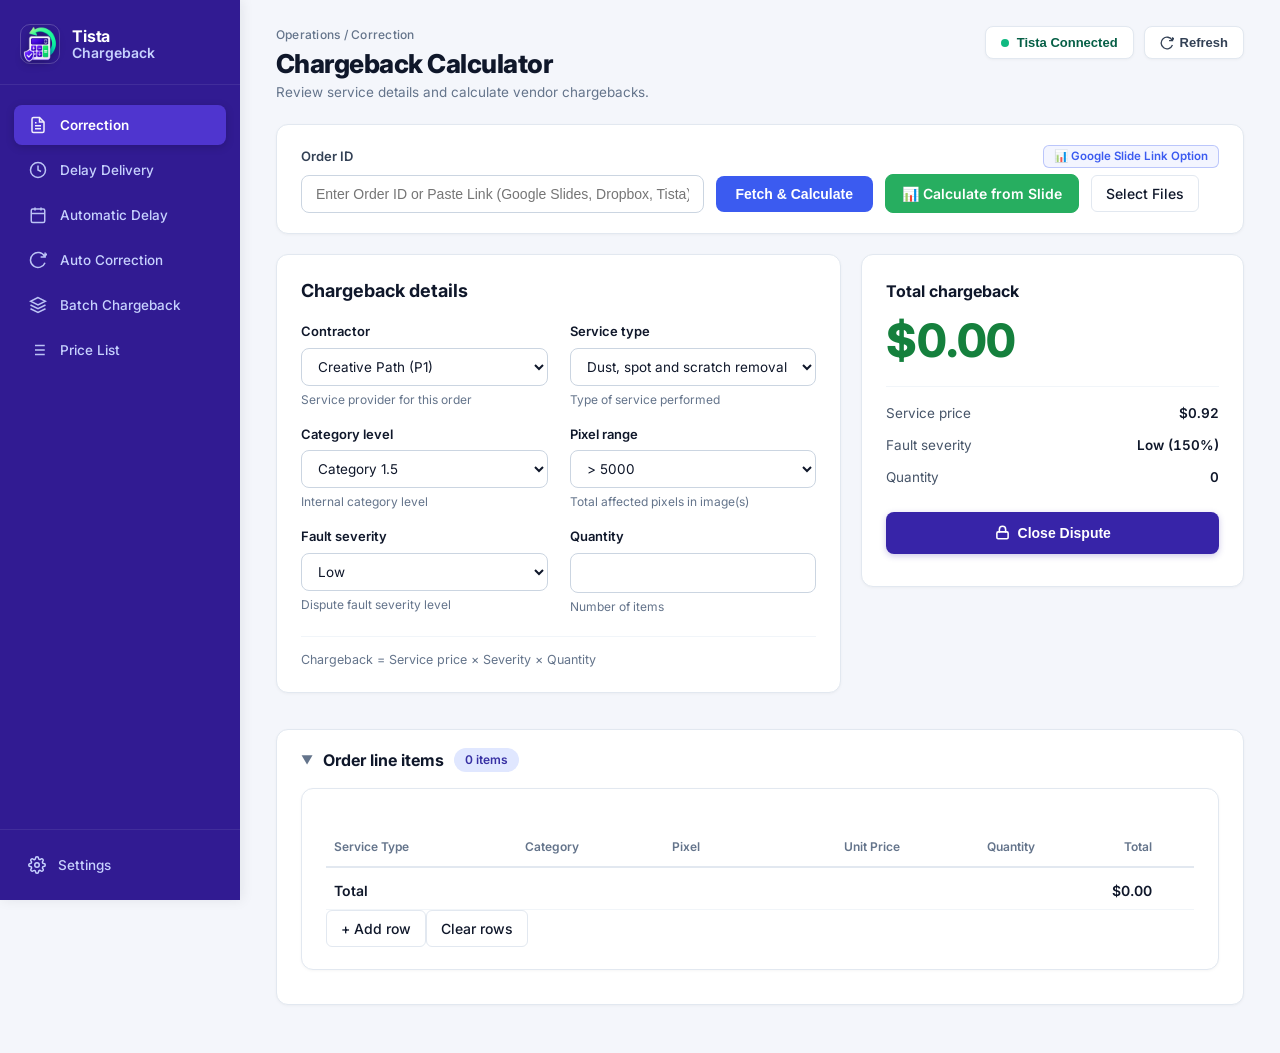
==== Chargeback Calculator.html @ 759b8785 "One-step instant slide import with Category 1 defaults, Delay auto-severity and per-service category" ====
<!doctype html><html><head><meta charset=utf8><meta name=viewport content="width=device-width,initial-scale=1,viewport-fit=cover">
<style>
:root {
  --sidebar-bg: #311b92;
  --sidebar-active: #4f35cf;
  --sidebar-hover: rgba(255, 255, 255, 0.09);
  --sidebar-text: #c7d2fe;
  --sidebar-text-active: #ffffff;
  
  --bg: #f4f6fb;
  --surface: #ffffff;
  --ink: #0f172a;
  --ink-secondary: #334155;
  --muted: #64748b;
  --line: #e2e8f0;
  --line-light: #f1f5f9;
  --soft: #f8fafc;
  
  --accent: #3b5bf0;
  --accent-ink: #ffffff;
  --accent-purple: #3724a8;
  --accent-purple-hover: #2e1a96;
  
  --amount-green: #15803d;
  --ok: #10b981;
  --ok-soft: #ecfdf5;
  --ok-border: #a7f3d0;
  --danger: #ef4444;
  --danger-soft: #fef2f2;

  --font-sans: 'Inter', system-ui, -apple-system, BlinkMacSystemFont, "Segoe UI", Roboto, sans-serif;
  --font-mono: 'JetBrains Mono', ui-monospace, SFMono-Regular, Menlo, Monaco, Consolas, monospace;
}

* { box-sizing: border-box; }
html, body { margin: 0; padding: 0; background: var(--bg); color: var(--ink); font-family: var(--font-sans); font-size: 14px; line-height: 1.5; min-height: 100vh; }

/* Main App Shell Layout */
.app-layout {
  display: flex;
  min-height: 100vh;
}

/* Left Sidebar */
.app-sidebar {
  width: 240px;
  min-width: 240px;
  background: var(--sidebar-bg);
  color: #fff;
  display: flex;
  flex-direction: column;
  justify-content: space-between;
  position: sticky;
  top: 0;
  height: 100vh;
  z-index: 100;
  box-shadow: 2px 0 12px rgba(15, 23, 42, 0.08);
}

.sidebar-brand {
  display: flex;
  align-items: center;
  gap: 12px;
  padding: 24px 20px 20px;
  border-bottom: 1px solid rgba(255, 255, 255, 0.08);
}

.sidebar-brand-icon {
  width: 40px;
  height: 40px;
  background: rgba(255, 255, 255, 0.12);
  border: 1px solid rgba(255, 255, 255, 0.2);
  border-radius: 10px;
  display: flex;
  align-items: center;
  justify-content: center;
  color: #ffffff;
}

.sidebar-brand-text {
  display: flex;
  flex-direction: column;
}

.brand-line-1 {
  font-size: 16px;
  font-weight: 700;
  letter-spacing: -0.01em;
  color: #ffffff;
  line-height: 1.15;
}

.brand-line-2 {
  font-size: 14px;
  font-weight: 600;
  color: var(--sidebar-text);
  line-height: 1.15;
}

.sidebar-nav {
  display: flex;
  flex-direction: column;
  gap: 5px;
  padding: 20px 14px;
  flex: 1;
  overflow-y: auto;
}

.sidebar-nav-item {
  display: flex;
  align-items: center;
  gap: 12px;
  padding: 11px 14px;
  background: transparent;
  border: none;
  border-radius: 8px;
  color: var(--sidebar-text);
  font-family: inherit;
  font-size: 13.5px;
  font-weight: 500;
  cursor: pointer;
  text-align: left;
  transition: all 0.15s ease;
  width: 100%;
}

.sidebar-nav-item:hover {
  background: var(--sidebar-hover);
  color: #ffffff;
}

.sidebar-nav-item[aria-selected="true"] {
  background: var(--sidebar-active);
  color: #ffffff;
  font-weight: 600;
  box-shadow: 0 2px 8px rgba(0, 0, 0, 0.18);
}

.sidebar-nav-item .nav-icon {
  display: inline-flex;
  align-items: center;
  justify-content: center;
  width: 20px;
  opacity: 0.92;
}

.sidebar-footer {
  padding: 16px 14px;
  border-top: 1px solid rgba(255, 255, 255, 0.08);
}

.sidebar-settings-btn {
  width: 100%;
  display: flex;
  align-items: center;
  gap: 12px;
  padding: 10px 14px;
  background: transparent;
  border: none;
  border-radius: 8px;
  color: var(--sidebar-text);
  font-family: inherit;
  font-size: 13.5px;
  font-weight: 500;
  cursor: pointer;
  transition: all 0.15s ease;
}

.sidebar-settings-btn:hover {
  background: var(--sidebar-hover);
  color: #ffffff;
}

/* Main Content Area */
.app-main {
  flex: 1;
  min-width: 0;
  padding: 26px 36px 48px;
  background: var(--bg);
  overflow-y: auto;
}

.main-header {
  display: flex;
  align-items: flex-start;
  justify-content: space-between;
  gap: 16px;
  margin-bottom: 22px;
  flex-wrap: wrap;
}

.breadcrumbs {
  font-size: 12px;
  color: var(--muted);
  font-weight: 500;
  margin-bottom: 4px;
  letter-spacing: 0.02em;
}

.header-title {
  font-size: 26px;
  font-weight: 800;
  color: var(--ink);
  margin: 0;
  letter-spacing: -0.02em;
  line-height: 1.2;
}

.header-sub {
  font-size: 13.5px;
  color: var(--muted);
  margin: 4px 0 0;
  line-height: 1.4;
}

.header-actions {
  display: flex;
  align-items: center;
  gap: 10px;
}

.btn-tista-status {
  display: inline-flex;
  align-items: center;
  gap: 8px;
  background: #ffffff;
  border: 1px solid var(--line);
  border-radius: 8px;
  padding: 8px 15px;
  font-size: 13px;
  font-weight: 600;
  color: #065f46;
  cursor: pointer;
  box-shadow: 0 1px 3px rgba(0,0,0,0.04);
  transition: all 0.15s ease;
}

.btn-tista-status:hover {
  border-color: #cbd5e1;
  background: #fafbfc;
}

.status-dot {
  width: 8px;
  height: 8px;
  border-radius: 50%;
  background: var(--ok);
}

.btn-refresh {
  display: inline-flex;
  align-items: center;
  gap: 6px;
  background: #ffffff;
  border: 1px solid var(--line);
  border-radius: 8px;
  padding: 8px 15px;
  font-size: 13px;
  font-weight: 600;
  color: var(--ink-secondary);
  cursor: pointer;
  box-shadow: 0 1px 3px rgba(0,0,0,0.04);
  transition: all 0.15s ease;
}

.btn-refresh:hover {
  background: #f8fafc;
  border-color: #cbd5e1;
  color: var(--ink);
}

/* Card & Layout Styles */
.card {
  background: var(--surface);
  border: 1px solid var(--line);
  border-radius: 12px;
  padding: 22px 24px;
  box-shadow: 0 1px 3px rgba(0, 0, 0, 0.04);
  margin-bottom: 16px;
  min-width: 0;
}

.top {
  display: grid;
  grid-template-columns: minmax(0, 1.7fr) minmax(0, 1.15fr);
  gap: 20px;
  align-items: start;
}

@media (max-width: 960px) {
  .top {
    grid-template-columns: 1fr;
  }
}

/* Order ID Search Bar */
.order-search-card {
  background: var(--surface);
  border: 1px solid var(--line);
  border-radius: 12px;
  padding: 20px 24px;
  margin-bottom: 20px;
  box-shadow: 0 1px 3px rgba(0, 0, 0, 0.04);
}

.field-label {
  font-size: 13px;
  font-weight: 600;
  color: var(--ink-secondary);
  display: block;
  margin-bottom: 8px;
}

.order-search-row {
  display: flex;
  align-items: center;
  gap: 12px;
  flex-wrap: wrap;
}

.input-order {
  flex: 1;
  min-width: 240px;
  padding: 10px 14px;
  border: 1px solid #cbd5e1;
  border-radius: 8px;
  font-size: 14px;
  color: var(--ink);
  background: #ffffff;
  outline: none;
  transition: border-color .15s, box-shadow .15s;
}

.input-order:focus {
  border-color: var(--accent);
  box-shadow: 0 0 0 3px rgba(59, 91, 240, 0.14);
}

.btn-primary-action {
  background: var(--accent);
  color: #ffffff;
  border: none;
  padding: 10px 20px;
  border-radius: 8px;
  font-weight: 600;
  font-size: 14px;
  cursor: pointer;
  display: inline-flex;
  align-items: center;
  gap: 7px;
  transition: background 0.15s ease;
  white-space: nowrap;
}

.btn-primary-action:hover {
  background: #2d4bd8;
}

/* 2-Column Form Fields */
.form-grid-2 {
  display: grid;
  grid-template-columns: 1fr 1fr;
  gap: 16px 22px;
}

@media (max-width: 640px) {
  .form-grid-2 {
    grid-template-columns: 1fr;
  }
}

.field-group {
  display: flex;
  flex-direction: column;
}

.field-group label {
  font-size: 13px;
  font-weight: 600;
  color: var(--ink);
  margin-bottom: 6px;
}

.field-group select, .field-group input {
  font: inherit;
  width: 100%;
  padding: 9px 12px;
  border: 1px solid #cbd5e1;
  border-radius: 8px;
  background: #ffffff;
  color: var(--ink);
  font-size: 13.5px;
  outline: none;
  transition: border-color 0.15s, box-shadow 0.15s;
}

.field-group select:focus, .field-group input:focus {
  border-color: var(--accent);
  box-shadow: 0 0 0 3px rgba(59, 91, 240, 0.12);
}

.field-helper {
  font-size: 12px;
  color: var(--muted);
  margin-top: 5px;
}

.formula-hint {
  font-size: 12.5px;
  color: var(--muted);
  margin-top: 20px;
  padding-top: 14px;
  border-top: 1px solid var(--line-light);
}

/* Total Chargeback Result Card */
.total-cb-card {
  background: var(--surface);
  border: 1px solid var(--line);
  border-radius: 12px;
  padding: 24px;
  box-shadow: 0 1px 3px rgba(0, 0, 0, 0.04);
  position: relative;
  overflow: hidden;
}

.total-cb-label {
  font-size: 16px;
  font-weight: 700;
  color: var(--ink);
  margin-bottom: 8px;
}

.total-cb-amount {
  font-size: 46px;
  font-weight: 800;
  color: var(--amount-green);
  line-height: 1.1;
  letter-spacing: -0.02em;
  margin: 12px 0 20px;
  font-variant-numeric: tabular-nums;
}

.summary-steps-box {
  display: flex;
  flex-direction: column;
  gap: 12px;
  border-top: 1px solid var(--line-light);
  padding-top: 16px;
  margin-bottom: 24px;
  font-size: 13.5px;
}

.summary-row {
  display: flex;
  justify-content: space-between;
  align-items: center;
  color: #475569;
}

.summary-row strong {
  color: var(--ink);
  font-weight: 600;
  font-variant-numeric: tabular-nums;
}

.btn-close-dispute {
  width: 100%;
  padding: 13px 18px;
  font-size: 14px;
  font-weight: 600;
  background: var(--accent-purple);
  color: #ffffff;
  border: none;
  border-radius: 8px;
  cursor: pointer;
  display: flex;
  align-items: center;
  justify-content: center;
  gap: 8px;
  box-shadow: 0 2px 6px rgba(55, 36, 168, 0.25);
  transition: background 0.15s ease;
}

.btn-close-dispute:hover {
  background: var(--accent-purple-hover);
}

/* Accordion Order Line Items */
.order-items-accordion {
  margin-top: 20px;
  background: var(--surface);
  border: 1px solid var(--line);
  border-radius: 12px;
  padding: 18px 24px;
  box-shadow: 0 1px 3px rgba(0, 0, 0, 0.04);
}

.order-items-summary {
  cursor: pointer;
  list-style: none;
  outline: none;
  display: flex;
  align-items: center;
  justify-content: space-between;
  user-select: none;
}

.order-items-summary::-webkit-details-marker {
  display: none;
}

.order-items-title-group {
  display: flex;
  align-items: center;
  gap: 10px;
}

.order-items-title-group .arrow {
  font-size: 12px;
  color: var(--muted);
  transition: transform 0.2s ease;
}

.order-items-accordion[open] .arrow {
  transform: rotate(0deg);
}

.order-items-accordion:not([open]) .arrow {
  transform: rotate(-90deg);
}

.badge-item-pill {
  background: #e0e7ff;
  color: #3730a3;
  font-size: 12px;
  font-weight: 600;
  padding: 3px 11px;
  border-radius: 12px;
}

/* Table Styles */
.tbl {
  overflow-x: auto;
}

table {
  border-collapse: collapse;
  width: 100%;
  min-width: 640px;
}

th {
  font-size: 12px;
  text-transform: capitalize;
  color: var(--muted);
  text-align: left;
  font-weight: 600;
  padding: 10px 8px;
  border-bottom: 1px solid var(--line);
}

td {
  padding: 8px 8px;
  vertical-align: middle;
  border-bottom: 1px solid var(--line-light);
}

td.n, th.n { text-align: right; }

.ro {
  background: var(--soft);
  font-family: var(--font-mono);
  padding: 7px 10px;
  border-radius: 6px;
  border: 1px solid var(--line);
  font-size: 13px;
}

td .ro { text-align: right; min-height: 34px; }

tfoot td {
  border-top: 2px solid var(--line);
  font-weight: 600;
  padding-top: 12px;
}

.btn {
  font: inherit;
  font-weight: 500;
  border: 1px solid var(--line);
  background: var(--surface);
  color: var(--ink);
  padding: 7px 14px;
  border-radius: 6px;
  cursor: pointer;
  transition: all .15s ease;
}

.btn:hover {
  background: #f8fafc;
  border-color: #cbd5e1;
}

.btn.pri {
  background: var(--accent);
  color: #ffffff;
  border-color: var(--accent);
}

.btn.pri:hover {
  background: #2d4bd8;
}

.btn.x {
  padding: 4px 8px;
  color: var(--danger);
  border-color: transparent;
  background: transparent;
  font-size: 15px;
}

.btn.x:hover {
  background: var(--danger-soft);
  border-color: var(--danger-soft);
}

.badge-reason {
  display: inline-block;
  padding: 3px 9px;
  border-radius: 6px;
  font-weight: 600;
  font-size: 11px;
  text-transform: uppercase;
  letter-spacing: 0.04em;
}

.badge-reason.Correction { background: #e0f2fe; color: #0284c7; }
.badge-reason.Delay { background: #fef3c7; color: #b45309; }
.badge-reason.Quality { background: #f3e8ff; color: #7e22ce; }

.badge-min {
  background: var(--ok-soft);
  color: var(--ok);
  font-size: 11px;
  font-weight: 600;
  padding: 2px 6px;
  border-radius: 4px;
  margin-left: 4px;
  white-space: nowrap;
}

.kpi-row {
  display: grid;
  grid-template-columns: repeat(auto-fit, minmax(190px, 1fr));
  gap: 14px;
  margin-bottom: 20px;
}

.kpi-card {
  background: var(--surface);
  border: 1px solid var(--line);
  border-radius: 10px;
  padding: 16px;
  text-align: center;
}

.kpi-val {
  font-size: 28px;
  font-weight: 800;
  color: var(--amount-green);
  line-height: 1.1;
}

.kpi-lbl {
  font-size: 11.5px;
  color: var(--muted);
  margin-top: 6px;
  text-transform: uppercase;
  letter-spacing: 0.05em;
  font-weight: 600;
}

.contractor-pill {
  display: inline-flex;
  align-items: center;
  gap: 6px;
  padding: 5px 12px;
  background: var(--soft);
  border: 1px solid var(--line);
  border-radius: 16px;
  font-size: 12px;
  font-weight: 500;
  margin: 3px 5px 3px 0;
}

.contractor-pill strong { color: var(--amount-green); }

/* Global Progress & Loaders */
#global-top-progress {
  position: fixed;
  top: 0;
  left: 0;
  right: 0;
  height: 6px;
  background: linear-gradient(90deg, var(--accent), #2ecc71, #00d2d3, var(--accent));
  background-size: 200% 100%;
  animation: moveBar 1.2s linear infinite;
  z-index: 100000;
  box-shadow: 0 1px 8px rgba(46, 204, 113, 0.45);
  display: none;
}

.btn-spinner {
  display: inline-block;
  width: 11px;
  height: 11px;
  border: 2px solid rgba(255, 255, 255, 0.4);
  border-top-color: #ffffff;
  border-radius: 50%;
  animation: spin 0.75s linear infinite;
  vertical-align: middle;
  margin-right: 4px;
}

@keyframes moveBar {
  0% { background-position: 100% 0 }
  100% { background-position: -100% 0 }
}

#global-loader-overlay {
  position: fixed;
  inset: 0;
  background: rgba(15, 23, 42, 0.7);
  backdrop-filter: blur(5px);
  -webkit-backdrop-filter: blur(5px);
  z-index: 99999;
  display: none;
  align-items: center;
  justify-content: center;
  transition: opacity .2s ease;
}

.loader-box {
  background: var(--surface);
  border: 1px solid var(--line);
  box-shadow: 0 20px 45px rgba(0, 0, 0, 0.25);
  border-radius: 14px;
  padding: 30px 40px;
  text-align: center;
  max-width: 440px;
  width: 90%;
}

.loader-spinner {
  width: 46px;
  height: 46px;
  margin: 0 auto 16px;
  border: 4px solid var(--soft);
  border-top: 4px solid var(--accent);
  border-right: 4px solid var(--accent);
  border-radius: 50%;
  animation: spin .75s linear infinite;
}

@keyframes spin { 0% { transform: rotate(0deg); } 100% { transform: rotate(360deg); } }

.loader-title {
  font-size: 17px;
  font-weight: 700;
  color: var(--ink);
  margin-bottom: 8px;
}

.loader-sub {
  font-size: 13px;
  color: var(--muted);
  line-height: 1.45;
  margin-bottom: 16px;
}

.loader-cancel-btn {
  background: var(--soft);
  border: 1px solid var(--line);
  color: var(--muted);
  padding: 6px 16px;
  border-radius: 6px;
  font-size: 12.5px;
  cursor: pointer;
}

.result-card-loader {
  position: absolute;
  inset: 0;
  background: rgba(255, 255, 255, 0.94);
  backdrop-filter: blur(3px);
  color: var(--ink);
  z-index: 25;
  display: flex;
  flex-direction: column;
  align-items: center;
  justify-content: center;
  padding: 20px;
  text-align: center;
  border-radius: inherit;
}

.result-card-spinner {
  width: 40px;
  height: 40px;
  border: 3.5px solid #e2e8f0;
  border-top-color: var(--accent);
  border-right-color: var(--accent);
  border-radius: 50%;
  animation: spin .75s linear infinite;
  margin-bottom: 12px;
}

.result-card-title {
  font-size: 15px;
  font-weight: 700;
  margin-bottom: 4px;
  color: var(--ink);
}

.result-card-sub {
  font-size: 12.5px;
  color: var(--muted);
  line-height: 1.4;
  max-width: 260px;
  margin-bottom: 14px;
}

.result-card-dismiss {
  background: #f1f5f9;
  border: 1px solid #cbd5e1;
  color: var(--muted);
  font-size: 11.5px;
  padding: 4px 14px;
  border-radius: 12px;
  cursor: pointer;
  font-weight: 600;
}

.btn-spinner {
  display: inline-block;
  width: 13px;
  height: 13px;
  border: 2px solid rgba(255, 255, 255, 0.35);
  border-top-color: #ffffff;
  border-radius: 50%;
  animation: spin .7s linear infinite;
  vertical-align: middle;
  margin-right: 6px;
}

/* Responsive adjustments */
@media (max-width: 860px) {
  .app-layout { flex-direction: column; }
  .app-sidebar { width: 100%; height: auto; position: static; }
  .sidebar-nav { flex-direction: row; overflow-x: auto; padding: 10px 14px; }
  .sidebar-footer { display: none; }
  .app-main { padding: 16px; }
}

/* Custom Date Range Picker Matching User Mockup */
.date-range-box {
  display: flex;
  align-items: center;
  gap: 10px;
  background: #ffffff;
  border: 1.5px solid #48b0a7;
  border-radius: 6px;
  padding: 8px 14px;
  font-size: 13.5px;
  font-weight: 500;
  color: #0f172a;
  cursor: pointer;
  min-width: 220px;
  user-select: none;
  box-shadow: 0 0 0 2px rgba(72, 176, 167, 0.14);
  transition: all .15s ease;
}

.date-range-box:hover {
  border-color: #38a39a;
  box-shadow: 0 0 0 3px rgba(72, 176, 167, 0.22);
}

.cal-icon-svg {
  color: #48b0a7;
  display: flex;
  align-items: center;
}

.date-range-text {
  font-family: inherit;
  font-weight: 600;
  letter-spacing: -0.01em;
}

.batch-filter-grid {
  display: grid;
  grid-template-columns: repeat(5, minmax(0, 1fr));
  gap: 12px;
  align-items: flex-end;
  margin-top: 14px;
}

@media (max-width: 1050px) {
  .batch-filter-grid {
    grid-template-columns: repeat(auto-fit, minmax(180px, 1fr));
  }
}

.batch-filter-item {
  display: flex;
  flex-direction: column;
  margin: 0;
}

.batch-filter-item label {
  display: block;
  margin-bottom: 6px;
  font-size: 12.5px;
  font-weight: 600;
  color: var(--ink-secondary);
}

.batch-filter-input,
.batch-filter-select {
  font: inherit;
  width: 100%;
  height: 40px;
  padding: 8px 12px;
  border: 1px solid #cbd5e1;
  border-radius: 8px;
  background: #ffffff;
  color: var(--ink);
  font-size: 13.5px;
  outline: none;
  box-sizing: border-box;
  transition: border-color 0.15s, box-shadow 0.15s;
}

.batch-filter-input:focus,
.batch-filter-select:focus {
  border-color: var(--accent);
  box-shadow: 0 0 0 3px rgba(59, 91, 240, 0.12);
}

.calendar-dropdown-card {
  position: absolute;
  top: calc(100% + 8px);
  left: 0;
  z-index: 1000;
  background: #ffffff;
  border-radius: 12px;
  border: 1px solid #e2e8f0;
  box-shadow: 0 12px 32px rgba(15, 23, 42, 0.14), 0 2px 6px rgba(0, 0, 0, 0.04);
  padding: 16px 18px;
  width: 320px;
  font-family: inherit;
  animation: fadeInCal .15s ease-out;
}

@keyframes fadeInCal {
  from { opacity: 0; transform: translateY(-4px); }
  to { opacity: 1; transform: translateY(0); }
}

.cal-header {
  display: flex;
  align-items: center;
  justify-content: space-between;
  margin-bottom: 14px;
}

.cal-btn-nav {
  background: #ffffff;
  border: 1px solid #e2e8f0;
  border-radius: 6px;
  width: 32px;
  height: 32px;
  display: flex;
  align-items: center;
  justify-content: center;
  cursor: pointer;
  color: #64748b;
  font-size: 14px;
  font-weight: 600;
  transition: all .15s;
}

.cal-btn-nav:hover {
  background: #f8fafc;
  border-color: #cbd5e1;
  color: #0f172a;
}

.cal-selects-row {
  display: flex;
  align-items: center;
  gap: 8px;
}

.cal-dropdown-month, .cal-dropdown-year {
  padding: 6px 12px;
  border: 1px solid #e2e8f0;
  border-radius: 6px;
  background: #ffffff;
  font-size: 13.5px;
  font-weight: 600;
  color: #0f172a;
  cursor: pointer;
  outline: none;
}

.cal-weekdays {
  display: grid;
  grid-template-columns: repeat(7, 1fr);
  text-align: center;
  font-size: 12px;
  font-weight: 600;
  color: #7b93a8;
  margin-bottom: 8px;
}

.cal-days-grid {
  display: grid;
  grid-template-columns: repeat(7, 1fr);
  row-gap: 2px;
}

.cal-day-cell {
  height: 34px;
  display: flex;
  align-items: center;
  justify-content: center;
  font-size: 13.5px;
  font-weight: 500;
  color: #334155;
  cursor: pointer;
  user-select: none;
  transition: background .1s;
  position: relative;
}

.cal-day-cell:hover:not(.in-range):not(.other-month) {
  background: #f1f5f9;
  border-radius: 6px;
}

.cal-day-cell.other-month {
  color: #cbd5e1;
  cursor: default;
}

/* In Range Continuous Teal Pill */
.cal-day-cell.in-range {
  background: #4fa89f !important;
  color: #ffffff !important;
  font-weight: 700;
  border-radius: 0;
}

.cal-day-cell.range-start {
  border-top-left-radius: 14px !important;
  border-bottom-left-radius: 14px !important;
}

.cal-day-cell.range-end {
  border-top-right-radius: 14px !important;
  border-bottom-right-radius: 14px !important;
}

.cal-day-cell.range-start.range-end {
  border-radius: 14px !important;
}

.cal-day-cell.col-start {
  border-top-left-radius: 14px !important;
  border-bottom-left-radius: 14px !important;
}

.cal-day-cell.col-end {
  border-top-right-radius: 14px !important;
  border-bottom-right-radius: 14px !important;
}

.cal-footer-actions {
  display: flex;
  gap: 6px;
  flex-wrap: wrap;
  margin-top: 14px;
  padding-top: 12px;
  border-top: 1px solid #f1f5f9;
  justify-content: space-between;
}

.cal-preset-pill {
  padding: 4px 9px;
  font-size: 11.5px;
  font-weight: 600;
  border: 1px solid #e2e8f0;
  background: #f8fafc;
  border-radius: 6px;
  cursor: pointer;
  color: #475569;
  transition: all .15s;
}

.cal-preset-pill:hover {
  background: #ffffff;
  border-color: #cbd5e1;
  color: #0f172a;
}

.cal-preset-pill.clear {
  color: var(--danger);
}

</style>
<title>Chargeback Calculator</title>
<link rel="icon" type="image/png" href="[data-uri]">
<link rel="apple-touch-icon" href="[data-uri]">
<link rel="shortcut icon" href="[data-uri]">
<meta name="claude:viewport-fit-sides" content="cover">
<link rel="stylesheet" href="https://fonts.googleapis.com/css2?family=Inter:wght@400;500;600&family=Space+Grotesk:wght@500;700&family=JetBrains+Mono:wght@400;500&display=swap">
</head><body>

<div id="global-top-progress"></div>
<div id="global-loader-overlay">
  <div class="loader-box">
    <div class="loader-spinner"></div>
    <div id="loader-title" class="loader-title">Loading...</div>
    <div id="loader-sub" class="loader-sub">Please wait while communicating with Tista...</div>
    <button type="button" class="loader-cancel-btn" onclick="hideLoading()">Dismiss</button>
  </div>
</div>

<div class="app-layout">
  <!-- Left Sidebar -->
  <aside class="app-sidebar" id="app-sidebar">
    <div class="sidebar-brand">
      <div class="sidebar-brand-icon" style="background:transparent;display:flex;align-items:center;justify-content:center;padding:0;">
        <img src="[data-uri]" alt="Tista Chargeback Logo" style="width:36px;height:36px;object-fit:contain;filter:drop-shadow(0 2px 5px rgba(0,0,0,0.3));">
      </div>
      <div class="sidebar-brand-text">
        <div class="brand-line-1">Tista</div>
        <div class="brand-line-2">Chargeback</div>
      </div>
    </div>

    <nav class="sidebar-nav" id="tabs" role="tablist">
      <button role="tab" data-tab="cor" aria-selected="true" class="sidebar-nav-item">
        <span class="nav-icon">
          <svg width="18" height="18" viewBox="0 0 24 24" fill="none" stroke="currentColor" stroke-width="2"><path d="M14 2H6a2 2 0 0 0-2 2v16a2 2 0 0 0 2 2h12a2 2 0 0 0 2-2V8z"></path><polyline points="14 2 14 8 20 8"></polyline><line x1="16" y1="13" x2="8" y2="13"></line><line x1="16" y1="17" x2="8" y2="17"></line><polyline points="10 9 9 9 8 9"></polyline></svg>
        </span>
        <span class="nav-label">Correction</span>
      </button>
      <button role="tab" data-tab="del" aria-selected="false" class="sidebar-nav-item">
        <span class="nav-icon">
          <svg width="18" height="18" viewBox="0 0 24 24" fill="none" stroke="currentColor" stroke-width="2"><circle cx="12" cy="12" r="10"></circle><polyline points="12 6 12 12 16 14"></polyline></svg>
        </span>
        <span class="nav-label">Delay Delivery</span>
      </button>
      <button role="tab" data-tab="auto" aria-selected="false" class="sidebar-nav-item">
        <span class="nav-icon">
          <svg width="18" height="18" viewBox="0 0 24 24" fill="none" stroke="currentColor" stroke-width="2"><rect x="3" y="4" width="18" height="18" rx="2" ry="2"></rect><line x1="16" y1="2" x2="16" y2="6"></line><line x1="8" y1="2" x2="8" y2="6"></line><line x1="3" y1="10" x2="21" y2="10"></line></svg>
        </span>
        <span class="nav-label">Automatic Delay</span>
      </button>
      <button role="tab" data-tab="autocor" aria-selected="false" class="sidebar-nav-item">
        <span class="nav-icon">
          <svg width="18" height="18" viewBox="0 0 24 24" fill="none" stroke="currentColor" stroke-width="2"><path d="M21.5 2v6h-6M21.34 15.57a10 10 0 1 1-.57-8.38l5.67-5.67"/></svg>
        </span>
        <span class="nav-label">Auto Correction</span>
      </button>
      <button role="tab" data-tab="batch" aria-selected="false" class="sidebar-nav-item">
        <span class="nav-icon">
          <svg width="18" height="18" viewBox="0 0 24 24" fill="none" stroke="currentColor" stroke-width="2"><polygon points="12 2 2 7 12 12 22 7 12 2"></polygon><polyline points="2 17 12 22 22 17"></polyline><polyline points="2 12 12 17 22 12"></polyline></svg>
        </span>
        <span class="nav-label">Batch Chargeback</span>
      </button>
      <button role="tab" data-tab="cfg" aria-selected="false" class="sidebar-nav-item">
        <span class="nav-icon">
          <svg width="18" height="18" viewBox="0 0 24 24" fill="none" stroke="currentColor" stroke-width="2"><line x1="8" y1="6" x2="21" y2="6"></line><line x1="8" y1="12" x2="21" y2="12"></line><line x1="8" y1="18" x2="21" y2="18"></line><line x1="3" y1="6" x2="3.01" y2="6"></line><line x1="3" y1="12" x2="3.01" y2="12"></line><line x1="3" y1="18" x2="3.01" y2="18"></line></svg>
        </span>
        <span class="nav-label">Price List</span>
      </button>
    </nav>

    <div class="sidebar-footer">
      <button type="button" class="sidebar-settings-btn" id="btn-open-settings" onclick="openSettingsModal()">
        <svg width="18" height="18" viewBox="0 0 24 24" fill="none" stroke="currentColor" stroke-width="2"><circle cx="12" cy="12" r="3"></circle><path d="M19.4 15a1.65 1.65 0 0 0 .33 1.82l.06.06a2 2 0 0 1 0 2.83 2 2 0 0 1-2.83 0l-.06-.06a1.65 1.65 0 0 0-1.82-.33 1.65 1.65 0 0 0-1 1.51V21a2 2 0 0 1-2 2 2 2 0 0 1-2-2v-.09A1.65 1.65 0 0 0 9 19.4a1.65 1.65 0 0 0-1.82.33l-.06.06a2 2 0 0 1-2.83 0 2 2 0 0 1 0-2.83l.06-.06a1.65 1.65 0 0 0 .33-1.82 1.65 1.65 0 0 0-1.51-1H3a2 2 0 0 1-2-2 2 2 0 0 1 2-2h.09A1.65 1.65 0 0 0 4.6 9a1.65 1.65 0 0 0-.33-1.82l-.06-.06a2 2 0 0 1 0-2.83 2 2 0 0 1 2.83 0l.06.06a1.65 1.65 0 0 0 1.82.33H9a1.65 1.65 0 0 0 1-1.51V3a2 2 0 0 1 2-2 2 2 0 0 1 2 2v.09a1.65 1.65 0 0 0 1 1.51 1.65 1.65 0 0 0 1.82-.33l.06-.06a2 2 0 0 1 2.83 0 2 2 0 0 1 0 2.83l-.06.06a1.65 1.65 0 0 0-.33 1.82V9a1.65 1.65 0 0 0 1.51 1H21a2 2 0 0 1 2 2 2 2 0 0 1-2 2h-.09a1.65 1.65 0 0 0-1.51 1z"></path></svg>
        <span>Settings</span>
      </button>
    </div>
  </aside>

  <!-- Main Content View -->
  <div class="app-main">
    <header class="main-header">
      <div class="header-left">
        <div class="breadcrumbs">Operations / <span id="breadcrumb-tab-name">Correction</span></div>
        <h1 class="header-title" id="header-main-title">Chargeback Calculator</h1>
        <p class="header-sub" id="header-main-sub">Review service details and calculate vendor chargebacks.</p>
      </div>
      <div class="header-actions">
        <button id="btn-tista-login" type="button" class="btn-tista-status" title="Tista Connection Status">
          <span id="tista-status-dot" class="status-dot"></span>
          <span id="tista-status-text">Tista Connected</span>
        </button>
        <button id="btn-global-refresh" type="button" class="btn-refresh" title="Reset all data and clear calculation history">
          <svg width="14" height="14" viewBox="0 0 24 24" fill="none" stroke="currentColor" stroke-width="2.2"><path d="M21.5 2v6h-6M21.34 15.57a10 10 0 1 1-.57-8.38l5.67-5.67"/></svg>
          <span>Refresh</span>
        </button>
      </div>
    </header>

    <main id="pane" class="main-pane"></main>
  </div>
</div>

<!-- Settings Modal -->
<div id="settings-modal" style="display:none;position:fixed;inset:0;background:rgba(15,23,42,0.6);backdrop-filter:blur(4px);z-index:99999;align-items:center;justify-content:center;">
  <div style="background:#ffffff;border:1px solid #e2e8f0;border-radius:14px;width:90%;max-width:480px;padding:24px;box-shadow:0 20px 40px rgba(0,0,0,0.15);color:#0f172a;font-family:system-ui,-apple-system,sans-serif;">
    <div style="display:flex;justify-content:space-between;align-items:center;margin-bottom:16px;">
      <h3 style="margin:0;font-size:18px;font-weight:700;display:flex;align-items:center;gap:8px;">⚙ Settings & Configuration</h3>
      <button type="button" onclick="$('settings-modal').style.display='none'" style="background:transparent;border:none;color:#64748b;font-size:22px;cursor:pointer;line-height:1;">&times;</button>
    </div>
    <div style="font-size:13px;color:#64748b;margin-bottom:16px;">
      Manage backend server endpoint, cookies, and account authentication status.
    </div>
    <div style="margin-bottom:16px;">
      <label style="font-size:12px;font-weight:600;color:#334155;display:block;margin-bottom:6px;">API Server Endpoint</label>
      <input id="settings-api-endpoint" type="text" style="width:100%;box-sizing:border-box;padding:8px 12px;border:1px solid #cbd5e1;border-radius:6px;font-size:13px;" value="">
      <div style="font-size:11px;color:#94a3b8;margin-top:4px;">Default: Render Cloud or Local Server (8765)</div>
    </div>
    <div style="margin-bottom:20px;padding:12px;background:#f8fafc;border:1px solid #e2e8f0;border-radius:8px;">
      <div style="font-size:12px;font-weight:600;color:#334155;margin-bottom:4px;">Tista Account Status</div>
      <div id="settings-account-status" style="font-size:13px;color:#059669;font-weight:600;">Checking...</div>
    </div>
    <div style="display:flex;justify-content:flex-end;gap:10px;">
      <button type="button" onclick="triggerTistaLogin(); $('settings-modal').style.display='none';" style="padding:9px 14px;border:1px solid #cbd5e1;background:#fff;border-radius:6px;font-size:13px;font-weight:600;cursor:pointer;">
        🔑 Switch Account
      </button>
      <button type="button" onclick="saveSettingsModal()" style="padding:9px 16px;border:none;background:#3b5bf0;color:#fff;border-radius:6px;font-size:13px;font-weight:600;cursor:pointer;">
        Save Changes
      </button>
    </div>
  </div>
</div>


<!-- Tista Individual User Login Modal -->
<div id="tista-login-modal" style="display:none;position:fixed;inset:0;background:rgba(0,0,0,0.7);backdrop-filter:blur(4px);z-index:99999;align-items:center;justify-content:center;">
  <div style="background:#161b22;border:1px solid #30363d;border-radius:12px;width:90%;max-width:420px;padding:24px;box-shadow:0 12px 36px rgba(0,0,0,0.6);color:#f0f6fc;font-family:system-ui,-apple-system,sans-serif;">
    <div style="display:flex;justify-content:space-between;align-items:center;margin-bottom:14px;">
      <h3 style="margin:0;font-size:18px;display:flex;align-items:center;gap:8px;">🔑 Tista Account Login</h3>
      <button type="button" onclick="$('tista-login-modal').style.display='none'" style="background:transparent;border:none;color:#8b949e;font-size:22px;cursor:pointer;line-height:1;">&times;</button>
    </div>
    <p style="font-size:13px;color:#8b949e;margin:0 0 16px;line-height:1.5;">Sign in with your official Tista email and password. Only registered Tista accounts can access data.</p>
    <form id="tista-login-form" onsubmit="event.preventDefault(); submitTistaModalLogin();" style="display:flex;flex-direction:column;gap:14px;">
      <div>
        <label style="font-size:12px;font-weight:600;color:#c9d1d9;display:block;margin-bottom:4px;">Tista Email</label>
        <input id="modal-tista-email" type="email" required placeholder="name@email.com" style="width:100%;box-sizing:border-box;padding:10px 12px;background:#0d1117;border:1px solid #30363d;border-radius:6px;color:#fff;font-size:14px;outline:none;">
      </div>
      <div>
        <label style="font-size:12px;font-weight:600;color:#c9d1d9;display:block;margin-bottom:4px;">Tista Password</label>
        <input id="modal-tista-password" type="password" required placeholder="••••••••" style="width:100%;box-sizing:border-box;padding:10px 12px;background:#0d1117;border:1px solid #30363d;border-radius:6px;color:#fff;font-size:14px;outline:none;">
      </div>
      <div id="modal-login-err" style="color:#f85149;font-size:12px;display:none;line-height:1.4;"></div>
      <button id="modal-btn-submit" type="submit" style="margin-top:6px;padding:12px;background:#238636;color:#fff;border:none;border-radius:6px;font-weight:600;font-size:14px;cursor:pointer;display:flex;align-items:center;justify-content:center;gap:8px;">
        Sign In &rarr;
      </button>
    </form>
  </div>
</div>

<!-- Settings Modal -->
<div id="settings-modal" style="display:none;position:fixed;inset:0;background:rgba(15,23,42,0.6);backdrop-filter:blur(4px);z-index:99999;align-items:center;justify-content:center;">
  <div style="background:#ffffff;border:1px solid #e2e8f0;border-radius:14px;width:90%;max-width:480px;padding:24px;box-shadow:0 20px 40px rgba(0,0,0,0.15);color:#0f172a;font-family:system-ui,-apple-system,sans-serif;">
    <div style="display:flex;justify-content:space-between;align-items:center;margin-bottom:16px;">
      <h3 style="margin:0;font-size:18px;font-weight:700;display:flex;align-items:center;gap:8px;">⚙ Settings & Configuration</h3>
      <button type="button" onclick="$('settings-modal').style.display='none'" style="background:transparent;border:none;color:#64748b;font-size:22px;cursor:pointer;line-height:1;">&times;</button>
    </div>
    <div style="font-size:13px;color:#64748b;margin-bottom:16px;">
      Manage backend server endpoint, cookies, and account authentication status.
    </div>
    <div style="margin-bottom:16px;">
      <label style="font-size:12px;font-weight:600;color:#334155;display:block;margin-bottom:6px;">API Server Endpoint</label>
      <input id="settings-api-endpoint" type="text" style="width:100%;box-sizing:border-box;padding:8px 12px;border:1px solid #cbd5e1;border-radius:6px;font-size:13px;" value="">
      <div style="font-size:11px;color:#94a3b8;margin-top:4px;">Default: Render Cloud or Local Server (8765)</div>
    </div>
    <div style="margin-bottom:20px;padding:12px;background:#f8fafc;border:1px solid #e2e8f0;border-radius:8px;">
      <div style="font-size:12px;font-weight:600;color:#334155;margin-bottom:4px;">Tista Account Status</div>
      <div id="settings-account-status" style="font-size:13px;color:#059669;font-weight:600;">Checking...</div>
    </div>
    <div style="display:flex;justify-content:flex-end;gap:10px;">
      <button type="button" onclick="triggerTistaLogin(); $('settings-modal').style.display='none';" style="padding:9px 14px;border:1px solid #cbd5e1;background:#fff;border-radius:6px;font-size:13px;font-weight:600;cursor:pointer;">
        🔑 Switch Account
      </button>
      <button type="button" onclick="saveSettingsModal()" style="padding:9px 16px;border:none;background:#3b5bf0;color:#fff;border-radius:6px;font-size:13px;font-weight:600;cursor:pointer;">
        Save Changes
      </button>
    </div>
  </div>
</div>

<script>
const DEFAULT_CFG = {"contractors": ["Creative Path (P1)", "Pixel Path (P2)", "Perfect Pixel (GB2)", "Path", "Grasigner Kitchen", "Khandoker Graphics", "Graphics Picture", "Vectorio", "Cutout Edge", "Edgebo", "Healing Image", "Photo Fix Zone", "ClippingPix", "Subs"], "status": ["Completed", "Under Dispute", "Completed but Charged Back", "Require Pertial Revision", "Pending", "Completed but Delayed", "Charged Back with Pertial Revision", "In Progress", "Under Review"], "severity": ["Minor", "Medium", "Major"], "prices": [["Clipping path", "Category 1", "< 1000", 0.05], ["Clipping path", "Category 1", "1001-2000", 0.07], ["Clipping path", "Category 1", "2001-3000", 0.09], ["Clipping path", "Category 1", "3001-4000", 0.11], ["Clipping path", "Category 1", "4001-5000", 0.12], ["Clipping path", "Category 1", "> 5000", 0.14], ["Clipping path", "Category 1.5", "< 1000", 0.08], ["Clipping path", "Category 1.5", "1001-2000", 0.11], ["Clipping path", "Category 1.5", "2001-3000", 0.14], ["Clipping path", "Category 1.5", "3001-4000", 0.16], ["Clipping path", "Category 1.5", "4001-5000", 0.19], ["Clipping path", "Category 1.5", "> 5000", 0.21], ["Clipping path", "Category 2", "< 1000", 0.11], ["Clipping path", "Category 2", "1001-2000", 0.15], ["Clipping path", "Category 2", "2001-3000", 0.18], ["Clipping path", "Category 2", "3001-4000", 0.22], ["Clipping path", "Category 2", "4001-5000", 0.25], ["Clipping path", "Category 2", "> 5000", 0.27], ["Clipping path", "Category 2.25", "< 1000", 0.0], ["Clipping path", "Category 2.25", "1001-2000", 0.0], ["Clipping path", "Category 2.25", "2001-3000", 0.0], ["Clipping path", "Category 2.25", "3001-4000", 0.0], ["Clipping path", "Category 2.25", "4001-5000", 0.0], ["Clipping path", "Category 2.25", "> 5000", 0.0], ["Clipping path", "Category 2.5", "< 1000", 0.12], ["Clipping path", "Category 2.5", "1001-2000", 0.17], ["Clipping path", "Category 2.5", "2001-3000", 0.2], ["Clipping path", "Category 2.5", "3001-4000", 0.23], ["Clipping path", "Category 2.5", "4001-5000", 0.27], ["Clipping path", "Category 2.5", "> 5000", 0.3], ["Clipping path", "Category 2.75", "< 1000", 0.0], ["Clipping path", "Category 2.75", "1001-2000", 0.0], ["Clipping path", "Category 2.75", "2001-3000", 0.0], ["Clipping path", "Category 2.75", "3001-4000", 0.0], ["Clipping path", "Category 2.75", "4001-5000", 0.0], ["Clipping path", "Category 2.75", "> 5000", 0.0], ["Clipping path", "Category 3", "< 1000", 0.16], ["Clipping path", "Category 3", "1001-2000", 0.22], ["Clipping path", "Category 3", "2001-3000", 0.26], ["Clipping path", "Category 3", "3001-4000", 0.3], ["Clipping path", "Category 3", "4001-5000", 0.35], ["Clipping path", "Category 3", "> 5000", 0.39], ["Clipping path", "Category 3.25", "< 1000", 0.0], ["Clipping path", "Category 3.25", "1001-2000", 0.0], ["Clipping path", "Category 3.25", "2001-3000", 0.0], ["Clipping path", "Category 3.25", "3001-4000", 0.0], ["Clipping path", "Category 3.25", "4001-5000", 0.0], ["Clipping path", "Category 3.25", "> 5000", 0.0], ["Clipping path", "Category 3.5", "< 1000", 0.31], ["Clipping path", "Category 3.5", "1001-2000", 0.37], ["Clipping path", "Category 3.5", "2001-3000", 0.43], ["Clipping path", "Category 3.5", "3001-4000", 0.5], ["Clipping path", "Category 3.5", "4001-5000", 0.58], ["Clipping path", "Category 3.5", "> 5000", 0.62], ["Clipping path", "Category 3.75", "< 1000", 0.0], ["Clipping path", "Category 3.75", "1001-2000", 0.0], ["Clipping path", "Category 3.75", "2001-3000", 0.0], ["Clipping path", "Category 3.75", "3001-4000", 0.0], ["Clipping path", "Category 3.75", "4001-5000", 0.0], ["Clipping path", "Category 3.75", "> 5000", 0.0], ["Clipping path", "Category 4", "< 1000", 0.46], ["Clipping path", "Category 4", "1001-2000", 0.52], ["Clipping path", "Category 4", "2001-3000", 0.6], ["Clipping path", "Category 4", "3001-4000", 0.7], ["Clipping path", "Category 4", "4001-5000", 0.82], ["Clipping path", "Category 4", "> 5000", 0.86], ["Clipping path", "Category 4.25", "< 1000", 0.0], ["Clipping path", "Category 4.25", "1001-2000", 0.0], ["Clipping path", "Category 4.25", "2001-3000", 0.0], ["Clipping path", "Category 4.25", "3001-4000", 0.0], ["Clipping path", "Category 4.25", "4001-5000", 0.0], ["Clipping path", "Category 4.25", "> 5000", 0.0], ["Clipping path", "Category 4.5", "< 1000", 0.91], ["Clipping path", "Category 4.5", "1001-2000", 1.18], ["Clipping path", "Category 4.5", "2001-3000", 1.53], ["Clipping path", "Category 4.5", "3001-4000", 1.85], ["Clipping path", "Category 4.5", "4001-5000", 1.95], ["Clipping path", "Category 4.5", "> 5000", 2.15], ["Clipping path", "Category 4.75", "< 1000", 0.0], ["Clipping path", "Category 4.75", "1001-2000", 0.0], ["Clipping path", "Category 4.75", "2001-3000", 0.0], ["Clipping path", "Category 4.75", "3001-4000", 0.0], ["Clipping path", "Category 4.75", "4001-5000", 0.0], ["Clipping path", "Category 4.75", "> 5000", 0.0], ["Clipping path", "Category 5", "< 1000", 1.36], ["Clipping path", "Category 5", "1001-2000", 1.84], ["Clipping path", "Category 5", "2001-3000", 2.45], ["Clipping path", "Category 5", "3001-4000", 3.0], ["Clipping path", "Category 5", "4001-5000", 3.08], ["Clipping path", "Category 5", "> 5000", 3.45], ["Clipping path", "Category 5.5", "< 1000", 2.23], ["Clipping path", "Category 5.5", "1001-2000", 2.72], ["Clipping path", "Category 5.5", "2001-3000", 3.61], ["Clipping path", "Category 5.5", "3001-4000", 4.38], ["Clipping path", "Category 5.5", "4001-5000", 4.7], ["Clipping path", "Category 5.5", "> 5000", 5.1], ["Clipping path", "Category 6", "< 1000", 3.09], ["Clipping path", "Category 6", "1001-2000", 3.6], ["Clipping path", "Category 6", "2001-3000", 4.78], ["Clipping path", "Category 6", "3001-4000", 5.77], ["Clipping path", "Category 6", "4001-5000", 6.33], ["Clipping path", "Category 6", "> 5000", 6.75], ["Multi-clipping path", "Category 1", "< 1000", 0.17], ["Multi-clipping path", "Category 1", "1001-2000", 0.23], ["Multi-clipping path", "Category 1", "2001-3000", 0.29], ["Multi-clipping path", "Category 1", "3001-4000", 0.37], ["Multi-clipping path", "Category 1", "4001-5000", 0.38], ["Multi-clipping path", "Category 1", "> 5000", 0.42], ["Multi-clipping path", "Category 2", "< 1000", 0.53], ["Multi-clipping path", "Category 2", "1001-2000", 0.56], ["Multi-clipping path", "Category 2", "2001-3000", 0.65], ["Multi-clipping path", "Category 2", "3001-4000", 0.73], ["Multi-clipping path", "Category 2", "4001-5000", 0.75], ["Multi-clipping path", "Category 2", "> 5000", 1.03], ["Multi-clipping path", "Category 2.5", "< 1000", 0.87], ["Multi-clipping path", "Category 2.5", "1001-2000", 1.29], ["Multi-clipping path", "Category 2.5", "2001-3000", 1.38], ["Multi-clipping path", "Category 2.5", "3001-4000", 1.46], ["Multi-clipping path", "Category 2.5", "4001-5000", 1.7], ["Multi-clipping path", "Category 2.5", "> 5000", 1.96], ["Multi-clipping path", "Category 3", "< 1000", 1.2], ["Multi-clipping path", "Category 3", "1001-2000", 2.03], ["Multi-clipping path", "Category 3", "2001-3000", 2.11], ["Multi-clipping path", "Category 3", "3001-4000", 2.19], ["Multi-clipping path", "Category 3", "4001-5000", 2.64], ["Multi-clipping path", "Category 3", "> 5000", 2.89], ["Multi-clipping path", "Category 3.5", "< 1000", 1.59], ["Multi-clipping path", "Category 3.5", "1001-2000", 2.22], ["Multi-clipping path", "Category 3.5", "2001-3000", 2.56], ["Multi-clipping path", "Category 3.5", "3001-4000", 3.0], ["Multi-clipping path", "Category 3.5", "4001-5000", 3.3], ["Multi-clipping path", "Category 3.5", "> 5000", 4.22], ["Multi-clipping path", "Category 4", "< 1000", 1.97], ["Multi-clipping path", "Category 4", "1001-2000", 2.42], ["Multi-clipping path", "Category 4", "2001-3000", 3.01], ["Multi-clipping path", "Category 4", "3001-4000", 3.8], ["Multi-clipping path", "Category 4", "4001-5000", 3.96], ["Multi-clipping path", "Category 4", "> 5000", 5.54], ["Image masking", "Category 1", "< 1000", 0.28], ["Image masking", "Category 1", "1001-2000", 0.37], ["Image masking", "Category 1", "2001-3000", 0.4], ["Image masking", "Category 1", "3001-4000", 0.42], ["Image masking", "Category 1", "4001-5000", 0.48], ["Image masking", "Category 1", "> 5000", 0.51], ["Image masking", "Category 2", "< 1000", 0.5], ["Image masking", "Category 2", "1001-2000", 0.55], ["Image masking", "Category 2", "2001-3000", 0.7], ["Image masking", "Category 2", "3001-4000", 0.73], ["Image masking", "Category 2", "4001-5000", 0.75], ["Image masking", "Category 2", "> 5000", 0.78], ["Image masking", "Category 2.5", "< 1000", 0.75], ["Image masking", "Category 2.5", "1001-2000", 0.77], ["Image masking", "Category 2.5", "2001-3000", 0.88], ["Image masking", "Category 2.5", "3001-4000", 0.92], ["Image masking", "Category 2.5", "4001-5000", 0.95], ["Image masking", "Category 2.5", "> 5000", 0.97], ["Image masking", "Category 3", "< 1000", 0.99], ["Image masking", "Category 3", "1001-2000", 1.0], ["Image masking", "Category 3", "2001-3000", 1.06], ["Image masking", "Category 3", "3001-4000", 1.1], ["Image masking", "Category 3", "4001-5000", 1.14], ["Image masking", "Category 3", "> 5000", 1.16], ["Image masking", "Category 3.25", "< 1000", 0.0], ["Image masking", "Category 3.25", "1001-2000", 0.0], ["Image masking", "Category 3.25", "2001-3000", 0.0], ["Image masking", "Category 3.25", "3001-4000", 0.0], ["Image masking", "Category 3.25", "4001-5000", 0.0], ["Image masking", "Category 3.25", "> 5000", 0.0], ["Image masking", "Category 3.5", "< 1000", 1.2], ["Image masking", "Category 3.5", "1001-2000", 1.44], ["Image masking", "Category 3.5", "2001-3000", 1.54], ["Image masking", "Category 3.5", "3001-4000", 1.63], ["Image masking", "Category 3.5", "4001-5000", 1.74], ["Image masking", "Category 3.5", "> 5000", 1.85], ["Image masking", "Category 3.75", "< 1000", 0.0], ["Image masking", "Category 3.75", "1001-2000", 0.0], ["Image masking", "Category 3.75", "2001-3000", 0.0], ["Image masking", "Category 3.75", "3001-4000", 0.0], ["Image masking", "Category 3.75", "4001-5000", 0.0], ["Image masking", "Category 3.75", "> 5000", 0.0], ["Image masking", "Category 4", "< 1000", 1.25], ["Image masking", "Category 4", "1001-2000", 1.71], ["Image masking", "Category 4", "2001-3000", 1.84], ["Image masking", "Category 4", "3001-4000", 1.98], ["Image masking", "Category 4", "4001-5000", 2.15], ["Image masking", "Category 4", "> 5000", 2.33], ["Image masking", "Category 4.5", "< 1000", 1.57], ["Image masking", "Category 4.5", "1001-2000", 1.99], ["Image masking", "Category 4.5", "2001-3000", 2.56], ["Image masking", "Category 4.5", "3001-4000", 2.7], ["Image masking", "Category 4.5", "4001-5000", 2.87], ["Image masking", "Category 4.5", "> 5000", 3.21], ["Image masking", "Category 5", "< 1000", 1.89], ["Image masking", "Category 5", "1001-2000", 2.26], ["Image masking", "Category 5", "2001-3000", 3.28], ["Image masking", "Category 5", "3001-4000", 3.42], ["Image masking", "Category 5", "4001-5000", 3.6], ["Image masking", "Category 5", "> 5000", 4.08], ["Drop shadow", "Category 1", "< 1000", 0.06], ["Drop shadow", "Category 1", "1001-2000", 0.06], ["Drop shadow", "Category 1", "2001-3000", 0.09], ["Drop shadow", "Category 1", "3001-4000", 0.1], ["Drop shadow", "Category 1", "4001-5000", 0.11], ["Drop shadow", "Category 1", "> 5000", 0.11], ["Existing shadow", "Category 1", "< 1000", 0.15], ["Existing shadow", "Category 1", "1001-2000", 0.16], ["Existing shadow", "Category 1", "2001-3000", 0.17], ["Existing shadow", "Category 1", "3001-4000", 0.18], ["Existing shadow", "Category 1", "4001-5000", 0.2], ["Existing shadow", "Category 1", "> 5000", 0.22], ["Natural shadow", "Category 1", "< 1000", 0.15], ["Natural shadow", "Category 1", "1001-2000", 0.18], ["Natural shadow", "Category 1", "2001-3000", 0.2], ["Natural shadow", "Category 1", "3001-4000", 0.21], ["Natural shadow", "Category 1", "4001-5000", 0.21], ["Natural shadow", "Category 1", "> 5000", 0.22], ["Natural shadow", "Category 2", "< 1000", 0.25], ["Natural shadow", "Category 2", "1001-2000", 0.28], ["Natural shadow", "Category 2", "2001-3000", 0.35], ["Natural shadow", "Category 2", "3001-4000", 0.36], ["Natural shadow", "Category 2", "4001-5000", 0.37], ["Natural shadow", "Category 2", "> 5000", 0.39], ["Natural shadow", "Category 3", "< 1000", 0.67], ["Natural shadow", "Category 3", "1001-2000", 0.73], ["Natural shadow", "Category 3", "2001-3000", 0.81], ["Natural shadow", "Category 3", "3001-4000", 0.85], ["Natural shadow", "Category 3", "4001-5000", 0.88], ["Natural shadow", "Category 3", "> 5000", 0.92], ["Floating shadow", "Category 1", "< 1000", 0.05], ["Floating shadow", "Category 1", "1001-2000", 0.05], ["Floating shadow", "Category 1", "2001-3000", 0.05], ["Floating shadow", "Category 1", "3001-4000", 0.06], ["Floating shadow", "Category 1", "4001-5000", 0.06], ["Floating shadow", "Category 1", "> 5000", 0.06], ["Reflection shadow", "Category 1", "< 1000", 0.17], ["Reflection shadow", "Category 1", "1001-2000", 0.18], ["Reflection shadow", "Category 1", "2001-3000", 0.19], ["Reflection shadow", "Category 1", "3001-4000", 0.19], ["Reflection shadow", "Category 1", "4001-5000", 0.2], ["Reflection shadow", "Category 1", "> 5000", 0.2], ["Reflection shadow", "Category 2", "< 1000", 0.33], ["Reflection shadow", "Category 2", "1001-2000", 0.37], ["Reflection shadow", "Category 2", "2001-3000", 0.38], ["Reflection shadow", "Category 2", "3001-4000", 0.38], ["Reflection shadow", "Category 2", "4001-5000", 0.47], ["Reflection shadow", "Category 2", "> 5000", 0.49], ["Reflection shadow", "Category 3", "< 1000", 0.91], ["Reflection shadow", "Category 3", "1001-2000", 1.04], ["Reflection shadow", "Category 3", "2001-3000", 1.16], ["Reflection shadow", "Category 3", "3001-4000", 1.21], ["Reflection shadow", "Category 3", "4001-5000", 1.29], ["Reflection shadow", "Category 3", "> 5000", 1.46], ["Ghost mannequin", "Category 1", "< 1000", 0.21], ["Ghost mannequin", "Category 1", "1001-2000", 0.23], ["Ghost mannequin", "Category 1", "2001-3000", 0.24], ["Ghost mannequin", "Category 1", "3001-4000", 0.26], ["Ghost mannequin", "Category 1", "4001-5000", 0.28], ["Ghost mannequin", "Category 1", "> 5000", 0.35], ["Ghost mannequin", "Category 2", "< 1000", 0.44], ["Ghost mannequin", "Category 2", "1001-2000", 0.62], ["Ghost mannequin", "Category 2", "2001-3000", 0.76], ["Ghost mannequin", "Category 2", "3001-4000", 0.86], ["Ghost mannequin", "Category 2", "4001-5000", 0.89], ["Ghost mannequin", "Category 2", "> 5000", 0.91], ["Dust, spot and scratch removal", "Category 1", "< 1000", 0.13], ["Dust, spot and scratch removal", "Category 1", "1001-2000", 0.13], ["Dust, spot and scratch removal", "Category 1", "2001-3000", 0.24], ["Dust, spot and scratch removal", "Category 1", "3001-4000", 0.26], ["Dust, spot and scratch removal", "Category 1", "4001-5000", 0.3], ["Dust, spot and scratch removal", "Category 1", "> 5000", 0.35], ["Dust, spot and scratch removal", "Category 1.5", "< 1000", 0.52], ["Dust, spot and scratch removal", "Category 1.5", "1001-2000", 0.59], ["Dust, spot and scratch removal", "Category 1.5", "2001-3000", 0.73], ["Dust, spot and scratch removal", "Category 1.5", "3001-4000", 0.8], ["Dust, spot and scratch removal", "Category 1.5", "4001-5000", 0.88], ["Dust, spot and scratch removal", "Category 1.5", "> 5000", 0.92], ["Dust, spot and scratch removal", "Category 2", "< 1000", 1.03], ["Dust, spot and scratch removal", "Category 2", "1001-2000", 1.18], ["Dust, spot and scratch removal", "Category 2", "2001-3000", 1.36], ["Dust, spot and scratch removal", "Category 2", "3001-4000", 1.5], ["Dust, spot and scratch removal", "Category 2", "4001-5000", 1.64], ["Dust, spot and scratch removal", "Category 2", "> 5000", 1.69], ["Wrinkle on clothing", "Category 1", "< 1000", 0.33], ["Wrinkle on clothing", "Category 1", "1001-2000", 0.33], ["Wrinkle on clothing", "Category 1", "2001-3000", 0.33], ["Wrinkle on clothing", "Category 1", "3001-4000", 0.33], ["Wrinkle on clothing", "Category 1", "4001-5000", 0.33], ["Wrinkle on clothing", "Category 1", "> 5000", 0.33], ["Beauty airbrushing", "Category 1", "< 1000", 0.31], ["Beauty airbrushing", "Category 1", "1001-2000", 0.31], ["Beauty airbrushing", "Category 1", "2001-3000", 0.31], ["Beauty airbrushing", "Category 1", "3001-4000", 0.31], ["Beauty airbrushing", "Category 1", "4001-5000", 0.31], ["Beauty airbrushing", "Category 1", "> 5000", 0.31], ["Beauty airbrushing", "Category 2", "< 1000", 0.31], ["Beauty airbrushing", "Category 2", "1001-2000", 0.47], ["Beauty airbrushing", "Category 2", "2001-3000", 0.67], ["Beauty airbrushing", "Category 2", "3001-4000", 0.67], ["Beauty airbrushing", "Category 2", "4001-5000", 0.75], ["Beauty airbrushing", "Category 2", "> 5000", 0.87], ["Camera reflection removal", "Category 1", "< 1000", 0.27], ["Camera reflection removal", "Category 1", "1001-2000", 0.35], ["Camera reflection removal", "Category 1", "2001-3000", 0.4], ["Camera reflection removal", "Category 1", "3001-4000", 0.44], ["Camera reflection removal", "Category 1", "4001-5000", 0.49], ["Camera reflection removal", "Category 1", "> 5000", 0.53], ["Camera reflection removal", "Category 1.5", "< 1000", 0.93], ["Camera reflection removal", "Category 1.5", "1001-2000", 1.14], ["Camera reflection removal", "Category 1.5", "2001-3000", 1.24], ["Camera reflection removal", "Category 1.5", "3001-4000", 1.43], ["Camera reflection removal", "Category 1.5", "4001-5000", 1.56], ["Camera reflection removal", "Category 1.5", "> 5000", 1.6], ["Camera reflection removal", "Category 2", "< 1000", 1.78], ["Camera reflection removal", "Category 2", "1001-2000", 2.16], ["Camera reflection removal", "Category 2", "2001-3000", 2.34], ["Camera reflection removal", "Category 2", "3001-4000", 2.73], ["Camera reflection removal", "Category 2", "4001-5000", 2.95], ["Camera reflection removal", "Category 2", "> 5000", 3.0], ["Color variants", "Category 1", "< 1000", 0.15], ["Color variants", "Category 1", "1001-2000", 0.16], ["Color variants", "Category 1", "2001-3000", 0.18], ["Color variants", "Category 1", "3001-4000", 0.23], ["Color variants", "Category 1", "4001-5000", 0.29], ["Color variants", "Category 1", "> 5000", 0.36], ["Logo", "Category 1", "< 1000", 0.6], ["Logo", "Category 1", "1001-2000", 0.61], ["Logo", "Category 1", "2001-3000", 0.61], ["Logo", "Category 1", "3001-4000", 0.61], ["Logo", "Category 1", "4001-5000", 0.61], ["Logo", "Category 1", "> 5000", 0.61], ["Logo", "Category 1.5", "< 1000", 1.02], ["Logo", "Category 1.5", "1001-2000", 1.02], ["Logo", "Category 1.5", "2001-3000", 1.02], ["Logo", "Category 1.5", "3001-4000", 1.02], ["Logo", "Category 1.5", "4001-5000", 1.02], ["Logo", "Category 1.5", "> 5000", 1.02], ["Logo", "Category 2", "< 1000", 2.19], ["Logo", "Category 2", "1001-2000", 2.2], ["Logo", "Category 2", "2001-3000", 2.2], ["Logo", "Category 2", "3001-4000", 2.2], ["Logo", "Category 2", "4001-5000", 2.2], ["Logo", "Category 2", "> 5000", 2.2], ["Logo", "Category 2.5", "< 1000", 4.17], ["Logo", "Category 2.5", "1001-2000", 4.18], ["Logo", "Category 2.5", "2001-3000", 4.18], ["Logo", "Category 2.5", "3001-4000", 4.18], ["Logo", "Category 2.5", "4001-5000", 4.18], ["Logo", "Category 2.5", "> 5000", 4.18], ["Logo", "Category 3", "< 1000", 7.94], ["Logo", "Category 3", "1001-2000", 7.95], ["Logo", "Category 3", "2001-3000", 7.95], ["Logo", "Category 3", "3001-4000", 7.95], ["Logo", "Category 3", "4001-5000", 7.95], ["Logo", "Category 3", "> 5000", 7.95], ["Artwork", "Category 1", "< 1000", 3.43], ["Artwork", "Category 1", "1001-2000", 3.44], ["Artwork", "Category 1", "2001-3000", 3.44], ["Artwork", "Category 1", "3001-4000", 3.44], ["Artwork", "Category 1", "4001-5000", 3.44], ["Artwork", "Category 1", "> 5000", 3.44], ["Artwork", "Category 2", "< 1000", 9.04], ["Artwork", "Category 2", "1001-2000", 9.05], ["Artwork", "Category 2", "2001-3000", 9.05], ["Artwork", "Category 2", "3001-4000", 9.05], ["Artwork", "Category 2", "4001-5000", 9.05], ["Artwork", "Category 2", "> 5000", 9.05], ["Artwork", "Category 3", "< 1000", 23.78], ["Artwork", "Category 3", "1001-2000", 23.79], ["Artwork", "Category 3", "2001-3000", 23.79], ["Artwork", "Category 3", "3001-4000", 23.79], ["Artwork", "Category 3", "4001-5000", 23.79], ["Artwork", "Category 3", "> 5000", 23.79], ["Line drawing", "Category 1", "< 1000", 2.1], ["Line drawing", "Category 1", "1001-2000", 2.11], ["Line drawing", "Category 1", "2001-3000", 2.11], ["Line drawing", "Category 1", "3001-4000", 2.11], ["Line drawing", "Category 1", "4001-5000", 2.11], ["Line drawing", "Category 1", "> 5000", 2.11], ["Line drawing", "Category 2", "< 1000", 7.8], ["Line drawing", "Category 2", "1001-2000", 7.81], ["Line drawing", "Category 2", "2001-3000", 7.81], ["Line drawing", "Category 2", "3001-4000", 7.81], ["Line drawing", "Category 2", "4001-5000", 7.81], ["Line drawing", "Category 2", "> 5000", 7.81], ["Illustration", "Category 1", "< 1000", 0.5], ["Illustration", "Category 1", "1001-2000", 0.51], ["Illustration", "Category 1", "2001-3000", 0.51], ["Illustration", "Category 1", "3001-4000", 0.51], ["Illustration", "Category 1", "4001-5000", 0.51], ["Illustration", "Category 1", "> 5000", 0.51], ["Illustration", "Category 2", "< 1000", 2.04], ["Illustration", "Category 2", "1001-2000", 2.05], ["Illustration", "Category 2", "2001-3000", 2.05], ["Illustration", "Category 2", "3001-4000", 2.05], ["Illustration", "Category 2", "4001-5000", 2.05], ["Illustration", "Category 2", "> 5000", 2.05], ["Illustration", "Category 3", "< 1000", 8.19], ["Illustration", "Category 3", "1001-2000", 8.2], ["Illustration", "Category 3", "2001-3000", 8.2], ["Illustration", "Category 3", "3001-4000", 8.2], ["Illustration", "Category 3", "4001-5000", 8.2], ["Illustration", "Category 3", "> 5000", 8.2], ["Additional copy", "Category 1", "< 1000", 0.02], ["Additional copy", "Category 1", "1001-2000", 0.02], ["Additional copy", "Category 1", "2001-3000", 0.02], ["Additional copy", "Category 1", "3001-4000", 0.02], ["Additional copy", "Category 1", "4001-5000", 0.02], ["Additional copy", "Category 1", "> 5000", 0.02], ["File format change", "Category 1", "< 1000", 0.0], ["File format change", "Category 1", "1001-2000", 0.0], ["File format change", "Category 1", "2001-3000", 0.0], ["File format change", "Category 1", "3001-4000", 0.0], ["File format change", "Category 1", "4001-5000", 0.0], ["File format change", "Category 1", "> 5000", 0.0], ["Straighten, crop and set margin", "Category 1", "< 1000", 0.0], ["Straighten, crop and set margin", "Category 1", "1001-2000", 0.0], ["Straighten, crop and set margin", "Category 1", "2001-3000", 0.0], ["Straighten, crop and set margin", "Category 1", "3001-4000", 0.0], ["Straighten, crop and set margin", "Category 1", "4001-5000", 0.0], ["Straighten, crop and set margin", "Category 1", "> 5000", 0.0], ["Resize", "Category 1", "< 1000", 0.0], ["Resize", "Category 1", "1001-2000", 0.0], ["Resize", "Category 1", "2001-3000", 0.0], ["Resize", "Category 1", "3001-4000", 0.0], ["Resize", "Category 1", "4001-5000", 0.0], ["Resize", "Category 1", "> 5000", 0.0], ["Renaming", "Category 1", "< 1000", 0.0], ["Renaming", "Category 1", "1001-2000", 0.0], ["Renaming", "Category 1", "2001-3000", 0.0], ["Renaming", "Category 1", "3001-4000", 0.0], ["Renaming", "Category 1", "4001-5000", 0.0], ["Renaming", "Category 1", "> 5000", 0.0], ["Symmetrical edit", "Category 1", "< 1000", 0.82], ["Symmetrical edit", "Category 1", "1001-2000", 0.89], ["Symmetrical edit", "Category 1", "2001-3000", 0.99], ["Symmetrical edit", "Category 1", "3001-4000", 1.05], ["Symmetrical edit", "Category 1", "4001-5000", 1.16], ["Symmetrical edit", "Category 1", "> 5000", 1.3], ["Background removal", "Category 1", "< 1000", 0.3], ["Background removal", "Category 1", "1001-2000", 0.3], ["Background removal", "Category 1", "2001-3000", 0.3], ["Background removal", "Category 1", "3001-4000", 0.3], ["Background removal", "Category 1", "4001-5000", 0.3], ["Background removal", "Category 1", "> 5000", 0.3]]};
const PIX = ['< 1000','1001-2000','2001-3000','3001-4000','4001-5000','> 5000'];
const FAULT_SEVERITIES = ['Not applicable', 'Low', 'Medium', 'High', 'Critical'];
const SEV = {
  'Not applicable': 1.0,
  'Low': 1.5,
  'Medium': 2.0,
  'High': 2.5,
  'Critical': 4.0,
  'Minor': 1.5,
  'Major': 2.5,
  'Multiple': 4.0
};
function canonicalSeverity(sev) {
  if (!sev) return 'Low';
  const s = String(sev).trim();
  if (FAULT_SEVERITIES.includes(s)) return s;
  const low = s.toLowerCase();
  if (low.includes('crit')) return 'Critical';
  if (low.includes('high') || low.includes('maj')) return 'High';
  if (low.includes('med')) return 'Medium';
  if (low.includes('not') || low.includes('n/a')) return 'Not applicable';
  if (low.includes('low') || low.includes('min')) return 'Low';
  return 'Low';
}
function getSeverityMultiplier(sev) {
  return SEV[canonicalSeverity(sev)] || 1.5;
}
const TIERS = [ // delay % (lower, upper] -> share of service price
  {lo:0, hi:.05, r:.2},{lo:.05,hi:.15,r:.4},{lo:.15,hi:.30,r:.6},{lo:.30,hi:.50,r:.8},{lo:.50,hi:Infinity,r:1}];

function getDelayTierShare(severity, pct) {
  // Official Google Sheet Delay Formula:
  // 0% - 5% = 20%
  // 5% - 15% = 40%
  // 15% - 30% = 60%
  // 30% - 50% = 80%
  // > 50% = 100%
  if (pct > 0) {
    const t = tierFor(pct);
    if (t) return t.r;
  }
  const s = canonicalSeverity(severity);
  if (s === 'Critical') return 1.0;
  if (s === 'High') return 0.8;
  if (s === 'Medium') return 0.6;
  if (s === 'Low') return 0.4;
  return 0.2;
}

function getDelaySeverityFromPct(pct) {
  if (pct > 0.50) return 'Critical';
  if (pct > 0.30) return 'High';
  if (pct > 0.15) return 'Medium';
  if (pct > 0.05) return 'Low';
  if (pct > 0) return 'Low';
  return 'Low';
}
const blank = n => Array.from({length:n},()=>({s:'',c:'',p:'',q:''}));
const DEF = () => ({
  tab:'cor', prices: DEFAULT_CFG.prices.map(r=>({s:r[0],c:r[1],p:r[2],v:r[3]})),
  autoId:'', auto:null,
  corAutoId:'', corAuto:null, corSelectedIds:[], corService:'', corCat:'', corSev:'Low', corPix:'> 5000', corFilterQ:'', corShowImport:false, corShowPasteNames:false, corPasteText:'',
  showCorSlide:false, showDelSlide:false, corSlideUrl:'', delSlideUrl:'',
  batch: { filters: { reason: '2', status: '1', chargeable: '1', location: '', query: '', deepScan: true }, disputes: [], filterQ: '', contractorFilter: '', reasonFilter: '', showPaste: false, showSlides: false, slideUrl: '' }, 
  cor:{contractor:'Creative Path (P1)',service:'Dust, spot and scratch removal',cat:'Category 1.5',pix:'> 5000',fault_severity:'Low',sev:'Low',qty:'',
    order:[],
    cb:[]},
  del:{contractor:'Clipping Path Zone',service:'Image masking',cat:'Category 3',pix:'> 5000',fault_severity:'Low',qty:'',dur:'00:00:00',sec:0,
    order:[],
    cb:[]},
  cfgFilter:{q:'',s:''}
});
let S = DEF();
try{
  const raw = localStorage.getItem('chargeback-calc-v1');
  if(raw){
    const o = JSON.parse(raw);
    if(o && Array.isArray(o.prices) && o.prices.length > 0){
      S.prices = o.prices;
    }
  }
}catch(e){}
function save(){
  try{
    localStorage.setItem('chargeback-calc-v1', JSON.stringify({ prices: S.prices }));
  }catch(e){}
}

function getApiBase(){
  const custom = localStorage.getItem('tista_api_base');
  if (custom && custom.trim().startsWith('http')) return custom.trim().replace(/\/+$/, '');
  if (window.location.protocol.startsWith('http')) {
    const h = window.location.hostname;
    if (h.endsWith('.onrender.com')) {
      return window.location.origin;
    }
    if (h === 'localhost' || h === '127.0.0.1') {
      return window.location.port ? window.location.origin : 'http://127.0.0.1:8765';
    }
    // Remote web hosts: GitHub Pages (*.github.io), Vercel (*.vercel.app), Cloudflare (*.pages.dev), Netlify, etc.
    return 'https://tista-chargeback-calc-1.onrender.com';
  }
  return 'http://127.0.0.1:8765';
}
const API_BASE = getApiBase();

// ---------- helpers ----------
const esc = s => String(s??'').replace(/[&<>"]/g,c=>({'&':'&amp;','<':'&lt;','>':'&gt;','"':'&quot;'}[c]));
const $ = id => document.getElementById(id);
function showCardLoading(tabKey, title, sub){
  const k = tabKey || S.tab || 'cor';
  const loaderEl = $(k + '-card-loader');
  const titleEl = $(k + '-card-loader-title');
  const subEl = $(k + '-card-loader-sub');
  const bar = $('global-top-progress');
  if(bar) bar.style.display = 'block';
  if(titleEl && title) titleEl.textContent = title;
  if(subEl && sub) subEl.textContent = sub;
  if(loaderEl) loaderEl.style.display = 'flex';
}
function hideCardLoading(tabKey){
  const keys = tabKey ? [tabKey] : ['cor', 'del', 'aucor'];
  keys.forEach(k => {
    const loaderEl = $(k + '-card-loader');
    if(loaderEl) loaderEl.style.display = 'none';
  });
  const bar = $('global-top-progress');
  if(bar) bar.style.display = 'none';
}
function showLoading(title, subtitle, forceGlobal=false){
  const bar = $('global-top-progress');
  if(bar) bar.style.display = 'block';
  const currentTab = S.tab;
  if(!forceGlobal && (currentTab === 'cor' || currentTab === 'del' || currentTab === 'autocor')){
    showCardLoading(currentTab, title, subtitle);
    return;
  }
  if(forceGlobal){
    const el = $('global-loader-overlay');
    if($('loader-title')) $('loader-title').textContent = title || 'Loading...';
    if($('loader-sub')) $('loader-sub').textContent = subtitle || 'Please wait while communicating with Tista...';
    if(el) { el.style.display = 'flex'; el.style.opacity = '1'; }
  }
}
function showTopProgress(){
  const bar = $('global-top-progress');
  if(bar) bar.style.display = 'block';
}
function hideTopProgress(){
  const bar = $('global-top-progress');
  if(bar) bar.style.display = 'none';
}
function hideLoading(){
  hideCardLoading();
  const el = $('global-loader-overlay');
  const bar = $('global-top-progress');
  if(el) el.style.display = 'none';
  if(bar) bar.style.display = 'none';
}
const money = v => '$'+(Number.isFinite(v)?v:0).toLocaleString('en-US',{minimumFractionDigits:2,maximumFractionDigits:2});
const num = v => { const n=parseFloat(v); return Number.isFinite(n)?n:0; };
const services = () => [...new Set(S.prices.map(r=>r.s))];
const catsOf = s => [...new Set(S.prices.filter(r=>r.s===s).map(r=>r.c))];
function normalizeServiceName(s, raw) {
  const rawStr = String(raw || '').trim();
  const target = rawStr || String(s || '').trim();
  if (!target) return '';

  // Filter out non-service strings: Bengali text, emojis, long sentences, note keywords
  if (/[\u0980-\u09FF\uD800-\uDFFF\u2600-\u27BF]/.test(target)) return '';
  if (target.length > 45) return '';
  const low = target.toLowerCase();
  if (/approval|completed file|on hold|instruction|production note|category-এর|কাজ|করতে হবে|পাঠাতে হবে/.test(low)) return '';

  if (low.includes('multi-clipping') || low.includes('multiclipping') || low.includes('multi clipping') || low === 'multi-clipping path') {
    return 'Multi-clipping path';
  }
  const exact = S.prices.find(r => r.s.toLowerCase() === low);
  if (exact) return exact.s;
  if (low.includes('wrinkle')) return 'Wrinkle on clothing';
  if (low.includes('dust') || low.includes('scratch')) return 'Dust, spot and scratch removal';
  if (low.includes('clip') || low.includes('path')) return 'Clipping path';
  if (low.includes('mask')) return 'Image masking';
  if (low.includes('drop shadow')) return 'Drop shadow';
  if (low.includes('natural shadow')) return 'Natural shadow';
  if (low.includes('reflection shadow')) return 'Reflection shadow';
  if (low.includes('existing shadow')) return 'Existing shadow';
  if (low.includes('floating shadow')) return 'Floating shadow';
  if (low.includes('ghost') || low.includes('mannequin')) return 'Ghost mannequin';
  if (low.includes('beauty') || low.includes('airbrush')) return 'Beauty airbrushing';
  if (low.includes('camera reflection')) return 'Camera reflection removal';
  if (low.includes('color variant')) return 'Color variants';
  if (low.includes('logo')) return 'Logo';
  if (low.includes('artwork')) return 'Artwork';
  if (low.includes('line drawing')) return 'Line drawing';
  if (low.includes('illustration')) return 'Illustration';
  if (low.includes('background removal')) return 'Background removal';
  if (low.includes('symmetrical')) return 'Symmetrical edit';
  return '';
}

function normalizeCategoryName(c, comp) {
  let str = String(c || '').trim();
  if (!str && comp) str = String(comp).trim();
  if (!str) return 'Category 1';
  if (str.startsWith('Category ')) return str;
  const m = str.match(/(\d+(?:\.\d+)?)/);
  if (m) return 'Category ' + m[1];
  return str;
}

function getStem(str) {
  if (!str) return '';
  const s = String(str).split(/[/\\]/).pop().trim();
  return s.replace(/\.[^/.]+$/, '').trim().toLowerCase();
}

// Excel: VLOOKUP(Service&Category&Pixel, Config!D:H, 5, 0). Not found -> "" (treated as 0)
function price(s,c,p){
  const normS = normalizeServiceName(s);
  const normC = normalizeCategoryName(c);
  const normP = p || '> 5000';
  const r = S.prices.find(r => r.s === normS && r.c === normC && r.p === normP);
  return r ? num(r.v) : null;
}
const opts = (list,sel,blank) => (blank!==undefined?`<option value="">${blank}</option>`:'')+list.map(x=>`<option${x===sel?' selected':''}>${esc(x)}</option>`).join('');
const contractors = () => DEFAULT_CFG.contractors;

function parseDur(t){ // [h]:mm:ss -> days
  t=String(t).trim(); if(!t) return 0;
  if(t.includes(':')){ const [h,m,s]=t.split(':').map(x=>parseFloat(x)||0); return (h*3600+m*60+(s||0))/86400; }
  return num(t)/24; // plain number = hours
}
function tierFor(d){ if(!(d>0)) return null; return TIERS.find(t=>d>t.lo&&d<=t.hi)||null; }

// ---------- shared pane builders ----------
function formRow(label,control,hint){ return `<div class="f"><label>${label}</label>${control}${hint?`<div class="hint">${hint}</div>`:''}</div>`; }
function selectors(k){
  const d=S[k]; const cats=catsOf(d.service);
  return formRow('Contractor Name',`<select data-k="${k}" data-f="contractor">${opts(contractors(),d.contractor)}</select>`,'Select the contractor')+
   formRow('Service Type',`<select data-k="${k}" data-f="service" data-rerender="1">${opts(services(),d.service)}</select>`,'Select the service')+
   formRow('Category Level',`<select data-k="${k}" data-f="cat">${opts(cats,d.cat)}</select>`,'Select the category level')+
   formRow('Pixel Range',`<select data-k="${k}" data-f="pix">${opts(PIX,d.pix)}</select>`,'Select the pixel range');
}
function lineTable(k,which,title,withQty,idPrefix){
  const rows=S[k][which];
  const head = withQty
    ? '<th>Service Type</th><th>Category</th><th>Pixel</th><th class="n">Unit Price</th><th class="n">Quantity</th><th class="n">Total</th><th></th>'
    : '<th>Service Type</th><th>Category</th><th>Pixel</th><th class="n">Chargeback Amount</th><th></th>';
  const body=rows.map((r,i)=>`<tr data-k="${k}" data-w="${which}" data-i="${i}">
    <td><select data-rf="s" data-rerender="1">${opts(services(),r.s,'—')}</select></td>
    <td><select data-rf="c">${opts(catsOf(r.s),r.c,'—')}</select></td>
    <td><select data-rf="p">${opts(PIX,r.p,'—')}</select></td>
    <td><div class="ro" id="${idPrefix}u${i}"></div></td>
    ${withQty?`<td><input type="number" min="0" step="any" data-rf="q" value="${esc(r.q)}"></td><td><div class="ro" id="${idPrefix}t${i}"></div></td>`:''}
    <td><button class="btn x" data-del="1" title="Remove row" aria-label="Remove row">✕</button></td></tr>`).join('');
  return `<div class="card"><h2>${title}</h2><div class="tbl"><table><thead><tr>${head}</tr></thead><tbody>${body}</tbody>
    <tfoot><tr><td colspan="3">Total</td>${withQty?`<td></td><td class="n" id="${idPrefix}qsum"></td><td class="n" id="${idPrefix}sum"></td>`:`<td class="n" id="${idPrefix}sum"></td>`}<td></td></tr></tfoot></table></div>
    <div class="tools"><button class="btn" data-add="${k}:${which}">+ Add row</button><button class="btn" data-clear="${k}:${which}">Clear rows</button></div></div>`;
}

// ---------- calculators ----------
function paneCor(){
  const d=S.cor; const cats=catsOf(d.service);
  const itemCount = d.order.filter(r=>r.s).length;
  return `
  <!-- Order Search Card -->
  <div class="order-search-card">
    <div style="display:flex;justify-content:space-between;align-items:center;margin-bottom:6px">
      <div style="display:inline-flex;align-items:center;gap:8px">
        <label class="field-label" style="margin:0">Order ID</label>
        ${S.corAutoId ? `
          <a href="https://tista.app/orders?location=all&dateRange=any&query=${encodeURIComponent(S.corAutoId.replace(/\D/g, ''))}" target="_blank" rel="noopener noreferrer" title="Open #${esc(S.corAutoId)} on Tista" style="display:inline-flex;align-items:center;gap:3px;padding:2px 7px;border-radius:4px;background:rgba(59,91,240,0.1);color:var(--primary);text-decoration:none;font-size:11px;font-family:var(--font-sans);font-weight:600;border:1px solid rgba(59,91,240,0.25);cursor:pointer">
            🔗 Open in Tista
          </a>
        ` : ''}
      </div>
      <button class="btn btn-sm" id="cor-toggle-slide" style="padding:2px 10px;font-size:11.5px;font-weight:600;color:var(--accent);border-color:rgba(59,91,240,0.3);background:rgba(59,91,240,0.06);border-radius:6px;cursor:pointer">
        ${S.showCorSlide ? '▲ Hide Slide Link' : '📊 Google Slide Link Option'}
      </button>
    </div>
    <div class="order-search-row">
      <input id="cor-quick-id" class="input-order" placeholder="Enter Order ID or Paste Link (Google Slides, Dropbox, Tista)..." value="${esc(S.corAutoId||'')}">
      <button class="btn-primary-action" id="cor-quick-fetch" title="Fetch live order from Tista">
        Fetch & Calculate
      </button>
      <button class="btn" id="cor-quick-slide" style="background:#27ae60;border-color:#27ae60;color:#fff;font-weight:600;padding:8px 16px;border-radius:8px" title="Find this ID in Google Slides & calculate chargeback">
        📊 Calculate from Slide
      </button>
      <button class="btn" id="cor-quick-files" title="Open file-by-file selection in Auto Correction tab">Select Files</button>
      <span id="cor-quick-status" class="sub" style="font-weight:500;margin-left:8px"></span>
    </div>

    <!-- Google Slide Link Option Drawer -->
    <div id="cor-slide-drawer" style="margin-top:14px;padding-top:12px;border-top:1px solid var(--line);${S.showCorSlide ? '' : 'display:none'}">
      <label class="field-label" style="font-size:12px;margin-bottom:5px">Google Slide Presentation Link:</label>
      <div style="display:flex;gap:8px;align-items:center;flex-wrap:wrap">
        <input id="cor-slide-url" placeholder="Paste Google Slides URL: https://docs.google.com/presentation/d/.../edit" value="${esc(S.corSlideUrl || S.batch?.slideUrl || '')}" style="flex:1;min-width:280px;padding:8px 12px;border-radius:8px;border:1px solid var(--line);font-size:13px;background:var(--bg)">
        <button class="btn" id="cor-slide-calc-btn" style="background:#27ae60;border-color:#27ae60;color:#fff;font-weight:600;padding:8px 16px;border-radius:8px;white-space:nowrap">
          🔍 Find ID & Calculate
        </button>
      </div>
      <div style="font-size:11.5px;color:var(--muted);margin-top:5px">
        Provide the presentation link and Order ID. The system will search all slides for this ID, extract its service, contractor, severity, files, and calculate this single order's chargeback.
      </div>
    </div>
  </div>

  <!-- 2-Column Details & Total Chargeback Section -->
  <div class="top">
    <!-- Left Card: Chargeback details -->
    <div class="card">
      <h2 style="font-size:18px;font-weight:700;margin:0 0 18px;color:var(--ink)">Chargeback details</h2>
      <div class="form-grid-2">
        <div class="field-group">
          <label>Contractor</label>
          <select data-k="cor" data-f="contractor">${opts(contractors(),d.contractor)}</select>
          <div class="field-helper">Service provider for this order</div>
        </div>
        <div class="field-group">
          <label>Service type</label>
          <select data-k="cor" data-f="service" data-rerender="1">${opts(services(),d.service)}</select>
          <div class="field-helper">Type of service performed</div>
        </div>
        <div class="field-group">
          <label>Category level</label>
          <select data-k="cor" data-f="cat">${opts(cats,d.cat)}</select>
          <div class="field-helper">Internal category level</div>
        </div>
        <div class="field-group">
          <label>Pixel range</label>
          <select data-k="cor" data-f="pix">${opts(PIX,d.pix)}</select>
          <div class="field-helper">Total affected pixels in image(s)</div>
        </div>
        <div class="field-group">
          <label>Fault severity</label>
          <select data-k="cor" data-f="fault_severity">${opts(FAULT_SEVERITIES, canonicalSeverity(d.fault_severity || d.sev || 'Low'))}</select>
          <div class="field-helper">Dispute fault severity level</div>
        </div>
        <div class="field-group">
          <label>Quantity</label>
          <input type="number" min="0" step="any" data-k="cor" data-f="qty" value="${esc(d.qty)}">
          <div class="field-helper">Number of items</div>
        </div>
      </div>
      <div style="display:none" id="c-price"></div>
      <div class="formula-hint">Chargeback = Service price × Severity × Quantity</div>
    </div>

    <!-- Right Card: Total chargeback -->
    <div class="total-cb-card" id="cor-result-card">
      <div class="result-card-loader" id="cor-card-loader" style="display:none">
        <div class="result-card-spinner"></div>
        <div class="result-card-title" id="cor-card-loader-title">Fetching Order...</div>
        <div class="result-card-sub" id="cor-card-loader-sub">Connecting to Tista & calculating chargeback...</div>
        <button type="button" class="result-card-dismiss" onclick="hideCardLoading('cor')">✕ Dismiss</button>
      </div>
      <div class="total-cb-label">Total chargeback</div>
      <div class="total-cb-amount" id="c-total">$0.00</div>
      <div class="summary-steps-box" id="c-steps"></div>
      <button class="btn-close-dispute" id="cor-close-btn">
        <svg width="15" height="15" viewBox="0 0 24 24" fill="none" stroke="currentColor" stroke-width="2.5" stroke-linecap="round" stroke-linejoin="round"><rect x="3" y="11" width="18" height="11" rx="2" ry="2"></rect><path d="M7 11V7a5 5 0 0 1 10 0v4"></path></svg>
        Close Dispute
      </button>
      <div id="cor-close-status" class="sub" style="margin-top:8px;font-weight:500;text-align:center;font-size:12px;"></div>
    </div>
  </div>

  <!-- Collapsible Order Line Items Accordion Card -->
  <details class="order-items-accordion" open>
    <summary class="order-items-summary">
      <div class="order-items-title-group">
        <span class="arrow">▼</span>
        <strong style="font-size:16px;font-weight:700;color:var(--ink)">Order line items</strong>
        <span class="badge-item-pill" id="cor-items-badge">${itemCount} items</span>
      </div>
    </summary>
    <div style="margin-top:16px;">
      ${lineTable('cor','order','',true,'co')}
    </div>
  </details>
  `;
}
function paneDel(){
  const d=S.del; const cats=catsOf(d.service);
  const itemCount = d.order.filter(r=>r.s).length;
  return `
  <!-- Order Search Card -->
  <div class="order-search-card">
    <div style="display:flex;justify-content:space-between;align-items:center;margin-bottom:6px">
      <div style="display:inline-flex;align-items:center;gap:8px">
        <label class="field-label" style="margin:0">Order ID</label>
        ${S.autoId ? `
          <a href="https://tista.app/orders?location=all&dateRange=any&query=${encodeURIComponent(S.autoId.replace(/\D/g, ''))}" target="_blank" rel="noopener noreferrer" title="Open #${esc(S.autoId)} on Tista" style="display:inline-flex;align-items:center;gap:3px;padding:2px 7px;border-radius:4px;background:rgba(59,91,240,0.1);color:var(--primary);text-decoration:none;font-size:11px;font-family:var(--font-sans);font-weight:600;border:1px solid rgba(59,91,240,0.25);cursor:pointer">
            🔗 Open in Tista
          </a>
        ` : ''}
      </div>
      <button class="btn btn-sm" id="del-toggle-slide" style="padding:2px 10px;font-size:11.5px;font-weight:600;color:var(--accent);border-color:rgba(59,91,240,0.3);background:rgba(59,91,240,0.06);border-radius:6px;cursor:pointer">
        ${S.showDelSlide ? '▲ Hide Slide Link' : '📊 Google Slide Link Option'}
      </button>
    </div>
    <div class="order-search-row">
      <input id="del-quick-id" class="input-order" placeholder="Enter Order ID or Paste Link (Google Slides, Dropbox, Tista)..." value="${esc(S.autoId||'')}">
      <button class="btn-primary-action" id="del-quick-fetch" title="Fetch live order details from Tista">
        Fetch from Tista
      </button>
      <button class="btn" id="del-quick-slide" style="background:#27ae60;border-color:#27ae60;color:#fff;font-weight:600;padding:8px 16px;border-radius:8px" title="Find this ID in Google Slides & calculate delay chargeback">
        📊 Calculate from Slide
      </button>
      <span id="del-quick-status" class="sub" style="font-weight:500;margin-left:8px"></span>
    </div>

    <!-- Google Slide Link Option Drawer -->
    <div id="del-slide-drawer" style="margin-top:14px;padding-top:12px;border-top:1px solid var(--line);${S.showDelSlide ? '' : 'display:none'}">
      <label class="field-label" style="font-size:12px;margin-bottom:5px">Google Slide Presentation Link:</label>
      <div style="display:flex;gap:8px;align-items:center;flex-wrap:wrap">
        <input id="del-slide-url" placeholder="Paste Google Slides URL: https://docs.google.com/presentation/d/.../edit" value="${esc(S.delSlideUrl || S.batch?.slideUrl || '')}" style="flex:1;min-width:280px;padding:8px 12px;border-radius:8px;border:1px solid var(--line);font-size:13px;background:var(--bg)">
        <button class="btn" id="del-slide-calc-btn" style="background:#27ae60;border-color:#27ae60;color:#fff;font-weight:600;padding:8px 16px;border-radius:8px;white-space:nowrap">
          🔍 Find ID & Calculate
        </button>
      </div>
      <div style="font-size:11.5px;color:var(--muted);margin-top:5px">
        Provide the presentation link and Order ID. The system will search all slides for this ID and calculate delay chargeback.
      </div>
    </div>
  </div>

  <!-- Dispute Comment & Link Extractor -->
  <div class="card" style="margin-bottom:20px" id="del-comment-card">
    <div style="display:flex;align-items:center;justify-content:space-between;margin-bottom:10px;flex-wrap:wrap;gap:8px">
      <strong style="font-size:14px;color:var(--ink)">💬 Dispute Comment & Storage Link:</strong>
      <span style="font-size:12px;color:var(--muted)">(Auto-extracts filenames from Dropbox/storage links & sets Quantity)</span>
    </div>
    <div style="display:flex;gap:10px;align-items:center;flex-wrap:wrap">
      <input id="del-link-input" placeholder="Paste Dropbox / Transfer / Storage Link from Dispute Comment..." style="flex:1;min-width:260px" value="${esc(d.comment_link||'')}">
      <button class="btn" id="del-link-extract-btn" type="button" style="font-weight:600">⚡ Extract Files</button>
      <span id="del-link-status" class="sub" style="font-weight:500"></span>
    </div>
    ${d.comment ? `
      <div style="margin-top:10px;font-size:12.5px;color:var(--muted);background:var(--soft);padding:8px 12px;border-radius:6px;border:1px solid var(--line)">
        <strong style="color:var(--ink)">Dispute Comment:</strong> ${esc(d.comment)}
      </div>
    ` : ''}
    ${(d.filenames && d.filenames.length) ? `
      <details style="margin-top:10px;background:var(--soft);border:1px solid var(--line);border-radius:8px;padding:10px" open>
        <summary style="cursor:pointer;font-weight:600;color:var(--accent);font-size:13px;outline:none">
          📁 Extracted Delayed Files (${d.filenames.length}) - Click to collapse/expand
        </summary>
        <div style="margin-top:8px;max-height:160px;overflow-y:auto;display:flex;flex-wrap:wrap;gap:5px">
          ${d.filenames.map(fn => `<span style="font-size:11px;font-family:var(--font-mono);background:var(--surface);padding:3px 8px;border-radius:4px;border:1px solid var(--line)">${esc(fn)}</span>`).join('')}
        </div>
      </details>
    ` : ''}
  </div>

  <div class="top">
    <!-- Left Card: Delay details -->
    <div class="card">
      <h2 style="font-size:18px;font-weight:700;margin:0 0 18px;color:var(--ink)">Delay details</h2>
      <div class="form-grid-2">
        <div class="field-group">
          <label>Contractor</label>
          <select data-k="del" data-f="contractor">${opts(contractors(),d.contractor)}</select>
          <div class="field-helper">Service provider for this order</div>
        </div>
        <div class="field-group">
          <label>Service type</label>
          <select data-k="del" data-f="service" data-rerender="1">${opts(services(),d.service)}</select>
          <div class="field-helper">Type of service performed</div>
        </div>
        <div class="field-group">
          <label>Category level</label>
          <select data-k="del" data-f="cat">${opts(cats,d.cat)}</select>
          <div class="field-helper">Internal category level</div>
        </div>
        <div class="field-group">
          <label>Pixel range</label>
          <select data-k="del" data-f="pix">${opts(PIX,d.pix)}</select>
          <div class="field-helper">Total affected pixels in image(s)</div>
        </div>
        <div class="field-group">
          <label>Fault severity</label>
          <select data-k="del" data-f="fault_severity">${opts(FAULT_SEVERITIES, canonicalSeverity(d.fault_severity || 'Low'))}</select>
          <div class="field-helper">Dispute fault severity level</div>
        </div>
        <div class="field-group">
          <label>Quantity</label>
          <input type="number" min="0" step="any" data-k="del" data-f="qty" value="${esc(d.qty)}">
          <div class="field-helper">Number of delayed items</div>
        </div>
        <div class="field-group">
          <label>Order Duration</label>
          <input type="text" inputmode="numeric" data-k="del" data-f="dur" value="${esc(d.dur)}" placeholder="hh:mm:ss">
          <div class="field-helper">Total order duration (hh:mm:ss)</div>
        </div>
        <div class="field-group">
          <label>Delay time difference (Seconds)</label>
          <input type="number" step="any" data-k="del" data-f="sec" value="${esc(d.sec)}">
          <div class="field-helper">Delivery time diff from fulfillment history (negative = delayed)</div>
        </div>
      </div>
      <div style="display:none" id="d-price"></div>
      <div style="display:none" id="d-pct"></div>
      <div id="d-warn" class="warn" hidden></div>
      <div class="formula-hint">Delay % = |seconds| ÷ 3600 ÷ 24 ÷ duration (days)</div>
    </div>

    <!-- Right Card: Total chargeback -->
    <div>
      <div class="total-cb-card" id="del-result-card">
        <div class="result-card-loader" id="del-card-loader" style="display:none">
          <div class="result-card-spinner"></div>
          <div class="result-card-title" id="del-card-loader-title">Fetching Order...</div>
          <div class="result-card-sub" id="del-card-loader-sub">Connecting to Tista & calculating chargeback...</div>
          <button type="button" class="result-card-dismiss" onclick="hideCardLoading('del')">✕ Dismiss</button>
        </div>
        <div class="total-cb-label">Total chargeback</div>
        <div class="total-cb-amount" id="d-total">$0.00</div>
        <div class="summary-steps-box" id="d-steps"></div>
        <button class="btn-close-dispute" id="del-close-btn">
          <svg width="15" height="15" viewBox="0 0 24 24" fill="none" stroke="currentColor" stroke-width="2.5" stroke-linecap="round" stroke-linejoin="round"><rect x="3" y="11" width="18" height="11" rx="2" ry="2"></rect><path d="M7 11V7a5 5 0 0 1 10 0v4"></path></svg>
          Close Dispute
        </button>
        <div id="del-close-status" class="sub" style="margin-top:8px;font-weight:500;text-align:center;font-size:12px;"></div>
      </div>

      <!-- Delay % bands card -->
      <div class="card" style="margin-top:16px">
        <h2 style="font-size:15px;font-weight:700;margin:0 0 12px;color:var(--ink)">Delay % Bands</h2>
        <table class="tier" id="d-tiers">
          <thead><tr><th>Delay %</th><th class="n">Share of price</th></tr></thead>
          <tbody>
            ${[['more than 0% to 5%','20%'],['more than 5% to 15%','40%'],['more than 15% to 30%','60%'],['more than 30% to 50%','80%'],['more than 50%','100%']].map((t,i)=>`<tr data-t="${i}"><td>${t[0]}</td><td class="n">${t[1]}</td></tr>`).join('')}
          </tbody>
        </table>
      </div>
    </div>
  </div>

  <!-- Collapsible Order Line Items Accordion Card -->
  <details class="order-items-accordion" open>
    <summary class="order-items-summary">
      <div class="order-items-title-group">
        <span class="arrow">▼</span>
        <strong style="font-size:16px;font-weight:700;color:var(--ink)">Order line items</strong>
        <span class="badge-item-pill" id="del-items-badge">${itemCount} items</span>
      </div>
    </summary>
    <div style="margin-top:16px;">
      ${lineTable('del','order','',true,'do')}
    </div>
  </details>
  `;
}
function updLines(k,pre){
  let sum=0,qs=0;
  if(S[k] && S[k].order){
    S[k].order.forEach((r,i)=>{
      const u=price(r.s,r.c,r.p), q=num(r.q), t=(u||0)*q; sum+=t; qs+=q;
      const uEl = $(pre+'o'+'u'+i), tEl = $(pre+'o'+'t'+i);
      if(uEl) uEl.textContent = u===null?'':money(u);
      if(tEl) tEl.textContent = money(t);
    });
  }
  const sumEl = $(pre+'osum'); if(sumEl) sumEl.textContent=money(sum);
  const qsumEl = $(pre+'oqsum'); if(qsumEl) qsumEl.textContent=qs||'';
  let cs=0;
  if(S[k] && S[k].cb){
    S[k].cb.forEach((r,i)=>{
      const u=price(r.s,r.c,r.p); cs+=u||0;
      const cuEl = $(pre+'c'+'u'+i);
      if(cuEl) cuEl.textContent=u===null?'':money(u);
    });
    const csumEl = $(pre+'csum'); if(csumEl) csumEl.textContent=money(cs);
  }
}
function refreshCor(){
  const d=S.cor, p=price(d.service,d.cat,d.pix), pr=p||0;
  const sevKey = canonicalSeverity(d.fault_severity || d.sev || 'Low');
  const m = getSeverityMultiplier(sevKey);
  const q = num(d.qty);
  const pEl = $('c-price'); if(pEl) pEl.textContent = p===null?'Not in price list':money(p);
  const calcTot=pr*m*q;
  const tot = calcTot > 0 ? Math.max(2.0, calcTot) : 0;
  const totEl = $('c-total'); if(totEl) totEl.textContent=money(tot);
  let steps = `
    <div class="summary-row"><span>Service price</span><strong>${money(pr)}</strong></div>
    <div class="summary-row"><span>Fault severity</span><strong>${sevKey} (${Math.round(m*100)}%)</strong></div>
    <div class="summary-row"><span>Quantity</span><strong>${q}</strong></div>
  `;
  if(calcTot > 0 && calcTot < 2.0){
    steps += `<div class="summary-row" style="color:var(--muted);font-size:12px"><span>Calculated</span><span>${money(calcTot)}</span></div><div class="summary-row" style="color:var(--amount-green);font-weight:700"><span>Minimum Applied</span><span>$2.00</span></div>`;
  }
  const stepsEl = $('c-steps'); if(stepsEl) stepsEl.innerHTML=steps;
  const badgeEl = $('cor-items-badge');
  if(badgeEl && d.order) badgeEl.textContent = `${d.order.filter(r=>r.s).length} items`;
  updLines('cor','c');
}
function refreshDel(){
  const d=S.del, p=price(d.service,d.cat,d.pix), pr=p||0, q=num(d.qty);
  const days=parseDur(d.dur), delayDays=Math.abs(num(d.sec))/3600/24, pct=days>0?delayDays/days:0;
  const autoSev = getDelaySeverityFromPct(pct);
  if (!d.fault_severity && pct > 0) d.fault_severity = autoSev;
  const sevKey = canonicalSeverity(d.fault_severity || autoSev);
  const r = getDelayTierShare(sevKey, pct);
  const pEl = $('d-price'); if(pEl) pEl.textContent = p===null?'Not in price list':money(p);
  const pctEl = $('d-pct'); if(pctEl) pctEl.textContent=(pct*100).toFixed(2)+'%';
  const w=$('d-warn'); if(w){ w.hidden = (!d.dur || d.dur==='00:00:00' || days>0); w.textContent='Order duration must be greater than zero (hh:mm:ss).'; }

  // Check if multi-service order lines are populated
  const hasOrderLines = d.order && d.order.some(line => line.s && num(line.q) > 0);
  let orderLinesSum = 0;
  let orderLinesQty = 0;
  if(hasOrderLines){
    d.order.forEach(line => {
      const u = price(line.s, line.c, line.p);
      const qNum = num(line.q);
      orderLinesSum += (u || 0) * qNum;
      orderLinesQty += qNum;
    });
  }

  const calcTot = (hasOrderLines && orderLinesSum > 0) ? (orderLinesSum * r) : (pr * r * q);
  const tot = calcTot > 0 ? Math.max(2.0, calcTot) : 0;
  const totEl = $('d-total'); if(totEl) totEl.textContent=money(tot);
  const durH = days * 24;
  const delH = delayDays * 24;
  const fmtH = h => {
    if (h == null || isNaN(h)) return '0h';
    const rounded = Math.round(h * 10) / 10;
    return Number.isInteger(rounded) ? `${rounded}h` : `${rounded.toFixed(1)}h`;
  };
  let steps = `
    <div class="summary-row"><span>${hasOrderLines ? 'Base services total' : 'Service price'}</span><strong>${money(hasOrderLines ? orderLinesSum : pr)}</strong></div>
    <div class="summary-row"><span>Fault severity</span><strong>${sevKey} (${Math.round(r*100)}% Tier)</strong></div>
    <div class="summary-row"><span>Order duration</span><strong>${fmtH(durH)}</strong></div>
    <div class="summary-row"><span>Delay time</span><strong>${fmtH(delH)}</strong></div>
    <div class="summary-row"><span>Delay distance (%)</span><strong>${(pct*100).toFixed(2)}%</strong></div>
    <div class="summary-row"><span>Severity / Tier</span><strong>${Math.round(r*100)}%</strong></div>
    <div class="summary-row"><span>Quantity</span><strong>${hasOrderLines ? `${q} files (${orderLinesQty} svcs)` : q}</strong></div>
  `;
  if(calcTot > 0 && calcTot < 2.0){
    steps += `<div class="summary-row" style="color:var(--muted);font-size:12px"><span>Calculated</span><span>${money(calcTot)}</span></div><div class="summary-row" style="color:var(--amount-green);font-weight:700"><span>Minimum Applied</span><span>$2.00</span></div>`;
  }
  const stepsEl = $('d-steps'); if(stepsEl) stepsEl.innerHTML=steps;
  const matchTierIdx = r >= 1.0 ? 4 : r >= 0.8 ? 3 : r >= 0.6 ? 2 : r >= 0.4 ? 1 : 0;
  document.querySelectorAll('#d-tiers tr[data-t]').forEach((tr,i)=>tr.classList.toggle('on',i===matchTierIdx));
  const badgeEl = $('del-items-badge');
  if(badgeEl && d.order) badgeEl.textContent = `${d.order.filter(r=>r.s).length} items`;
  updLines('del','d');
}

// ---------- automatic delay (import from Tista fetch script) ----------
const fmtDur = s => { s=Math.round(s); const h=Math.floor(s/3600),m=Math.floor(s%3600/60),x=s%60; return h+':'+String(m).padStart(2,'0')+':'+String(x).padStart(2,'0'); };
function pixRange(txt){
  if(!txt) return ''; const t=String(txt).trim(); if(PIX.includes(t)) return t;
  const nums=(t.replace(/,/g,'').match(/\d+(?:\.\d+)?/g)||[]).map(Number); if(!nums.length) return '';
  const n=Math.max(...nums);
  if(/[<]/.test(t)&&nums.length===1) return n<=1000?PIX[0]:PIX.find(x=>false)||'';
  return n<1000?PIX[0]:n<=2000?PIX[1]:n<=3000?PIX[2]:n<=4000?PIX[3]:n<=5000?PIX[4]:PIX[5];
}
function analyzeAuto(a){
  const w=[], f={};
  f.order_id = a.order_id;
  f.dispute_id = a.dispute_id;
  const reason = String(a.dispute_reason || 'Delay').trim();
  f.reason = reason;
  const isDelay = !reason || reason.toLowerCase().includes('delay');
  f.isDelay = isDelay;
  f.isCorrection = !isDelay;

  const loc = String(a.contractor || a.dispute_location || '').trim();
  if(loc){
    const con = contractors().find(c=>c.toLowerCase()===loc.toLowerCase()) ||
                contractors().find(c=>c.toLowerCase().includes(loc.toLowerCase()) || loc.toLowerCase().includes(c.toLowerCase()));
    if(con) {
      f.contractor = con;
    } else {
      f.contractor = loc;
      if(!S.cfg.contractors.includes(loc)) {
        S.cfg.contractors.push(loc);
      }
    }
  } else {
    w.push('Dispute location was not found in contractor list. Please verify.');
  }

  const q = a.fault_quantity != null ? a.fault_quantity : (a.quantity != null ? a.quantity : null);
  if(q != null) f.qty = q; else w.push('Fault quantity was not found.');
  if(a.comment) f.comment = a.comment;
  if(a.comment_link) f.comment_link = a.comment_link;
  if(a.filenames && a.filenames.length) {
    f.filenames = a.filenames;
    f.qty = a.filenames.length;
  }

  const sevRaw = String(a.fault_severity || '').toLowerCase();
  f.sev = (sevRaw.includes('high') || sevRaw.includes('critical')) ? 'Major' : ((sevRaw.includes('med')) ? 'Medium' : 'Minor');

  if(isDelay){
    const sec = a.delay_seconds != null ? a.delay_seconds : (a.delayed_by_seconds != null ? -Math.abs(a.delayed_by_seconds) : (a.delayed_by_hours != null ? -Math.abs(a.delayed_by_hours*3600) : null));
    if(sec != null) f.sec = sec; else w.push('Delayed by was not found.');

    if(a.order_duration_seconds > 0) f.dur = fmtDur(a.order_duration_seconds);
    else if(a.order_duration_text) f.dur = a.order_duration_text;
    else if(a.dur) f.dur = a.dur;
    else w.push('Order duration was not found. Enter it manually in Delay tab.');
  }

  const px = pixRange(a.pixel); if(px) f.pix = px; else w.push('Pixel range was not found. Select it manually.');

  if(a.service_type) f.service = a.service_type;
  if(a.category_level) f.cat = a.category_level;
  if(a.average_category != null) f.avg = a.average_category;

  const sv = (a.services || []).map(x => ({s: x.service, c: parseFloat(String(x.category).replace(/[^\d.]/g, '')), q: x.quantity == null ? null : +x.quantity})).filter(x => isFinite(x.c));
  if(!f.service || !f.cat){
    if(!sv.length){
      if(!f.service) f.service = 'Clipping path';
      if(!f.cat) f.cat = 'Category 1';
      w.push('Services / Categories not found in filter dropdown.');
    } else {
      const known = services();
      const withSvc = sv.filter(x => x.s && known.find(k => k.toLowerCase() === x.s.toLowerCase()));
      const use = withSvc.length ? withSvc : sv;
      const weighted = use.every(x => x.q > 0);
      const tw = use.reduce((s, x) => s + (weighted ? x.q : 1), 0);
      const avg = use.reduce((s, x) => s + x.c * (weighted ? x.q : 1), 0) / tw;
      if(f.avg == null) f.avg = avg;
      if(!f.service){
        const top = use.slice().sort((a, b) => (b.q || 0) - (a.q || 0))[0];
        f.service = top && top.s ? known.find(k => k.toLowerCase() === top.s.toLowerCase()) || top.s : 'Clipping path';
      }
      if(!f.cat){
        const cats = catsOf(f.service).map(c => ({c, n: parseFloat(c.replace(/[^\d.]/g, ''))})).sort((a, b) => Math.abs(a.n - avg) - Math.abs(b.n - avg));
        f.cat = cats[0] ? cats[0].c : 'Category 1';
      }
    }
  }
  return {f, w};
}
function autoPreview(){
  const a=S.auto; if(!a) return '<p class="sub">No order data loaded yet. Enter an Order ID and click Fetch, or import a JSON file.</p>';
  const {f,w}=analyzeAuto(a);
  const row=(k,v)=>`<div class="f"><label>${k}</label><div class="ro" style="text-align:left">${esc(v??'—')}</div></div>`;
  const p=price(f.service,f.cat,f.pix);

  if(f.isCorrection){
    const sevMult = f.sev==='Major'?2.5:(f.sev==='Medium'?2.0:1.5);
    const q = num(f.qty);
    const calcTot = (p||0)*sevMult*q;
    const tot = calcTot > 0 ? Math.max(2.0, calcTot) : 0;
    return `<h2>Order #${esc(a.order_id||'')} Summary <span class="badge-reason Correction" style="font-size:12px;vertical-align:middle;margin-left:6px">${esc(f.reason)}</span></h2>
    <div style="background:rgba(59,130,246,0.08);border:1px solid rgba(59,130,246,0.3);border-radius:8px;padding:10px 14px;margin-bottom:12px;font-size:13px">
      ℹ️ This is a <strong>${esc(f.reason)} Dispute</strong> (Dispute ID: ${esc(f.dispute_id||'—')}). Quality & Correction formulas apply: Unit Price &times; Severity Multiplier &times; Fault Qty (Min $2.00).
    </div>
    ${row('Dispute Reason', f.reason)}
    ${row('Dispute ID', f.dispute_id||'—')}
    ${row('Contractor Name', f.contractor)}
    ${row('Service Type', f.service)}
    ${row('Category Level', f.cat + (f.avg!=null ? ` (Average: ${f.avg.toFixed(2)})` : ''))}
    ${row('Pixel Range', f.pix)}
    ${row('Fault Quantity', f.qty)}
    ${row('Fault Severity', f.sev + ` (${Math.round(sevMult*100)}%)`)}
    ${row('Unit Price', p!==null ? money(p) : 'Not in price list')}
    ${calcTot > 0 && calcTot < 2.0 ? row('Calculated', money(calcTot)) : ''}
    ${row('Final Chargeback Amount', money(tot) + (calcTot > 0 && calcTot < 2.0 ? ' <span class="badge-min">Min $2.00 applied</span>' : ''))}
    ${w.map(x=>`<div class="warn">${esc(x)}</div>`).join('')}
    <div class="tools" style="margin-top:14px">
      <button class="btn pri" id="au-apply-cor">Apply to Correction Calculator</button>
    </div>`;
  }

  const days=parseDur(f.dur), delayDays=Math.abs(num(f.sec))/3600/24, pct=days>0?delayDays/days:0;
  const t=tierFor(pct), r=t?t.r:0, q=num(f.qty);
  const calcTot=(p||0)*r*q;
  const tot = calcTot > 0 ? Math.max(2.0, calcTot) : 0;

  return `<h2>Order #${esc(a.order_id||'')} Summary <span class="badge-reason Delay" style="font-size:12px;vertical-align:middle;margin-left:6px">Delay</span></h2>
  ${a.comment ? `<div style="background:var(--soft);border:1px solid var(--line);border-radius:6px;padding:8px 12px;margin-bottom:10px;font-size:12.5px"><strong style="color:var(--text)">Dispute Comment:</strong> ${esc(a.comment)}</div>` : ''}
  ${a.comment_link ? `<div style="margin-bottom:10px;font-size:12px"><strong>Link:</strong> <a href="${esc(a.comment_link)}" target="_blank" style="color:var(--accent);word-break:break-all">${esc(a.comment_link)}</a></div>` : ''}
  ${a.filenames && a.filenames.length ? `
    <details style="margin-bottom:12px;background:var(--soft);border:1px solid var(--line);border-radius:6px;padding:8px" open>
      <summary style="cursor:pointer;font-weight:600;color:var(--accent);font-size:12.5px;outline:none">
        📁 Delayed Files from Link (${a.filenames.length}) - Click to collapse/expand
      </summary>
      <div style="margin-top:6px;max-height:140px;overflow-y:auto;display:flex;flex-wrap:wrap;gap:4px">
        ${a.filenames.map(fn => `<span style="font-size:10.5px;font-family:var(--font-mono);background:var(--bg);padding:2px 6px;border-radius:3px;border:1px solid var(--line)">${esc(fn)}</span>`).join('')}
      </div>
    </details>
  ` : ''}
  ${row('Contractor Name',f.contractor)}
  ${row('Service Type',f.service)}
  ${row('Category Level',f.cat + (f.avg!=null ? ` (Average: ${f.avg.toFixed(2)})` : ''))}
  ${row('Pixel Range',f.pix)}
  ${row('Quantity of Service',f.qty)}
  ${row('Order Duration',f.dur)}
  ${row('Delay Difference (Sec)',f.sec!=null ? f.sec + ' s' : '—')}
  ${row('Calculated Delay %',(pct*100).toFixed(2)+'% (Share: '+Math.round(r*100)+'%)')}
  ${row('Unit Price',p!==null ? money(p) : 'Not in price list')}
  ${calcTot > 0 && calcTot < 2.0 ? row('Calculated', money(calcTot)) : ''}
  ${row('Est. Chargeback Amount', money(tot) + (calcTot > 0 && calcTot < 2.0 ? ' (Min $2.00 applied)' : ''))}
  ${w.map(x=>`<div class="warn">${esc(x)}</div>`).join('')}
  <div class="tools" style="margin-top:14px">
    <button class="btn pri" id="au-apply">Apply to Delay Delivery Calculator</button>
  </div>`;
}
function applyAutoDelayDirect(){
  const {f}=analyzeAuto(S.auto), d=S.del;
  ['contractor','service','cat','pix','dur','sec','qty'].forEach(k=>{ if(f[k]!==undefined&&f[k]!=='') d[k]=f[k]; });
  if(f.filenames && f.filenames.length){
    d.filenames = f.filenames;
    d.qty = f.filenames.length;
  }
  if(f.comment) d.comment = f.comment;
  if(f.comment_link) d.comment_link = f.comment_link;
  S.tab='del'; save(); render();
}
function applyAutoCorDirect(){
  const {f}=analyzeAuto(S.auto);
  S.cor.contractor = f.contractor || S.cor.contractor;
  S.cor.service = f.service || 'Clipping path';
  S.cor.cat = f.cat || 'Category 1';
  S.cor.pix = f.pix || '> 5000';
  S.cor.sev = f.sev || 'Minor';
  S.cor.qty = f.qty || 1;
  S.tab = 'cor';
  save(); render();
}
function paneAuto(){
  return `<div class="top"><div class="card"><h2>Automatic Delay Calculation</h2>
  <div class="f"><label>Order ID</label><input id="au-id" inputmode="numeric" value="${esc(S.autoId||'')}" placeholder="e.g. 371289"></div>
  <div class="tools" style="margin:12px 0 16px">
    <button class="btn pri" id="au-fetch-live">⚡ Fetch from Tista (Live)</button>
    <span id="au-status" class="sub" style="font-weight:500"></span>
  </div>
  <p class="sub" style="border-top:1px solid var(--line);padding-top:12px">
    <strong>How it works:</strong> Navigates to Tista, logs in, goes to Disputes (filters Order ID, Delay, All Location), extracts Dispute Location &rarr; Contractor, Delayed by (hours to sec), Fault quantity &rarr; Quantity. Then searches Order ID in navbar, opens order file, and calculates Average Category from the Services filter.
  </p>

  <h2 style="margin-top:20px">Manual / CLI Run</h2>
  <p class="sub">You can also double-click <code>run_fetch.bat</code> or run this command:</p>
  <div class="ro" id="au-cmd" style="text-align:left;overflow-wrap:anywhere"></div>
  <div class="tools"><button class="btn" id="au-copy">Copy command</button></div>

  <h2 style="margin-top:20px">Import JSON File</h2>
  <div class="f"><label>JSON file</label><input type="file" id="au-file" accept=".json,application/json"></div>
  <div class="f"><label>or paste JSON</label><textarea id="au-json" rows="3" style="width:100%;font-family:var(--font-mono);font-size:12px"></textarea></div>
  <div class="tools"><button class="btn" id="au-import">Import File / Text</button><span id="au-err" class="sub"></span></div></div>
  <div class="card" id="au-out">${autoPreview()}</div></div>`;
}
function setCmd(){ const el=$('au-cmd'); if(el) el.textContent='py -3.11 tista_delay_fetch.py '+(S.autoId||'<order_id>'); }
function importAuto(txt){
  try{
    const o=typeof txt==='string'?JSON.parse(txt):txt;
    if(typeof o!=='object'||!o) throw 0;
    S.auto=o; S.autoId=o.order_id||S.autoId; save();
    if($('au-out')) $('au-out').innerHTML=autoPreview();
    if($('au-err')) $('au-err').textContent='';
  }
  catch(e){ if($('au-err')) $('au-err').textContent='This is not a valid result file.'; }
}
function applyAuto(){
  const {f}=analyzeAuto(S.auto), d=S.del;
  ['contractor','service','cat','pix','dur','sec','qty'].forEach(k=>{ if(f[k]!==undefined&&f[k]!=='') d[k]=f[k]; });
  if(f.filenames && f.filenames.length){
    d.filenames = f.filenames;
    d.qty = f.filenames.length;
  }
  if(f.comment) d.comment = f.comment;
  if(f.comment_link) d.comment_link = f.comment_link;
  S.tab='del'; save(); render();
}
async function fetchLiveTista(idInputId='au-id', statusId='au-status', autoApply=false){
  const el = $(idInputId);
  const rawVal = el ? el.value : '';
  const parsed = parseSmartLink(rawVal);
  if (parsed.type === 'slides') {
    return fetchSingleOrderFromSlide('', parsed.url, idInputId === 'del-quick-id' ? 'del' : 'cor');
  }
  const oid = parsed.id || rawVal.trim().replace(/\D/g,'');
  if(!oid){ alert('Please enter an Order ID or paste a link first.'); return; }
  if (el) el.value = oid;
  const status = $(statusId);
  const fetchBtn = $(idInputId==='del-quick-id'?'del-quick-fetch':'au-fetch-live');
  const origBtnText = fetchBtn ? fetchBtn.innerHTML : '';
  if(fetchBtn){
    fetchBtn.disabled = true;
    fetchBtn.innerHTML = '<span class="btn-spinner"></span> Fetching...';
  }
  if(status){
    status.textContent = 'Connecting to Tista... (check browser window if login is required)';
    status.style.color = 'var(--accent)';
  }
  showLoading(`Fetching Order #${oid}`, 'Connecting to Tista & retrieving order details...');
  try {
    const res = await fetch(`${API_BASE}/api/fetch?order_id=${oid}`);
    if(!res.ok) throw new Error('Server returned ' + res.status);
    const data = await res.json();
    if(data.error) throw new Error(data.error);
    importAuto(data);
    if(autoApply) applyAuto();
    if(status){
      status.textContent = '✓ Fetched & Calculated Order #' + oid + ' successfully!';
      status.style.color = 'green';
    }
  } catch (err) {
    if(status){
      status.textContent = '⚠️ ' + (err.message || 'Could not connect to helper.');
      status.style.color = 'var(--danger)';
    }
  } finally {
    hideLoading();
    if(fetchBtn){
      fetchBtn.disabled = false;
      fetchBtn.innerHTML = origBtnText || (autoApply ? 'Fetch from Tista' : '⚡ Fetch from Tista (Live)');
    }
  }
}

async function extractFilesFromDelLink(){
  const input = $('del-link-input');
  const status = $('del-link-status');
  const btn = $('del-link-extract-btn');
  const url = (input ? input.value : '').trim();
  if(!url){
    if(status) { status.textContent = 'Please enter a URL'; status.style.color = 'var(--danger)'; }
    return;
  }
  if(btn) { btn.disabled = true; btn.innerHTML = '<span class="btn-spinner"></span> Extracting...'; }
  if(status) { status.textContent = 'Extracting files from link...'; status.style.color = 'var(--accent)'; }
  try {
    const res = await fetch(`${API_BASE}/api/fetch_link_files?url=${encodeURIComponent(url)}`);
    const data = await res.json();
    if(data.success && data.filenames && data.filenames.length){
      S.del.comment_link = url;
      S.del.filenames = data.filenames;
      S.del.qty = data.filenames.length;
      save(); render();
      if($('del-link-status')) {
        $('del-link-status').textContent = `✓ Extracted ${data.filenames.length} files! Set Quantity = ${data.filenames.length}`;
        $('del-link-status').style.color = 'green';
      }
    } else {
      if(status) { status.textContent = 'No filenames found in link.'; status.style.color = 'var(--danger)'; }
    }
  } catch(e) {
    if(status) { status.textContent = 'Error: ' + e.message; status.style.color = 'var(--danger)'; }
  } finally {
    if(btn) { btn.disabled = false; btn.textContent = '⚡ Extract Files'; }
  }
}


const SAMPLE_COR_457696 = {
  "order_id": "457696",
  "contractor": "Edgebo",
  "pixel": "> 5000",
  "total_files": 16,
  "files": [
    {
      "id": 1,
      "filename": "MARDEGAN-03-11-20260191.tif",
      "location": "Edgebo",
      "dimension": ">5000px",
      "services": [
        {
          "service": "Camera reflection removal",
          "raw_name": "Camera reflection removal",
          "complexity": "C1.5",
          "category": "Category 1.5",
          "numeric_cat": 1.5
        }
      ],
      "services_display": "Camera reflection removal (Category 1.5)"
    },
    {
      "id": 2,
      "filename": "MARDEGAN-03-11-20260194.tif",
      "location": "Edgebo",
      "dimension": ">5000px",
      "services": [
        {
          "service": "Camera reflection removal",
          "raw_name": "Camera reflection removal",
          "complexity": "C1.5",
          "category": "Category 1.5",
          "numeric_cat": 1.5
        }
      ],
      "services_display": "Camera reflection removal (Category 1.5)"
    },
    {
      "id": 3,
      "filename": "MARDEGAN-03-11-20260200.tif",
      "location": "Edgebo",
      "dimension": ">5000px",
      "services": [
        {
          "service": "Camera reflection removal",
          "raw_name": "Camera reflection removal",
          "complexity": "C1.5",
          "category": "Category 1.5",
          "numeric_cat": 1.5
        }
      ],
      "services_display": "Camera reflection removal (Category 1.5)"
    },
    {
      "id": 4,
      "filename": "MARDEGAN-03-11-20260201.tif",
      "location": "Edgebo",
      "dimension": ">5000px",
      "services": [
        {
          "service": "Camera reflection removal",
          "raw_name": "Camera reflection removal",
          "complexity": "C1.5",
          "category": "Category 1.5",
          "numeric_cat": 1.5
        }
      ],
      "services_display": "Camera reflection removal (Category 1.5)"
    },
    {
      "id": 5,
      "filename": "MARDEGAN-03-11-20260204.tif",
      "location": "Edgebo",
      "dimension": ">5000px",
      "services": [
        {
          "service": "Camera reflection removal",
          "raw_name": "Camera reflection removal",
          "complexity": "C1.5",
          "category": "Category 1.5",
          "numeric_cat": 1.5
        }
      ],
      "services_display": "Camera reflection removal (Category 1.5)"
    },
    {
      "id": 6,
      "filename": "MARDEGAN-03-11-20260205.tif",
      "location": "Edgebo",
      "dimension": ">5000px",
      "services": [
        {
          "service": "Camera reflection removal",
          "raw_name": "Camera reflection removal",
          "complexity": "C1.5",
          "category": "Category 1.5",
          "numeric_cat": 1.5
        }
      ],
      "services_display": "Camera reflection removal (Category 1.5)"
    },
    {
      "id": 7,
      "filename": "MARDEGAN-03-11-20260218.tif",
      "location": "Edgebo",
      "dimension": ">5000px",
      "services": [
        {
          "service": "Camera reflection removal",
          "raw_name": "Camera reflection removal",
          "complexity": "C1.5",
          "category": "Category 1.5",
          "numeric_cat": 1.5
        }
      ],
      "services_display": "Camera reflection removal (Category 1.5)"
    },
    {
      "id": 8,
      "filename": "MARDEGAN-03-11-20260219.tif",
      "location": "Edgebo",
      "dimension": ">5000px",
      "services": [
        {
          "service": "Camera reflection removal",
          "raw_name": "Camera reflection removal",
          "complexity": "C1.5",
          "category": "Category 1.5",
          "numeric_cat": 1.5
        }
      ],
      "services_display": "Camera reflection removal (Category 1.5)"
    },
    {
      "id": 9,
      "filename": "MARDEGAN-03-11-20260227.tif",
      "location": "Edgebo",
      "dimension": ">5000px",
      "services": [
        {
          "service": "Camera reflection removal",
          "raw_name": "Camera reflection removal",
          "complexity": "C1.5",
          "category": "Category 1.5",
          "numeric_cat": 1.5
        }
      ],
      "services_display": "Camera reflection removal (Category 1.5)"
    },
    {
      "id": 10,
      "filename": "MARDEGAN-03-11-20260229.tif",
      "location": "Edgebo",
      "dimension": ">5000px",
      "services": [
        {
          "service": "Camera reflection removal",
          "raw_name": "Camera reflection removal",
          "complexity": "C1.5",
          "category": "Category 1.5",
          "numeric_cat": 1.5
        }
      ],
      "services_display": "Camera reflection removal (Category 1.5)"
    },
    {
      "id": 11,
      "filename": "MARDEGAN-03-11-20260232.tif",
      "location": "Edgebo",
      "dimension": ">5000px",
      "services": [
        {
          "service": "Camera reflection removal",
          "raw_name": "Camera reflection removal",
          "complexity": "C1.5",
          "category": "Category 1.5",
          "numeric_cat": 1.5
        }
      ],
      "services_display": "Camera reflection removal (Category 1.5)"
    },
    {
      "id": 12,
      "filename": "MARDEGAN-03-11-20260234.tif",
      "location": "Edgebo",
      "dimension": ">5000px",
      "services": [
        {
          "service": "Camera reflection removal",
          "raw_name": "Camera reflection removal",
          "complexity": "C1.5",
          "category": "Category 1.5",
          "numeric_cat": 1.5
        }
      ],
      "services_display": "Camera reflection removal (Category 1.5)"
    },
    {
      "id": 13,
      "filename": "MARDEGAN-03-11-20260255.tif",
      "location": "Edgebo",
      "dimension": ">5000px",
      "services": [
        {
          "service": "Camera reflection removal",
          "raw_name": "Camera reflection removal",
          "complexity": "C1.5",
          "category": "Category 1.5",
          "numeric_cat": 1.5
        }
      ],
      "services_display": "Camera reflection removal (Category 1.5)"
    },
    {
      "id": 14,
      "filename": "MARDEGAN-03-11-20260257.tif",
      "location": "Edgebo",
      "dimension": ">5000px",
      "services": [
        {
          "service": "Camera reflection removal",
          "raw_name": "Camera reflection removal",
          "complexity": "C1.5",
          "category": "Category 1.5",
          "numeric_cat": 1.5
        }
      ],
      "services_display": "Camera reflection removal (Category 1.5)"
    },
    {
      "id": 15,
      "filename": "MARDEGAN-03-11-20260262.tif",
      "location": "Edgebo",
      "dimension": ">5000px",
      "services": [
        {
          "service": "Camera reflection removal",
          "raw_name": "Camera reflection removal",
          "complexity": "C1.5",
          "category": "Category 1.5",
          "numeric_cat": 1.5
        }
      ],
      "services_display": "Camera reflection removal (Category 1.5)"
    },
    {
      "id": 16,
      "filename": "MARDEGAN-03-11-20260263.tif",
      "location": "Edgebo",
      "dimension": ">5000px",
      "services": [
        {
          "service": "Camera reflection removal",
          "raw_name": "Camera reflection removal",
          "complexity": "C1.5",
          "category": "Category 1.5",
          "numeric_cat": 1.5
        }
      ],
      "services_display": "Camera reflection removal (Category 1.5)"
    }
  ],
  "warnings": []
};

function paneAutoCor(){
  const auto = S.corAuto;
  const files = (auto && auto.files) ? auto.files : [];
  const selSet = new Set(S.corSelectedIds || []);
  const selectedFiles = files.filter(f => selSet.has(f.id));
  const selCount = selectedFiles.length;

  const pool = selectedFiles.length ? selectedFiles : files;
  const allSvcs = [...new Set(pool.flatMap(f => (f.services||[]).map(s => s.service)).filter(Boolean))];
  if(!allSvcs.length) allSvcs.push('Camera reflection removal');
  if(!S.corService || !allSvcs.includes(S.corService)){
    S.corService = allSvcs[0];
  }

  const relevantCats = [];
  selectedFiles.forEach(f => {
    const match = (f.services||[]).find(s => s.service === S.corService);
    if(match && Number.isFinite(match.numeric_cat)) relevantCats.push(match.numeric_cat);
  });
  const avgCatNum = relevantCats.length ? (relevantCats.reduce((a,b)=>a+b, 0) / relevantCats.length) : null;

  const availableCats = catsOf(S.corService);
  const catVal = c => { const m = String(c).match(/(\d+(?:\.\d+)?)/); return m ? parseFloat(m[1]) : 1; };
  let recommendedCat = availableCats[0] || 'Category 1';
  if(avgCatNum !== null && availableCats.length > 0){
    recommendedCat = availableCats.reduce((prev, curr) => Math.abs(catVal(curr) - avgCatNum) < Math.abs(catVal(prev) - avgCatNum) ? curr : prev, availableCats[0]);
  }
  if(!S.corCatManual || !availableCats.includes(S.corCat)){
    S.corCat = recommendedCat;
  }

  const contractor = (auto && auto.contractor) || (selectedFiles[0] ? selectedFiles[0].location : '') || S.cor.contractor || 'Edgebo';
  const uPrice = price(S.corService, S.corCat, S.corPix);
  const pr = uPrice || 0;
  const sevMult = getSeverityMultiplier(S.corSev);
  const calcTot = pr * sevMult * selCount;
  const finalTot = selCount > 0 ? (calcTot > 0 ? Math.max(2.0, calcTot) : 0) : 0;

  const q = (S.corFilterQ || '').toLowerCase().trim();
  const visibleFiles = files.filter(f => {
    if(!q) return true;
    const sNames = (f.services||[]).map(s => (s.service + ' ' + (s.raw_name||''))).join(' ');
    return f.filename.toLowerCase().includes(q) || sNames.toLowerCase().includes(q) || (f.location||'').toLowerCase().includes(q);
  });

  return `
  <div class="card" style="margin-bottom:16px">
    <h2>Automatic Correction Calculation</h2>
    <p class="sub" style="margin:-6px 0 12px">Search Order ID to automatically fetch all files, select files to compute the category level, and calculate the chargeback amount with minimum $2.00 rule.</p>
    <div style="display:flex;gap:10px;align-items:center;flex-wrap:wrap">
      <input id="aucor-id" value="${esc(S.corAutoId||'')}" placeholder="Order ID or Paste Link..." style="max-width:240px">
      ${S.corAutoId ? `
        <a href="https://tista.app/orders?location=all&dateRange=any&query=${encodeURIComponent(S.corAutoId.replace(/\D/g, ''))}" target="_blank" rel="noopener noreferrer" title="Open #${esc(S.corAutoId)} on Tista" style="display:inline-flex;align-items:center;gap:3px;padding:5px 9px;border-radius:6px;background:rgba(59,91,240,0.1);color:var(--primary);text-decoration:none;font-size:12px;font-family:var(--font-sans);font-weight:600;border:1px solid rgba(59,91,240,0.25);cursor:pointer">
          🔗 Tista
        </a>
      ` : ''}
      <button class="btn pri" id="aucor-fetch-live">⚡ Fetch from Tista (Live)</button>
      <button class="btn" id="aucor-import-toggle">Import / Paste JSON</button>
      <span id="aucor-status" class="sub" style="font-weight:500"></span>
    </div>
    <div id="aucor-import-box" style="margin-top:14px;border-top:1px solid var(--line);padding-top:12px;${S.corShowImport?'':'display:none'}">
      <div class="f"><label>JSON file</label><input type="file" id="aucor-file" accept=".json,application/json"></div>
      <div class="f"><label>or paste JSON</label><textarea id="aucor-json" rows="3" style="width:100%;font-family:var(--font-mono);font-size:12px" placeholder="Paste tista_correction_...json contents here"></textarea></div>
      <div class="tools"><button class="btn" id="aucor-import-btn">Import File / Text</button><span id="aucor-err" class="sub"></span></div>
    </div>
  </div>

  ${!auto ? `
    <div class="card" style="text-align:center;padding:40px 20px">
      <div style="font-size:32px;margin-bottom:10px">📁</div>
      <h3 style="font-family:var(--font-head);margin:0 0 8px">No order files loaded yet</h3>
      <p class="sub" style="max-width:540px;margin:0 auto 16px">Enter an Order ID above (e.g. <code>457696</code>) and click <strong>⚡ Fetch from Tista (Live)</strong>, or load the sample order to test.</p>
      <div class="tools" style="justify-content:center">
        <button class="btn" id="aucor-load-sample">Load Order #457696 (Sample)</button>
      </div>
    </div>
  ` : `
    <div class="top" style="margin-bottom:16px">
      <div class="card">
        <h2>Calculation Parameters</h2>
        <div class="f"><label>Contractor Name</label>
          <select id="aucor-contractor">${opts(contractors(), contractor)}</select>
        </div>
        <div class="f"><label>Service Type</label>
          <select id="aucor-service">${opts(allSvcs, S.corService)}</select>
          <div class="hint">Found in order files</div>
        </div>
        <div class="f"><label>Average Category</label>
          <div class="ro" style="display:flex;justify-content:space-between;align-items:center">
            <span>${avgCatNum !== null ? 'Avg: ' + avgCatNum.toFixed(2) : '—'}</span>
            <span style="font-size:12px;color:var(--muted)">Auto-detected: <strong>${esc(recommendedCat)}</strong></span>
          </div>
        </div>
        <div class="f"><label>Category Level</label>
          <select id="aucor-cat">${opts(availableCats, S.corCat)}</select>
        </div>
        <div class="f"><label>Pixel Range</label>
          <select id="aucor-pix">${opts(PIX, S.corPix)}</select>
        </div>
        <div class="f"><label>Fault Severity</label>
          <select id="aucor-sev">${opts(FAULT_SEVERITIES, canonicalSeverity(S.corSev))}</select>
          <div class="hint">Critical 400% · High 250% · Medium 200% · Low 150% · Not applicable 100%</div>
        </div>
        <div class="f"><label>Quantity (Files)</label>
          <div class="ro" style="font-weight:600">${selCount} files selected</div>
        </div>
        <div class="formula">Chargeback = Service Price × Severity % × Quantity (Min $2.00)</div>
      </div>

      <div class="card result" id="aucor-result-card">
        <div class="result-card-loader" id="aucor-card-loader" style="display:none">
          <div class="result-card-spinner"></div>
          <div class="result-card-title" id="aucor-card-loader-title">Fetching Order Files...</div>
          <div class="result-card-sub" id="aucor-card-loader-sub">Connecting to Tista...</div>
          <button type="button" class="result-card-dismiss" onclick="hideCardLoading('aucor')">✕ Dismiss</button>
        </div>
        <h2>Total Chargeback Amount</h2>
        <div class="big">${money(finalTot)}</div>
        <div class="steps">
          <div><span>Selected Files</span><span>${selCount} / ${files.length}</span></div>
          <div><span>Service Price</span><span>${uPrice === null ? 'Not in price list' : money(pr)}</span></div>
          <div><span>Severity (${esc(S.corSev)})</span><span>${Math.round(sevMult * 100)}%</span></div>
          <div><span>Quantity</span><span>${selCount}</span></div>
          <div><span>Calculated</span><span>${money(calcTot)}</span></div>
          ${calcTot > 0 && calcTot < 2.0 ? `<div style="font-weight:600"><span>Minimum Applied</span><span>$2.00</span></div>` : ''}
        </div>
        <div class="tools" style="margin-top:16px">
          <button class="btn pri" id="aucor-apply" style="width:100%;padding:10px;font-size:14px">Apply to Correction Calculator</button>
        </div>
      </div>
    </div>

    <div class="card">
      <div style="display:flex;justify-content:space-between;align-items:center;flex-wrap:wrap;gap:12px;margin-bottom:14px">
        <div>
          <h2 style="margin:0 0 4px">Order Files (${files.length})</h2>
          <p class="sub" style="margin:0">Select files to include in the chargeback calculation:</p>
        </div>
        <div style="display:flex;gap:8px;align-items:center;flex-wrap:wrap">
          <input id="aucor-filter-q" value="${esc(S.corFilterQ||'')}" placeholder="Filter filename, service..." style="max-width:200px;padding:5px 9px">
          <button class="btn" id="aucor-toggle-paste" style="padding:5px 12px;background:rgba(43,175,149,0.12);border-color:var(--accent);color:var(--accent);font-weight:600">📋 Paste Filenames</button>
          <button class="btn" id="aucor-select-all" style="padding:5px 10px">Select All</button>
          <button class="btn" id="aucor-deselect-all" style="padding:5px 10px">Deselect All</button>
        </div>
      </div>

      <div id="aucor-paste-box" style="margin-bottom:14px;padding:12px 14px;background:var(--soft);border:1px solid var(--line);border-radius:8px;${S.corShowPasteNames!==false?'':'display:none'}">
        <div style="display:flex;justify-content:space-between;align-items:center;margin-bottom:6px;flex-wrap:wrap;gap:6px">
          <strong style="font-size:13px;color:var(--ink)">📋 Paste Multiple Filenames to Auto-Select:</strong>
          <span class="sub" style="font-size:12px">Separate by new lines, commas, tabs, or spaces (e.g. copied from Excel or Tista)</span>
        </div>
        <textarea id="aucor-paste-names" rows="3" style="width:100%;font-family:var(--font-mono);font-size:12px;padding:8px 10px;line-height:1.4" placeholder="Paste file names here...&#10;H533_0150_Crop.jpg&#10;H704_0165_Crop.jpg&#10;H623_0213_Lemonade1.jpg">${esc(S.corPasteText||'')}</textarea>
        <div style="display:flex;gap:8px;align-items:center;margin-top:8px;flex-wrap:wrap">
          <button class="btn pri" id="aucor-btn-match-select" style="padding:6px 14px;font-weight:600">✓ Auto-Select Matching Files</button>
          <button class="btn" id="aucor-btn-match-add" style="padding:6px 12px">+ Add to Selection</button>
          <button class="btn" id="aucor-btn-paste-clear" style="padding:6px 12px">Clear</button>
          <span id="aucor-match-status" class="sub" style="font-weight:600;font-size:12.5px"></span>
        </div>
      </div>

      <div class="tbl" style="max-height:65vh;overflow:auto">
        <table class="tbl-files">
          <thead>
            <tr>
              <th style="width:40px;text-align:center"><input type="checkbox" id="aucor-chk-all" ${selCount === files.length && files.length > 0 ? 'checked' : ''}></th>
              <th>Filename</th>
              <th>Services</th>
              <th>Location</th>
              <th>Dimension</th>
            </tr>
          </thead>
          <tbody>
            ${visibleFiles.map(f => {
              const isSel = selSet.has(f.id);
              return `
              <tr class="${isSel ? 'selected' : ''}" data-fid="${f.id}" style="cursor:pointer">
                <td style="text-align:center"><input type="checkbox" class="aucor-file-chk" data-fid="${f.id}" ${isSel ? 'checked' : ''}></td>
                <td style="font-family:var(--font-mono);font-size:12.5px;font-weight:500">${esc(f.filename)}</td>
                <td>
                  <div style="display:flex;flex-direction:column;gap:4px">
                    ${(f.services||[]).map(s => `
                      <div class="svc-item">
                        <span>${esc(s.raw_name || s.service)}</span>
                        <span class="badge-cat">${esc(s.complexity || ('C' + (s.numeric_cat || 1)))}</span>
                      </div>
                    `).join('')}
                  </div>
                </td>
                <td style="font-size:12.5px">${esc(f.location)}</td>
                <td style="font-size:12px;color:var(--muted)">${esc(f.dimension)}</td>
              </tr>`;
            }).join('')}
          </tbody>
        </table>
      </div>
    </div>
  `}
  `;
}

function parsePastedFilenames(rawText){
  if(!rawText) return [];
  const rawItems = String(rawText).split(/[\r\n,;\t]+/);
  const result = [];
  rawItems.forEach(item => {
    let s = item.trim();
    if(!s) return;
    s = s.replace(/^["'`\[\]]+|["'`\[\]]+$/g, '').trim();
    if(s.includes('/') || s.includes('\\')) s = s.split(/[/\\]/).pop().trim();
    if(s && s.length >= 1) result.push(s);
  });
  return result;
}

function matchAndSelectFiles(rawText, mode='replace'){
  if(!S.corAuto || !S.corAuto.files || !S.corAuto.files.length){
    alert('Please fetch or load order files first.');
    return;
  }
  const targets = parsePastedFilenames(rawText);
  if(!targets.length){
    alert('Please enter or paste at least one filename first.');
    return;
  }

  const files = S.corAuto.files;
  const matchedSet = new Set(mode === 'add' ? (S.corSelectedIds || []) : []);
  const foundTargets = new Set();
  const notFoundTargets = [];

  targets.forEach(target => {
    const tNorm = target.toLowerCase();
    const tBase = tNorm.replace(/\.[a-z0-9]+$/i, '');

    let foundForTarget = false;
    files.forEach(f => {
      const fNorm = (f.filename || '').toLowerCase();
      const fBase = fNorm.replace(/\.[a-z0-9]+$/i, '');

      if(fNorm === tNorm || fBase === tBase || (tNorm.length >= 3 && (fNorm.includes(tNorm) || tNorm.includes(fNorm)))){
        matchedSet.add(f.id);
        foundForTarget = true;
      }
    });

    if(foundForTarget){
      foundTargets.add(target);
    } else {
      notFoundTargets.push(target);
    }
  });

  S.corSelectedIds = Array.from(matchedSet);
  S.corCatManual = false;
  S.corPasteText = rawText;
  save();
  render();

  const statusEl = $('aucor-match-status');
  if(statusEl){
    const selCount = S.corSelectedIds.length;
    if(notFoundTargets.length === 0){
      statusEl.textContent = `✓ ${selCount} matching file${selCount === 1 ? '' : 's'} successfully selected!`;
      statusEl.style.color = '#27ae60';
    } else {
      const missingStr = notFoundTargets.slice(0, 3).join(', ') + (notFoundTargets.length > 3 ? ` (+${notFoundTargets.length - 3} more)` : '');
      statusEl.textContent = `✓ ${selCount} selected (${notFoundTargets.length} not found: ${missingStr})`;
      statusEl.style.color = selCount > 0 ? '#e67e22' : 'var(--danger)';
    }
  }
}

function importAutoCor(txt){
  try {
    const o = typeof txt === 'string' ? JSON.parse(txt) : txt;
    if(!o || !o.files) throw 0;
    S.corAuto = o;
    S.corAutoId = o.order_id || S.corAutoId;
    S.corSelectedIds = [];
    S.corService = '';
    S.corCat = '';
    if(o.contractor) S.cor.contractor = o.contractor;
    save();
    render();
    if($('aucor-err')) $('aucor-err').textContent = '';
  } catch(e) {
    if($('aucor-err')) $('aucor-err').textContent = 'Invalid files result file.';
  }
}

function applyAutoCor(){
  if(!S.corAuto || !S.corAuto.files) return;
  const files = S.corAuto.files;
  const selSet = new Set(S.corSelectedIds || []);
  const selCount = files.filter(f => selSet.has(f.id)).length;
  if(selCount === 0){
    alert('Please select at least one file first.');
    return;
  }
  const contractor = $('aucor-contractor') ? $('aucor-contractor').value : (S.corAuto.contractor || S.cor.contractor);
  S.cor.contractor = contractor;
  S.cor.service = S.corService;
  S.cor.cat = S.corCat;
  S.cor.pix = S.corPix;
  S.cor.sev = S.corSev;
  S.cor.qty = selCount;
  S.tab = 'cor';
  save();
  render();
}

function parseSmartLink(input) {
  if (!input) return { type: 'empty', raw: '', id: '', url: '' };
  const s = String(input).trim();
  
  // 1. Google Slides URL
  if (/docs\.google\.com\/presentation/i.test(s)) {
    return { type: 'slides', raw: s, id: '', url: s };
  }
  
  // 2. Dropbox feedback / correction link
  if (/dropbox\.com/i.test(s) || /feedback/i.test(s)) {
    const mHash = s.match(/(?:%23|#)(\d{5,7})/);
    if (mHash) return { type: 'order_id', raw: s, id: mHash[1], url: s };
    const mSix = s.match(/\b(\d{6})\b/);
    if (mSix) return { type: 'order_id', raw: s, id: mSix[1], url: s };
  }
  
  // 3. Tista App URL
  if (/tista\.app/i.test(s)) {
    const mQ = s.match(/[?&]query=([^&#]+)/);
    if (mQ) {
      const oid = mQ[1].replace(/\D/g, '');
      if (oid) return { type: 'order_id', raw: s, id: oid, url: s };
    }
    const mEq = s.match(/order_name_eq\]=([^&#]+)/);
    if (mEq) {
      const oid = mEq[1].replace(/\D/g, '');
      if (oid) return { type: 'order_id', raw: s, id: oid, url: s };
    }
    const mDisp = s.match(/\/order_disputes\/(\d+)/);
    if (mDisp) return { type: 'dispute_id', raw: s, id: mDisp[1], url: s };
    const mOrd = s.match(/\/orders\/(\d+)/);
    if (mOrd) return { type: 'order_id', raw: s, id: mOrd[1], url: s };
  }
  
  // 4. Any generic URL with embedded Order ID
  if (/^https?:\/\//i.test(s)) {
    const mHash = s.match(/(?:%23|#)(\d{5,7})/);
    if (mHash) return { type: 'order_id', raw: s, id: mHash[1], url: s };
    const mSix = s.match(/\b(\d{6})\b/);
    if (mSix) return { type: 'order_id', raw: s, id: mSix[1], url: s };
  }
  
  // 5. Plain digits / Order ID
  const digits = s.replace(/\D/g, '');
  if (digits) {
    return { type: 'order_id', raw: s, id: digits, url: '' };
  }
  
  return { type: 'unknown', raw: s, id: '', url: '' };
}

async function fetchQuickCorrectionTab(oid, statusId='cor-quick-status'){
  const rawInput = oid || ($('cor-quick-id') ? $('cor-quick-id').value : S.corAutoId);
  const parsed = parseSmartLink(rawInput);
  if (parsed.type === 'slides') {
    return fetchSingleOrderFromSlide('', parsed.url, 'cor');
  }
  const cleanId = parsed.id || String(rawInput || '').trim().replace(/\D/g, '');
  if(!cleanId){ alert('Please enter an Order ID or paste a link first.'); return; }
  oid = cleanId;

  const status = $(statusId);
  const fetchBtn = $('cor-quick-fetch');
  const origBtnText = fetchBtn ? fetchBtn.innerHTML : '';
  if(fetchBtn){
    fetchBtn.disabled = true;
    fetchBtn.innerHTML = '<span class="btn-spinner"></span> Fetching...';
  }
  if(status){
    status.textContent = 'Connecting to Tista & fetching dispute...';
    status.style.color = 'var(--accent)';
  }
  showLoading(`Fetching Order #${oid}`, 'Connecting to Tista & calculating Correction chargeback...');
  try {
    const res = await fetch(`${API_BASE}/api/fetch?order_id=${oid}`);
    if(!res.ok) throw new Error('Server returned ' + res.status);
    const data = await res.json();
    if(data.error) throw new Error(data.error);

    S.auto = data;
    S.autoId = oid;
    S.corAutoId = oid;
    S.corDisputeId = data.dispute_id || '';

    const { f } = analyzeAuto(data);
    if(f.contractor) S.cor.contractor = f.contractor;
    if(f.service) S.cor.service = f.service;
    if(f.cat) S.cor.cat = f.cat;
    if(f.pix) S.cor.pix = f.pix;
    if(f.sev) S.cor.sev = f.sev;
    if(f.qty != null) S.cor.qty = f.qty;

    S.tab = 'cor';
    save();
    render();

    const st = $(statusId);
    if(st){
      st.textContent = `✓ Fetched & Calculated Order #${oid} successfully!`;
      st.style.color = '#27ae60';
    }
  } catch(err){
    if(status){
      status.textContent = '⚠️ ' + (err.message || 'Could not connect to helper.');
      status.style.color = 'var(--danger)';
    }
  } finally {
    hideLoading();
    const btnAfter = $('cor-quick-fetch');
    if(btnAfter){
      btnAfter.disabled = false;
      btnAfter.innerHTML = origBtnText || '⚡ Fetch & Calculate';
    }
  }
}

async function fetchSingleOrderFromSlide(oid, slideUrl, targetTab = 'cor'){
  const rawInput = oid || (targetTab === 'cor' ? ($('cor-quick-id') ? $('cor-quick-id').value : S.corAutoId) : ($('del-quick-id') ? $('del-quick-id').value : S.autoId));
  const parsed = parseSmartLink(rawInput);
  let cleanOid = parsed.id || '';
  let url = String(slideUrl || (targetTab === 'cor' ? ($('cor-slide-url') ? $('cor-slide-url').value : '') : ($('del-slide-url') ? $('del-slide-url').value : '')) || S.corSlideUrl || S.batch?.slideUrl || '').trim();

  if (parsed.type === 'slides') {
    url = parsed.url;
    cleanOid = '';
  }

  if (!url) {
    if (targetTab === 'cor') S.showCorSlide = true;
    else S.showDelSlide = true;
    save();
    render();
    alert('Please enter or paste your Google Slides link in the box.');
    const el = $(targetTab === 'cor' ? 'cor-slide-url' : 'del-slide-url');
    if (el) el.focus();
    return;
  }

  S.corSlideUrl = url;
  if (S.batch) S.batch.slideUrl = url;
  save();

  const statusId = targetTab === 'cor' ? 'cor-quick-status' : 'del-quick-status';
  const statusEl = $(statusId);
  const btnEl = $(targetTab === 'cor' ? 'cor-quick-slide' : 'del-quick-slide') || $(targetTab === 'cor' ? 'cor-slide-calc-btn' : 'del-slide-calc-btn');
  const origBtnText = btnEl ? btnEl.innerHTML : '';
  if (btnEl) {
    btnEl.disabled = true;
    btnEl.innerHTML = '<span class="btn-spinner"></span> Searching Slide...';
  }
  if (statusEl) {
    statusEl.textContent = cleanOid ? `Searching Google Slides for Order #${cleanOid}...` : 'Parsing Google Slides presentation...';
    statusEl.style.color = 'var(--accent)';
  }

  showTopProgress();
  showLoading(cleanOid ? `Searching Slide for #${cleanOid}` : 'Parsing Google Slides', `Parsing presentation slides and matching job...`, true);

  try {
    const res = await fetch(`${API_BASE}/api/fetch_slides?url=${encodeURIComponent(url)}&order_id=${encodeURIComponent(cleanOid || '')}`);
    const data = await res.json();
    if (!res.ok || data.error) throw new Error(data.error || 'Failed to fetch slides');

    const jobs = data.jobs || [];
    if (!jobs.length) {
      throw new Error('No dispute or correction jobs found in this Google Slides presentation.');
    }

    const targetJob = data.target_job 
                   || (cleanOid ? jobs.find(j => String(j.order_id).replace(/\D/g, '') === cleanOid || String(j.order_id).includes(cleanOid)) : null)
                   || jobs[0];

    if (!targetJob) {
      throw new Error(`Order #${cleanOid} was not found in this Google Slides presentation. (Checked ${data.total_slides || jobs.length} slides)`);
    }

    cleanOid = String(targetJob.order_id || '').replace(/\D/g, '') || cleanOid;

    if (/sm\s*correction|instruction\s*mistake\s*by\s*sm/i.test(targetJob.report_type || '') || /sm\s*correction/i.test(targetJob.reason || '')) {
      throw new Error(`Order #${cleanOid} has Report Type: SM Correction (Instruction mistake by SM) - skipped from vendor chargeback.`);
    }

    if (targetTab === 'cor') {
      S.corAutoId = cleanOid;
      S.corDisputeId = targetJob.dispute_id || '';
      const inpEl = $('cor-quick-id');
      if (inpEl) inpEl.value = cleanOid;

      // Match Contractor
      if (targetJob.contractor) {
        const knownCons = contractors();
        const rawCon = targetJob.contractor.toLowerCase().trim();
        const matchedCon = knownCons.find(c => c.toLowerCase() === rawCon)
                        || knownCons.find(c => c.toLowerCase().includes(rawCon) || rawCon.includes(c.toLowerCase()));
        if (matchedCon) {
          S.cor.contractor = matchedCon;
        } else {
          S.cor.contractor = targetJob.contractor;
          if (!S.cfg.contractors.includes(targetJob.contractor)) {
            S.cfg.contractors.push(targetJob.contractor);
          }
        }
      }

      // Match Service
      const rawSvc = String(targetJob.service || 'Clipping path').trim();
      const allKnownSvcs = services();
      const matchedSvc = allKnownSvcs.find(k => k.toLowerCase() === rawSvc.toLowerCase())
                      || allKnownSvcs.find(k => rawSvc.toLowerCase().includes(k.toLowerCase()))
                      || allKnownSvcs.find(k => k.toLowerCase().includes(rawSvc.toLowerCase()))
                      || rawSvc;
      S.cor.service = matchedSvc;

      // Match Category
      if (targetJob.category) {
        S.cor.cat = targetJob.category;
      } else {
        const cats = catsOf(matchedSvc);
        S.cor.cat = cats[0] || 'Category 1';
      }

      // Match Severity
      if (targetJob.severity) {
        const canonSev = canonicalSeverity(targetJob.severity);
        S.cor.fault_severity = canonSev;
        S.cor.sev = canonSev;
      } else {
        S.cor.fault_severity = 'Minor';
        S.cor.sev = 'Minor';
      }

      // Match Quantity & Files
      const files = targetJob.filenames || [];
      const faultQty = targetJob.fault_qty != null ? targetJob.fault_qty : (targetJob.quantity != null ? targetJob.quantity : (files.length || 1));
      S.cor.qty = faultQty;
      if (files.length) {
        S.cor.filenames = files;
      }

      // Pixel range
      if (targetJob.pixel) {
        S.cor.pix = targetJob.pixel;
      } else {
        S.cor.pix = '> 5000';
      }

      // Populate order line items (only for services from slide)
      const rawSvcs = (targetJob.services && Array.isArray(targetJob.services) && targetJob.services.length) ? targetJob.services : [targetJob.service || 'Clipping path'];
      const matchedSvcs = rawSvcs.map(s => {
        const str = String(s).trim();
        return allKnownSvcs.find(k => k.toLowerCase() === str.toLowerCase())
            || allKnownSvcs.find(k => str.toLowerCase().includes(k.toLowerCase()))
            || allKnownSvcs.find(k => k.toLowerCase().includes(str.toLowerCase()))
            || str;
      });

      S.cor.order = matchedSvcs.map(sName => {
        const sCats = catsOf(sName);
        return {
          s: sName,
          c: sCats.includes('Category 1.5') ? 'Category 1.5' : (sCats[0] || 'Category 1'),
          p: S.cor.pix || '> 5000',
          q: S.cor.qty
        };
      });

      // Attempt to refine categories from order files if available
      try {
        const filesRes = await fetch(`${API_BASE}/api/fetch_files?order_id=${cleanOid}`);
        if (filesRes.ok) {
          const filesData = await filesRes.json();
          if (filesData && filesData.files && filesData.files.length) {
            S.corAuto = filesData;
            const targetNames = new Set((targetJob.filenames || []).map(fn => String(fn).toLowerCase().trim()));
            const matchedFiles = targetJob.is_all_images || !targetNames.size 
              ? filesData.files 
              : filesData.files.filter(f => targetNames.has(f.filename.toLowerCase().trim()) || [...targetNames].some(tn => f.filename.toLowerCase().includes(tn) || tn.includes(f.filename.toLowerCase())));
            
            if (matchedFiles.length) {
              S.cor.order = matchedSvcs.map(sName => {
                const catVals = [];
                matchedFiles.forEach(f => {
                  const sv = (f.services || []).find(x => x.service && x.service.toLowerCase().includes(sName.toLowerCase()));
                  if (sv && sv.category) catVals.push(sv.category);
                });
                const sCats = catsOf(sName);
                const bestCat = catVals[0] || (sCats.includes('Category 1.5') ? 'Category 1.5' : (sCats[0] || 'Category 1'));
                return {
                  s: sName,
                  c: bestCat,
                  p: S.cor.pix || '> 5000',
                  q: S.cor.qty
                };
              });
            }
          }
        }
      } catch (fe) {
        console.warn('Note on refining categories from files:', fe);
      }

      S.tab = 'cor';
      save();
      render();

      let totalBasePrice = 0;
      S.cor.order.forEach(item => {
        const pVal = price(item.s, item.c, item.p) || 0;
        totalBasePrice += pVal * (item.q || S.cor.qty || 1);
      });
      const sevKey = canonicalSeverity(S.cor.fault_severity || S.cor.sev || 'Low');
      const m = getSeverityMultiplier(sevKey);
      const calcTot = totalBasePrice * m;
      const tot = calcTot > 0 ? Math.max(2.0, calcTot) : 2.0;

      const st = $(statusId);
      if (st) {
        st.textContent = `✓ Calculated Order #${cleanOid} from Slide: $${tot.toFixed(2)} (${matchedSvcs.join(' + ')}, ${sevKey}, Qty: ${S.cor.qty})`;
        st.style.color = '#27ae60';
      }
    } else {
      // Delay Delivery tab
      S.autoId = cleanOid;
      const inpEl = $('del-quick-id');
      if (inpEl) inpEl.value = cleanOid;

      if (targetJob.contractor) S.del.contractor = targetJob.contractor;
      if (targetJob.service) S.del.service = targetJob.service;
      if (targetJob.category) S.del.cat = targetJob.category;
      if (targetJob.severity) S.del.fault_severity = canonicalSeverity(targetJob.severity);
      if (targetJob.quantity != null) S.del.qty = targetJob.quantity;
      if (targetJob.filenames && targetJob.filenames.length) S.del.filenames = targetJob.filenames;

      S.tab = 'del';
      save();
      render();

      const st = $(statusId);
      if (st) {
        st.textContent = `✓ Loaded Order #${cleanOid} from Slide into Delay tab!`;
        st.style.color = '#27ae60';
      }
    }

  } catch(err) {
    console.error('fetchSingleOrderFromSlide error:', err);
    alert('Slide error: ' + err.message);
    const st = $(statusId);
    if (st) {
      st.textContent = '⚠️ ' + err.message;
      st.style.color = 'var(--danger)';
    }
  } finally {
    hideLoading();
    hideTopProgress();
    const curBtn = $(targetTab === 'cor' ? 'cor-quick-slide' : 'del-quick-slide') || $(targetTab === 'cor' ? 'cor-slide-calc-btn' : 'del-slide-calc-btn');
    if (curBtn) {
      curBtn.disabled = false;
      curBtn.innerHTML = origBtnText || '📊 Calculate from Slide';
    }
  }
}

async function fetchLiveCorrection(oid, statusId='aucor-status'){
  const rawInput = oid || ($('aucor-id') ? $('aucor-id').value : S.corAutoId);
  const parsed = parseSmartLink(rawInput);
  if (parsed.type === 'slides') {
    return fetchSingleOrderFromSlide('', parsed.url, 'cor');
  }
  const cleanId = parsed.id || String(rawInput || '').trim().replace(/\D/g, '');
  if(!cleanId){ alert('Please enter an Order ID or paste a link first.'); return; }
  oid = cleanId;
  const status = $(statusId);
  if(status){
    status.textContent = 'Fetching files from Tista... (please wait)';
    status.style.color = 'var(--accent)';
  }
  showLoading(`Fetching Files for #${oid}`, 'Retrieving files and categories from Tista...');
  try {
    const res = await fetch(`${API_BASE}/api/fetch_files?order_id=${oid}`);
    if(!res.ok) throw new Error('Server returned ' + res.status);
    const data = await res.json();
    if(data.error) throw new Error(data.error);
    S.corAutoId = oid;
    S.corAuto = data;
    S.corSelectedIds = [];
    S.corService = '';
    S.corCat = '';
    if(data.contractor) S.cor.contractor = data.contractor;
    S.tab = 'autocor';
    save();
    render();
    const st2 = $('aucor-status');
    if(st2){
      st2.textContent = `✓ Fetched ${data.total_files || data.files.length} files successfully!`;
      st2.style.color = 'green';
    }
  } catch(err) {
    if(status){
      status.textContent = '⚠️ ' + (err.message || 'Could not connect to helper.');
      status.style.color = 'var(--danger)';
    }
  } finally {
    hideLoading();
  }
}

async function importFromGoogleSlides(slideUrl){
  const url = String(slideUrl || ($('bt-slides-url') ? $('bt-slides-url').value : '')).trim();
  if(!url){
    alert('Please enter or paste a Google Slides link first.');
    return;
  }
  const statusEl = $('bt-slides-status') || $('bt-status-text');
  if(statusEl){
    statusEl.textContent = 'Connecting to Google Slides & parsing report slides...';
    statusEl.style.color = 'var(--accent)';
  }
  showLoading('Fetching Google Slides...', 'Extracting Order IDs, Services, Severities, and File Names from presentation slides...', true);

  try {
    const res = await fetch(`${API_BASE}/api/fetch_slides?url=${encodeURIComponent(url)}`);
    const data = await res.json();
    if(!res.ok || data.error) throw new Error(data.error || 'Failed to fetch slides');
    
    if(!data.jobs || !data.jobs.length){
      throw new Error('No dispute/correction jobs found in this presentation.');
    }

    const newDisputes = data.jobs.map((job, i) => {
      // Rule: Skip SM Correction slides completely per user instructions (not chargeable to vendor)
      if (/sm\s*correction|instruction\s*mistake\s*by\s*sm/i.test(job.report_type || '') || /sm\s*correction/i.test(job.reason || '')) {
        return null;
      }

      const oid = String(job.order_id).replace(/\D/g, '');
      const rawSvcs = (job.services && Array.isArray(job.services) && job.services.length) ? job.services : [job.service || 'Clipping path'];
      const allKnown = services();

      const matchedSvcs = [];
      rawSvcs.forEach(s => {
        const norm = normalizeServiceName(s);
        if (norm && allKnown.includes(norm) && !matchedSvcs.includes(norm)) {
          matchedSvcs.push(norm);
        }
      });
      if (!matchedSvcs.length) matchedSvcs.push('Clipping path');

      const svc = matchedSvcs[0] || 'Clipping path';
      const availableCats = catsOf(svc).length ? catsOf(svc) : ['Category 1', 'Category 1.5', 'Category 2'];
      const defaultCat = (availableCats && availableCats[0]) ? availableCats[0] : 'Category 1';
      let cat = defaultCat;
      const qty = (job.fault_qty != null && job.fault_qty > 0) ? job.fault_qty : ((job.filenames && job.filenames.length) ? job.filenames.length : (job.total_qty || 1));

      // Build services config for each service (defaulting to Category 1)
      const servicesConfig = matchedSvcs.map(sName => {
        const sCats = catsOf(sName).length ? catsOf(sName) : ['Category 1', 'Category 1.5', 'Category 2'];
        const sCat = sCats[0] || 'Category 1';
        return {
          service: sName,
          category: sCat
        };
      });

      let fileDetails = [];
      // If cached Tista files exist, match them immediately in ONE fast pass (0ms delay)
      if (job.cached_files && Array.isArray(job.cached_files) && job.cached_files.length) {
        const targetSvcs = matchedSvcs.map(s => normalizeServiceName(s)).filter(Boolean);
        let pool = job.cached_files;
        if (!job.is_all_images && job.filenames && job.filenames.length > 0) {
          const matchStems = new Set(job.filenames.map(fn => getStem(fn)).filter(Boolean));
          const matched = job.cached_files.filter(f => {
            const fStem = getStem(f.filename);
            return matchStems.has(fStem) || [...matchStems].some(m => fStem.includes(m) || m.includes(fStem));
          });
          if (matched.length > 0) pool = matched;
        }
        let foundCat = '';
        pool.forEach(f => {
          targetSvcs.forEach(tSvc => {
            const matchItem = (f.services || []).find(s => {
              const sn = normalizeServiceName(s.service, s.raw_name);
              return sn && sn.toLowerCase() === tSvc.toLowerCase();
            });
            if (matchItem && matchItem.category) {
              const cName = normalizeCategoryName(matchItem.category, matchItem.complexity);
              f.category = cName;
              if (!foundCat) foundCat = cName;
            }
          });
        });
        if (foundCat) cat = foundCat;
        fileDetails = pool.map(f => ({
          filename: f.filename,
          category: f.category || cat || 'Category 1',
          service: svc,
          services: (f.services && f.services.length) ? f.services : [{
            service: svc,
            category: f.category || cat || 'Category 1'
          }]
        }));
      } else if (job.filenames && job.filenames.length) {
        fileDetails = job.filenames.map(fn => ({
          filename: fn,
          category: servicesConfig[0].category,
          service: servicesConfig[0].service,
          services: servicesConfig
        }));
      }

      let rReason = String(job.reason || job.report_type || 'Correction').trim();
      if(rReason.toLowerCase().includes('quality')) rReason = 'Quality';
      else if(rReason.toLowerCase().includes('delay')) rReason = 'Delay';
      else if(rReason.toLowerCase().includes('revision')) rReason = 'Revision';
      else if(rReason.toLowerCase().includes('technical')) rReason = 'Technical fault';
      else if(rReason.toLowerCase().includes('correction')) rReason = 'Correction';
      else rReason = rReason || 'Correction';

      return {
        dispute_id: 'SLIDE-' + oid,
        order_id: '#' + oid,
        contractor: job.contractor || 'Other',
        fault_by: job.contractor || 'Other',
        dispute_reason: rReason,
        chargeable_to: 'Vendor',
        fault_at: new Date().toISOString().slice(0, 10),
        delayed_by: '',
        delay_seconds: 0,
        order_duration: '24:00:00',
        fault_quantity: qty,
        fault_severity: job.severity || 'Minor',
        status: 'Awaiting response from vendor',
        service: svc,
        cat: cat,
        pix: '> 5000',
        is_all_images: !!job.is_all_images,
        filenames: job.filenames || [],
        file_details: fileDetails,
        services: matchedSvcs,
        disputed_services: matchedSvcs,
        slide_services: matchedSvcs,
        is_slide_dispute: true,
        order_services: matchedSvcs,
        order_cats: availableCats
      };
    }).filter(Boolean);

    if(!S.batch) S.batch = { filters: {} };
    if(!S.batch.filters) S.batch.filters = {};
    const firstReason = newDisputes[0]?.dispute_reason || 'Correction';
    if(firstReason === 'Quality') S.batch.filters.reason = '4';
    else if(firstReason === 'Delay') S.batch.filters.reason = '1';
    else if(firstReason === 'Correction') S.batch.filters.reason = '2';
    else if(firstReason === 'Revision') S.batch.filters.reason = '3';
    else if(firstReason === 'Technical fault') S.batch.filters.reason = '5';

    S.batch.disputes = newDisputes;
    S.batch.slideUrl = url;
    S.batch.showSlides = true;
    S.batchStatusText = `✓ Successfully imported ${newDisputes.length} orders from Google Slides!`;
    S.batchStatusColor = '#27ae60';
    save();
    render();

    if(statusEl){
      statusEl.textContent = `✓ Successfully imported ${newDisputes.length} orders from Google Slides!`;
      statusEl.style.color = '#27ae60';
    }
  } catch(err){
    if(statusEl){
      statusEl.textContent = '⚠️ ' + err.message;
      statusEl.style.color = 'var(--danger)';
    }
    alert('Google Slides Import Error: ' + err.message);
  } finally {
    hideLoading();
  }
}


const SAMPLE_BATCH_DATA = {
  "filters": {
    "reason": "2",
    "status": "1",
    "chargeable": "1",
    "location": "",
    "query": "",
    "deep_scan": false
  },
  "total_disputes": 16,
  "disputes": [
    {
      "dispute_id": "47360",
      "order_id": "#458475",
      "contractor": "Creative Path (P1)",
      "fault_by": "Quality Control",
      "dispute_reason": "Delay",
      "chargeable_to": "Vendor",
      "fault_at": "2026-11-12",
      "delayed_by": "09:55:00",
      "delay_seconds": -35700,
      "order_duration": "24:00:00",
      "fault_quantity": 21,
      "fault_severity": "High",
      "status": "Awaiting res...",
      "service": "Dust, spot and scratch removal",
      "cat": "Category 1.5",
      "pix": "> 5000",
      "filenames": ["batch-1/louve_bone_0488.tif", "batch-1/louve_bone_0514.tif", "batch-1/louve_bone_0584.tif", "batch-1/louve_bone_0864.tif", "batch-1/louve_bone_0573.tif"],
      "file_details": [
        { "filename": "batch-1/louve_bone_0488.tif", "category": "Category 1.5", "service": "Dust, spot and scratch removal" },
        { "filename": "batch-1/louve_bone_0514.tif", "category": "Category 1.5", "service": "Dust, spot and scratch removal" },
        { "filename": "batch-1/louve_bone_0584.tif", "category": "Category 2", "service": "Dust, spot and scratch removal" },
        { "filename": "batch-1/louve_bone_0864.tif", "category": "Category 1.5", "service": "Dust, spot and scratch removal" },
        { "filename": "batch-1/louve_bone_0573.tif", "category": "Category 1.5", "service": "Dust, spot and scratch removal" }
      ]
    },
    {
      "dispute_id": "47361",
      "order_id": "#458367",
      "contractor": "Pixel Path (P2)",
      "fault_by": "Quality Control",
      "dispute_reason": "Correction",
      "chargeable_to": "Vendor",
      "fault_at": "2026-11-11",
      "delayed_by": "",
      "delay_seconds": 0,
      "order_duration": "24:00:00",
      "fault_quantity": 87,
      "fault_severity": "Medium",
      "status": "Awaiting res...",
      "service": "Image masking",
      "cat": "Category 2.5",
      "pix": "> 5000",
      "filenames": ["mask_item_01.tif", "mask_item_02.tif", "mask_item_03.tif"],
      "file_details": [
        { "filename": "mask_item_01.tif", "category": "Category 2.5", "service": "Image masking" },
        { "filename": "mask_item_02.tif", "category": "Category 2.5", "service": "Image masking" },
        { "filename": "mask_item_03.tif", "category": "Category 2", "service": "Image masking" }
      ]
    },
    {
      "dispute_id": "47362",
      "order_id": "#458216",
      "contractor": "Perfect Pixel (GB2)",
      "fault_by": "Quality Control",
      "dispute_reason": "Quality",
      "chargeable_to": "Vendor",
      "fault_at": "2026-11-10",
      "delayed_by": "",
      "delay_seconds": 0,
      "order_duration": "24:00:00",
      "fault_quantity": 1,
      "fault_severity": "Low",
      "status": "Awaiting res...",
      "service": "Dust, spot and scratch removal",
      "cat": "Category 1",
      "pix": "> 5000",
      "filenames": ["sample_hero_01.jpg"],
      "file_details": [
        { "filename": "sample_hero_01.jpg", "category": "Category 1", "service": "Dust, spot and scratch removal" }
      ]
    },
    {
      "dispute_id": "47359",
      "order_id": "#458192",
      "contractor": "Vectorio",
      "fault_by": "Quality Control",
      "dispute_reason": "Correction",
      "chargeable_to": "Vendor",
      "fault_at": "2026-11-08",
      "delayed_by": "",
      "delay_seconds": 0,
      "order_duration": "24:00:00",
      "fault_quantity": 4,
      "fault_severity": "Low",
      "status": "Awaiting res...",
      "service": "Multi-clipping path",
      "cat": "Category 2",
      "pix": "> 5000",
      "filenames": ["vec_shot_01.tif", "vec_shot_02.tif"],
      "file_details": [
        { "filename": "vec_shot_01.tif", "category": "Category 2", "service": "Multi-clipping path" },
        { "filename": "vec_shot_02.tif", "category": "Category 2", "service": "Multi-clipping path" }
      ]
    },
    {
      "dispute_id": "47400",
      "order_id": "#457531",
      "contractor": "Perfect Pixel (GB2)",
      "fault_by": "Quality Control",
      "dispute_reason": "Correction",
      "chargeable_to": "Vendor",
      "fault_at": "2026-11-07",
      "delayed_by": "",
      "delay_seconds": 0,
      "order_duration": "24:00:00",
      "fault_quantity": 5,
      "fault_severity": "Low",
      "status": "Awaiting res...",
      "service": "Clipping path",
      "cat": "Category 1.5",
      "pix": "> 5000",
      "filenames": ["item_531_a.tif", "item_531_b.tif"],
      "file_details": [
        { "filename": "item_531_a.tif", "category": "Category 1.5", "service": "Clipping path" },
        { "filename": "item_531_b.tif", "category": "Category 1.5", "service": "Clipping path" }
      ]
    },
    {
      "dispute_id": "47396",
      "order_id": "#457963",
      "contractor": "ClippingPix",
      "fault_by": "Quality Control",
      "dispute_reason": "Correction",
      "chargeable_to": "Vendor",
      "fault_at": "2026-11-06",
      "delayed_by": "",
      "delay_seconds": 0,
      "order_duration": "24:00:00",
      "fault_quantity": 3,
      "fault_severity": "Low",
      "status": "Awaiting res...",
      "service": "Background cleanup",
      "cat": "Category 1",
      "pix": "> 5000",
      "filenames": ["bg_clean_01.tif", "bg_clean_02.tif"],
      "file_details": [
        { "filename": "bg_clean_01.tif", "category": "Category 1", "service": "Background cleanup" },
        { "filename": "bg_clean_02.tif", "category": "Category 1", "service": "Background cleanup" }
      ]
    },
    {
      "dispute_id": "47357",
      "order_id": "#457696",
      "contractor": "Edgebo",
      "fault_by": "Quality Control",
      "dispute_reason": "Delay",
      "chargeable_to": "Vendor",
      "fault_at": "2026-11-06",
      "delayed_by": "05:00:00",
      "delay_seconds": -18000,
      "order_duration": "24:00:00",
      "fault_quantity": 7,
      "fault_severity": "Medium",
      "status": "Awaiting res...",
      "service": "Camera reflection removal",
      "cat": "Category 1.5",
      "pix": "> 5000",
      "filenames": ["cam_ref_01.tif", "cam_ref_02.tif", "cam_ref_03.tif"],
      "file_details": [
        { "filename": "cam_ref_01.tif", "category": "Category 1.5", "service": "Camera reflection removal" },
        { "filename": "cam_ref_02.tif", "category": "Category 1.5", "service": "Camera reflection removal" },
        { "filename": "cam_ref_03.tif", "category": "Category 1.5", "service": "Camera reflection removal" }
      ]
    },
    {
      "dispute_id": "47348",
      "order_id": "#457593",
      "contractor": "Creative Path (P1)",
      "fault_by": "Quality Control",
      "dispute_reason": "Correction",
      "chargeable_to": "Vendor",
      "fault_at": "2026-11-04",
      "delayed_by": "",
      "delay_seconds": 0,
      "order_duration": "24:00:00",
      "fault_quantity": 4,
      "fault_severity": "Low",
      "status": "Awaiting res...",
      "service": "Clipping path",
      "cat": "Category 1.5",
      "pix": "> 5000",
      "filenames": ["clip_593_01.tif", "clip_593_02.tif"],
      "file_details": [
        { "filename": "clip_593_01.tif", "category": "Category 1.5", "service": "Clipping path" },
        { "filename": "clip_593_02.tif", "category": "Category 1.5", "service": "Clipping path" }
      ]
    },
    {
      "dispute_id": "47371",
      "order_id": "#457584",
      "contractor": "Edgebo",
      "fault_by": "Quality Control",
      "dispute_reason": "Correction",
      "chargeable_to": "Vendor",
      "fault_at": "2026-11-04",
      "delayed_by": "",
      "delay_seconds": 0,
      "order_duration": "24:00:00",
      "fault_quantity": 17,
      "fault_severity": "Low",
      "status": "Awaiting res...",
      "service": "Clipping path",
      "cat": "Category 1.5",
      "pix": "> 5000",
      "filenames": ["edge_584_01.tif", "edge_584_02.tif"],
      "file_details": [
        { "filename": "edge_584_01.tif", "category": "Category 1.5", "service": "Clipping path" },
        { "filename": "edge_584_02.tif", "category": "Category 1.5", "service": "Clipping path" }
      ]
    },
    {
      "dispute_id": "47370",
      "order_id": "#457584",
      "contractor": "Cutout Edge",
      "fault_by": "Quality Control",
      "dispute_reason": "Correction",
      "chargeable_to": "Vendor",
      "fault_at": "2026-11-04",
      "delayed_by": "",
      "delay_seconds": 0,
      "order_duration": "24:00:00",
      "fault_quantity": 2,
      "fault_severity": "Low",
      "status": "Awaiting res...",
      "service": "Wrinkle on clothing",
      "cat": "Category 2",
      "pix": "> 5000",
      "filenames": ["wrinkle_01.tif", "wrinkle_02.tif"],
      "file_details": [
        { "filename": "wrinkle_01.tif", "category": "Category 2", "service": "Wrinkle on clothing" },
        { "filename": "wrinkle_02.tif", "category": "Category 2", "service": "Wrinkle on clothing" }
      ]
    },
    {
      "dispute_id": "47369",
      "order_id": "#457584",
      "contractor": "Khandoker Graphics",
      "fault_by": "Quality Control",
      "dispute_reason": "Correction",
      "chargeable_to": "Vendor",
      "fault_at": "2026-11-04",
      "delayed_by": "",
      "delay_seconds": 0,
      "order_duration": "24:00:00",
      "fault_quantity": 10,
      "fault_severity": "Low",
      "status": "Awaiting res...",
      "service": "Clipping path",
      "cat": "Category 1.5",
      "pix": "> 5000",
      "filenames": ["khan_01.tif"],
      "file_details": [
        { "filename": "khan_01.tif", "category": "Category 1.5", "service": "Clipping path" }
      ]
    },
    {
      "dispute_id": "47356",
      "order_id": "#457537",
      "contractor": "ClippingPix",
      "fault_by": "Quality Control",
      "dispute_reason": "Quality",
      "chargeable_to": "Vendor",
      "fault_at": "2026-11-04",
      "delayed_by": "",
      "delay_seconds": 0,
      "order_duration": "24:00:00",
      "fault_quantity": 19,
      "fault_severity": "Low",
      "status": "Awaiting res...",
      "service": "Dust, spot and scratch removal",
      "cat": "Category 1.5",
      "pix": "> 5000",
      "filenames": ["dust_537_01.tif"],
      "file_details": [
        { "filename": "dust_537_01.tif", "category": "Category 1.5", "service": "Dust, spot and scratch removal" }
      ]
    },
    {
      "dispute_id": "47342",
      "order_id": "#457492",
      "contractor": "Khandoker Graphics",
      "fault_by": "Quality Control",
      "dispute_reason": "Delay",
      "chargeable_to": "Vendor",
      "fault_at": "2026-11-03",
      "delayed_by": "14:26:40",
      "delay_seconds": -52000,
      "order_duration": "24:00:00",
      "fault_quantity": 10,
      "fault_severity": "Critical",
      "status": "Awaiting res...",
      "service": "Image masking",
      "cat": "Category 3",
      "pix": "> 5000",
      "filenames": ["mask_492_01.tif"],
      "file_details": [
        { "filename": "mask_492_01.tif", "category": "Category 3", "service": "Image masking" }
      ]
    },
    {
      "dispute_id": "47343",
      "order_id": "#457552",
      "contractor": "Healing Image",
      "fault_by": "Quality Control",
      "dispute_reason": "Correction",
      "chargeable_to": "Vendor",
      "fault_at": "2026-11-03",
      "delayed_by": "",
      "delay_seconds": 0,
      "order_duration": "24:00:00",
      "fault_quantity": 2,
      "fault_severity": "Low",
      "status": "Awaiting res...",
      "service": "Camera reflection removal",
      "cat": "Category 1.5",
      "pix": "> 5000",
      "filenames": ["cam_552_01.tif"],
      "file_details": [
        { "filename": "cam_552_01.tif", "category": "Category 1.5", "service": "Camera reflection removal" }
      ]
    },
    {
      "dispute_id": "47341",
      "order_id": "#457601",
      "contractor": "Healing Image",
      "fault_by": "Quality Control",
      "dispute_reason": "Correction",
      "chargeable_to": "Vendor",
      "fault_at": "2026-11-03",
      "delayed_by": "",
      "delay_seconds": 0,
      "order_duration": "24:00:00",
      "fault_quantity": 3,
      "fault_severity": "Low",
      "status": "Awaiting res...",
      "service": "Shadow creation",
      "cat": "Category 1.5",
      "pix": "> 5000",
      "filenames": ["shadow_601_01.tif"],
      "file_details": [
        { "filename": "shadow_601_01.tif", "category": "Category 1.5", "service": "Shadow creation" }
      ]
    },
    {
      "dispute_id": "46008",
      "order_id": "#440225",
      "contractor": "Khandoker Graphics",
      "fault_by": "Quality Control",
      "dispute_reason": "Correction",
      "chargeable_to": "Vendor",
      "fault_at": "2026-06-24",
      "delayed_by": "",
      "delay_seconds": 0,
      "order_duration": "24:00:00",
      "fault_quantity": 27,
      "fault_severity": "Low",
      "status": "Awaiting res...",
      "service": "Clipping path",
      "cat": "Category 1.5",
      "pix": "> 5000",
      "filenames": ["khan_225_01.tif"],
      "file_details": [
        { "filename": "khan_225_01.tif", "category": "Category 1.5", "service": "Clipping path" }
      ]
    }
  ]
};

function calcDisputeChargeback(d){
  const qty = num(d.fault_quantity || 1);
  const reason = (d.dispute_reason || 'Correction').trim();
  const svc = d.service || 'Clipping path';
  const cat = d.cat || 'Category 1.5';
  const pix = d.pix || '> 5000';
  const uPrice = price(svc, cat, pix);
  const pr = uPrice || 0;
  const sevCanonical = canonicalSeverity(d.fault_severity || d.sev || 'Low');

  // Rule: Revision disputes have NO chargeback
  if(reason.toLowerCase().includes('revision')){
    return {
      reason: 'Revision',
      svc, cat, pix, pr, qty,
      sevKey: sevCanonical,
      factorLabel: 'No Chargeback (Revision)',
      factorDetail: 'Revision disputes have $0 chargeback',
      rawAmount: 0,
      chargeback: 0,
      minApplied: false
    };
  }

  const isCustom = d.custom_chargeback !== undefined && d.custom_chargeback !== null && d.custom_chargeback !== '' && !isNaN(d.custom_chargeback);
  const isDelay = reason.toLowerCase() === 'delay';

  const getStem = str => String(str || '').split(/[/\\]/).pop().trim().replace(/\.[^/.]+$/, '').toLowerCase();

  // Multi-service file collection & calculation for ALL dispute reasons:
  let filesList = [];
  if (d.file_details && Array.isArray(d.file_details) && d.file_details.length) {
    if (d.filenames && Array.isArray(d.filenames) && d.filenames.length && d.file_details.length > d.filenames.length) {
      const matchStems = new Set(d.filenames.map(fn => getStem(typeof fn === 'string' ? fn : (fn.filename || ''))).filter(Boolean));
      const matched = d.file_details.filter(f => {
        const fStem = getStem(f.filename || '');
        return matchStems.has(fStem) || [...matchStems].some(m => fStem.includes(m) || m.includes(fStem));
      });
      filesList = matched.length > 0 ? matched : d.file_details.slice(0, d.fault_quantity || d.filenames.length);
    } else {
      filesList = d.file_details;
    }
  } else if (d.filenames && Array.isArray(d.filenames) && d.filenames.length) {
    const rawSvcs = (d.services && Array.isArray(d.services) && d.services.length) ? d.services : [svc];
    filesList = d.filenames.map(fn => ({
      filename: typeof fn === 'string' ? fn : (fn.filename || ''),
      category: d.cat || 'Category 1.5',
      service: d.service || 'Clipping path',
      services: rawSvcs.map(s => ({
        service: typeof s === 'string' ? s : (s.service || svc),
        category: typeof s === 'object' ? (s.category || cat) : cat
      }))
    }));
  }

  const dealQty = parseInt(d.fault_quantity, 10) || qty;
  if (filesList.length > dealQty) {
    filesList = filesList.slice(0, dealQty);
  }
  const effectiveQty = filesList.length > 0 ? filesList.length : dealQty;

  // RULE: "শুধুমাত্র স্লাইডে যে সার্ভিসটা দেওয়া থাকবে, ওই সার্ভিসের উপরই চার্জব্যাক হবে। তাছাড়া অন্য কোনো সার্ভিসের উপর চার্জব্যাক হবে না এবং কি সঠিক ক্যাটাগরিটা ফাইল নেম অনুযায়ী বের করে চার্জব্যাক করতে হবে।"
  const isSlideOrCorrection = !!(d.is_slide_dispute || (reason.toLowerCase() !== 'delay'));
  let targetServices = null;
  if (d.disputed_services && Array.isArray(d.disputed_services) && d.disputed_services.length) {
    targetServices = d.disputed_services.map(s => normalizeServiceName(s)).filter(Boolean);
  } else if (d.slide_services && Array.isArray(d.slide_services) && d.slide_services.length) {
    targetServices = d.slide_services.map(s => normalizeServiceName(s)).filter(Boolean);
  } else if (isSlideOrCorrection && d.services && Array.isArray(d.services) && d.services.length) {
    targetServices = d.services.map(s => normalizeServiceName(s)).filter(Boolean);
  } else if (isSlideOrCorrection && d.service) {
    const sNorm = normalizeServiceName(d.service);
    if (sNorm) targetServices = [sNorm];
  }

  let hasMultiService = false;
  let totalBasePrice = 0;
  let totalServiceCount = 0;
  const svcBreakdown = {};
  const uniqueSvcs = new Set();
  const uniqueCats = new Set();

  if (filesList.length > 0) {
    filesList.forEach(f => {
      const fSvcsRaw = (f.services && Array.isArray(f.services) && f.services.length) ? f.services : [{
        service: f.service || svc,
        category: f.category || cat
      }];

      // Deduplicate services per file (e.g. multiple workers/revisions on same service)
      const seenFileSvcs = new Map();

      if (targetServices && targetServices.length > 0) {
        // ONLY include the services explicitly specified in the slide / report!
        targetServices.forEach(tSvc => {
          const matchItem = (fSvcsRaw || []).find(si => {
            const rawN = si.raw_name || (si.service && si.service.toLowerCase().includes('multi') ? si.service : null);
            const sn = normalizeServiceName(si.service || '', rawN);
            return sn && sn.toLowerCase() === tSvc.toLowerCase();
          });
          const cName = matchItem
            ? normalizeCategoryName(matchItem.category || f.category || cat, matchItem.complexity)
            : normalizeCategoryName(f.category || cat, f.complexity);
          const k = tSvc.toLowerCase();
          if (!seenFileSvcs.has(k)) {
            seenFileSvcs.set(k, { sName: tSvc, cName, complexity: matchItem?.complexity });
          }
        });
      } else {
        // Delay disputes: include all deduplicated services on the delayed file
        fSvcsRaw.forEach(sItem => {
          const rawN = sItem.raw_name || (sItem.service && sItem.service.toLowerCase().includes('multi') ? sItem.service : null);
          let sName = normalizeServiceName(sItem.service || svc, rawN);
          if (sItem.raw_name && /multi/i.test(sItem.raw_name)) {
            sName = 'Multi-clipping path';
          }
          if (!sName) return;
          const userOverriddenCat = (d.service_categories && d.service_categories[sName]) ? d.service_categories[sName] : null;
          const cName = userOverriddenCat || normalizeCategoryName(sItem.category || cat, sItem.complexity);
          const k = sName.toLowerCase();
          if (!seenFileSvcs.has(k)) {
            seenFileSvcs.set(k, { sName, cName, complexity: sItem.complexity });
          } else {
            // If duplicate has higher category, prefer higher unless user explicitly set category
            const existing = seenFileSvcs.get(k);
            if (userOverriddenCat) {
              seenFileSvcs.set(k, { sName, cName: userOverriddenCat, complexity: sItem.complexity });
            } else {
              const oldCatNum = parseFloat(String(existing.cName).replace(/[^0-9.]/g, '')) || 1;
              const newCatNum = parseFloat(String(cName).replace(/[^0-9.]/g, '')) || 1;
              if (newCatNum > oldCatNum) {
                seenFileSvcs.set(k, { sName, cName, complexity: sItem.complexity });
              }
            }
          }
        });
      }

      seenFileSvcs.forEach(({ sName, cName }) => {
        const pVal = price(sName, cName, pix);
        const prc = pVal != null ? pVal : 0;
        totalBasePrice += prc;
        totalServiceCount++;
        uniqueSvcs.add(sName);
        uniqueCats.add(cName);
        const bKey = `${sName} (${cName})`;
        if (!svcBreakdown[bKey]) {
          svcBreakdown[bKey] = { service: sName, category: cName, unitPrice: prc, count: 0, sum: 0 };
        }
        svcBreakdown[bKey].count++;
        svcBreakdown[bKey].sum += prc;
      });
    });

    if (uniqueSvcs.size > 1 || totalServiceCount > filesList.length) {
      hasMultiService = true;
    }
  } else if (d.services && Array.isArray(d.services) && d.services.length > 1) {
    // Multiple services specified without individual file details
    d.services.forEach(sItem => {
      const sName = normalizeServiceName(typeof sItem === 'string' ? sItem : (sItem.service || svc));
      const userOverriddenCat = (d.service_categories && d.service_categories[sName]) ? d.service_categories[sName] : null;
      const cName = userOverriddenCat || normalizeCategoryName(typeof sItem === 'object' ? (sItem.category || cat) : cat);
      const pVal = price(sName, cName, pix);
      const prc = pVal != null ? pVal : 0;
      totalBasePrice += prc * effectiveQty;
      totalServiceCount += effectiveQty;
      uniqueSvcs.add(sName);
      uniqueCats.add(cName);
      const bKey = `${sName} (${cName})`;
      if (!svcBreakdown[bKey]) {
        svcBreakdown[bKey] = { service: sName, category: cName, unitPrice: prc, count: 0, sum: 0 };
      }
      svcBreakdown[bKey].count += effectiveQty;
      svcBreakdown[bKey].sum += prc * effectiveQty;
    });
    hasMultiService = true;
  }

  if(isDelay){
    const durStr = d.order_duration || d.dur || '24:00:00';
    const durDays = parseDur(durStr) || 1;
    let sec = num(d.delay_seconds || d.sec || 0);
    if (!sec && d.delayed_by) {
      sec = parseDur(d.delayed_by) * 86400;
    }
    const delayDays = Math.abs(sec) / 86400;
    const pct = durDays > 0 ? delayDays / durDays : 0;
    const share = getDelayTierShare(sevCanonical, pct);

    // Rule: For Delay, Severity should NEVER be 'Not applicable' - auto-set from delay percentage
    const delaySev = getDelaySeverityFromPct(pct);
    if (!d.fault_severity || d.fault_severity.toLowerCase().includes('not') || d.fault_severity.toLowerCase().includes('n/a')) {
      d.fault_severity = delaySev;
    }
    const effectiveSev = canonicalSeverity(d.fault_severity || delaySev);

    let raw = 0;
    let avgUnitPrice = pr;
    if (hasMultiService && totalBasePrice > 0) {
      raw = totalBasePrice * share;
      avgUnitPrice = effectiveQty > 0 ? (totalBasePrice / effectiveQty) : pr;
    } else {
      raw = pr * share * effectiveQty;
    }

    const finalAmount = isCustom ? Math.max(0, num(d.custom_chargeback)) : (raw > 0 ? Math.max(2.0, raw) : 0);

    const durH = durDays * 24;
    const delH = delayDays * 24;
    const fmtH = h => {
      if (h == null || isNaN(h)) return '0h';
      const rounded = Math.round(h * 10) / 10;
      return Number.isInteger(rounded) ? `${rounded}h` : `${rounded.toFixed(1)}h`;
    };
    const durFormatted = fmtH(durH);
    const delFormatted = fmtH(delH);
    const pctFormatted = (pct * 100).toFixed(1) + '%';

    return {
      reason: 'Delay',
      svc, cat, pix,
      pr: hasMultiService ? avgUnitPrice : pr,
      avgUnitPrice,
      qty: effectiveQty,
      sevKey: effectiveSev,
      durH, delH, durFormatted, delFormatted, pctFormatted,
      delayDistance: `Dur: ${durFormatted} ➔ Delay: ${delFormatted} (${pctFormatted})`,
      factorLabel: pctFormatted + ' (Tier: ' + Math.round(share * 100) + '%)',
      factorDetail: effectiveSev + ' (' + Math.round(share * 100) + '% Tier)',
      rawAmount: raw,
      chargeback: finalAmount,
      isCustom: isCustom,
      minApplied: !isCustom && raw > 0 && raw < 2.0,
      hasMultiService,
      totalBasePrice,
      totalServiceCount,
      uniqueServicesCount: uniqueSvcs.size,
      svcBreakdown,
      uniqueSvcsList: [...uniqueSvcs],
      uniqueCatsList: [...uniqueCats]
    };
  } else {
    // Correction, Quality, and Technical fault with multi-service support
    const mult = getSeverityMultiplier(sevCanonical);
    let raw = 0;
    let avgUnitPrice = pr;
    if (hasMultiService && totalBasePrice > 0) {
      raw = totalBasePrice * mult;
      avgUnitPrice = effectiveQty > 0 ? (totalBasePrice / effectiveQty) : pr;
    } else {
      raw = pr * mult * effectiveQty;
    }
    const finalAmount = isCustom ? Math.max(0, num(d.custom_chargeback)) : (raw > 0 ? Math.max(2.0, raw) : 0);
    return {
      reason: reason,
      svc, cat, pix,
      pr: hasMultiService ? avgUnitPrice : pr,
      avgUnitPrice,
      qty: effectiveQty,
      sevKey: sevCanonical,
      factorLabel: sevCanonical + ' (' + Math.round(mult * 100) + '%)',
      factorDetail: Math.round(mult * 100) + '% Multiplier',
      rawAmount: raw,
      chargeback: finalAmount,
      isCustom: isCustom,
      minApplied: !isCustom && raw > 0 && raw < 2.0,
      hasMultiService,
      totalBasePrice,
      totalServiceCount,
      uniqueServicesCount: uniqueSvcs.size,
      svcBreakdown,
      uniqueSvcsList: [...uniqueSvcs],
      uniqueCatsList: [...uniqueCats]
    };
  }
}

function renderBatchFileItems(d, idx) {
  const dealQty = parseInt(d.fault_quantity, 10) || 1;
  if (d.is_all_images) {
    return `<div style="font-size:11px;color:#27ae60;font-weight:600;margin-top:2px">📁 All images (${dealQty})</div>`;
  }
  const defaultCat = d.cat || 'Category 1.5';
  const getStem = str => String(str || '').split(/[/\\]/).pop().trim().replace(/\.[^/.]+$/, '').toLowerCase();
  let details = [];

  if (d.file_details && Array.isArray(d.file_details) && d.file_details.length) {
    if (d.filenames && Array.isArray(d.filenames) && d.filenames.length && d.file_details.length > d.filenames.length) {
      const matchStems = new Set(d.filenames.map(fn => getStem(typeof fn === 'string' ? fn : (fn.filename || ''))).filter(Boolean));
      const matched = d.file_details.filter(f => {
        const fStem = getStem(f.filename || '');
        return matchStems.has(fStem) || [...matchStems].some(m => fStem.includes(m) || m.includes(fStem));
      });
      details = (matched.length > 0 ? matched : d.file_details).map(f => ({
        filename: (typeof f === 'string' ? f : (f.filename || '')),
        category: (f.category || defaultCat),
        service: (f.service || d.service || 'Clipping path'),
        services: (f.services && Array.isArray(f.services) && f.services.length) ? f.services : [{
          service: f.service || d.service || 'Clipping path',
          category: f.category || defaultCat
        }]
      }));
    } else {
      details = d.file_details.map(f => ({
        filename: (typeof f === 'string' ? f : (f.filename || '')),
        category: (f.category || defaultCat),
        service: (f.service || d.service || 'Clipping path'),
        services: (f.services && Array.isArray(f.services) && f.services.length) ? f.services : [{
          service: f.service || d.service || 'Clipping path',
          category: f.category || defaultCat
        }]
      }));
    }
  } else if (d.filenames && Array.isArray(d.filenames) && d.filenames.length) {
    details = d.filenames.map(f => ({
      filename: (typeof f === 'string' ? f : (f.filename || '')),
      category: (f.category || defaultCat),
      service: (f.service || d.service || 'Clipping path'),
      services: (f.services && Array.isArray(f.services) && f.services.length) ? f.services : [{
        service: f.service || d.service || 'Clipping path',
        category: f.category || defaultCat
      }]
    }));
  }

  // GUARANTEE: Deal quantity and order files count MUST ALWAYS be 100% equal!
  if (details.length > dealQty) {
    details = details.slice(0, dealQty);
  }

  const isSlideOrCorrection = !!(d.is_slide_dispute || (d.dispute_reason && d.dispute_reason.toLowerCase() !== 'delay'));
  let targetServices = null;
  if (d.disputed_services && Array.isArray(d.disputed_services) && d.disputed_services.length) {
    targetServices = d.disputed_services.map(s => normalizeServiceName(s)).filter(Boolean);
  } else if (d.slide_services && Array.isArray(d.slide_services) && d.slide_services.length) {
    targetServices = d.slide_services.map(s => normalizeServiceName(s)).filter(Boolean);
  } else if (isSlideOrCorrection && d.services && Array.isArray(d.services) && d.services.length) {
    targetServices = d.services.map(s => normalizeServiceName(s)).filter(Boolean);
  } else if (isSlideOrCorrection && d.service) {
    const sNorm = normalizeServiceName(d.service);
    if (sNorm) targetServices = [sNorm];
  }

  // Deduplicate and normalize services for each file
  details.forEach(f => {
    const svcs = (f.services && Array.isArray(f.services) && f.services.length) ? f.services : [{
      service: f.service || d.service || 'Clipping path',
      category: f.category || defaultCat
    }];
    const seen = new Map();

    if (targetServices && targetServices.length > 0) {
      targetServices.forEach(tSvc => {
        const matchItem = svcs.find(si => {
          const rawN = si.raw_name || (si.service && si.service.toLowerCase().includes('multi') ? si.service : null);
          const sn = normalizeServiceName(si.service || '', rawN);
          return sn && sn.toLowerCase() === tSvc.toLowerCase();
        });
        const cName = matchItem
          ? normalizeCategoryName(matchItem.category || f.category || defaultCat, matchItem.complexity)
          : normalizeCategoryName(f.category || defaultCat, f.complexity);
        const k = tSvc.toLowerCase();
        if (!seen.has(k)) {
          seen.set(k, { service: tSvc, category: cName });
        }
      });
    } else {
      svcs.forEach(s => {
        const rawN = s.raw_name || (s.service && s.service.toLowerCase().includes('multi') ? s.service : null);
        let sName = normalizeServiceName(s.service || f.service || 'Clipping path', rawN);
        if (s.raw_name && /multi/i.test(s.raw_name)) {
          sName = 'Multi-clipping path';
        }
        if (!sName) return;
        const cName = normalizeCategoryName(s.category || f.category || defaultCat, s.complexity);
        const k = sName.toLowerCase();
        if (!seen.has(k)) {
          seen.set(k, { service: sName, category: cName });
        } else {
          const existing = seen.get(k);
          const oldCatNum = parseFloat(String(existing.category).replace(/[^0-9.]/g, '')) || 1;
          const newCatNum = parseFloat(String(cName).replace(/[^0-9.]/g, '')) || 1;
          if (newCatNum > oldCatNum) {
            seen.set(k, { service: sName, category: cName });
          }
        }
      });
    }
    f.services = Array.from(seen.values());
  });

  const labelText = `▶ ${dealQty} ${dealQty === 1 ? 'file' : 'files'} (click to view)`;

  if (details.length) {
    return `
      <details style="margin-top:2px;cursor:pointer">
        <summary style="font-size:11px;color:var(--accent);font-weight:600;outline:none">
          ${labelText}
        </summary>
        <div style="margin-top:5px;display:flex;flex-direction:column;gap:4px;max-width:340px;max-height:240px;overflow-y:auto;padding:2px 2px 2px 0">
          ${details.map(f => `
            <div style="display:flex;flex-direction:column;gap:3px;font-size:11px;font-family:var(--font-mono);background:var(--soft);padding:4px 7px;border-radius:4px;border:1px solid var(--line);">
              <span style="overflow:hidden;text-overflow:ellipsis;white-space:nowrap;max-width:320px;color:var(--ink);font-weight:600" title="${esc(f.filename)}">${esc(f.filename)}</span>
              <div style="display:flex;gap:3px;flex-wrap:wrap">
                ${f.services.map(s => `
                  <span style="font-size:9.5px;font-weight:600;padding:1px 5px;border-radius:3px;background:rgba(43,175,149,0.15);color:var(--accent);border:1px solid rgba(43,175,149,0.3);white-space:nowrap" title="${esc(s.service)} (${esc(s.category)})">
                    ${esc(s.service)} (${esc(s.category || defaultCat)})
                  </span>
                `).join('')}
              </div>
            </div>
          `).join('')}
        </div>
      </details>
    `;
  }

  return `
    <details style="margin-top:2px;cursor:pointer" onclick="fetchRowFilenamesIfEmpty(${idx})">
      <summary style="font-size:11px;color:var(--accent);font-weight:600;outline:none" id="row-files-sum-${idx}">
        ${labelText}
      </summary>
      <div id="row-files-div-${idx}" style="margin-top:5px;display:flex;flex-direction:column;gap:3px;max-width:320px">
        <span style="font-size:11px;color:var(--muted)">Click to retrieve files...</span>
      </div>
    </details>
  `;
}

function paneBatch(){
  const b = S.batch || { filters: {}, disputes: [] };
  const f = b.filters || {};
  const disputes = (b.disputes || []).filter(d => !String(d.dispute_reason || '').toLowerCase().includes('revision'));
  const q = (b.filterQ || '').toLowerCase().trim();
  const cFilter = (b.contractorFilter || '').toLowerCase().trim();
  const rFilter = (b.reasonFilter || '').toLowerCase().trim();

  // Extract all unique contractors from the loaded disputes
  const uniqueContractors = [...new Set(disputes.map(d => d.contractor).filter(Boolean))].sort();

  // Calculate results for all disputes
  const computedList = disputes.map((d, i) => ({
    orig: d,
    idx: i,
    res: calcDisputeChargeback(d)
  }));

  const visibleList = computedList.filter(item => {
    if(cFilter){
      const c = (item.orig.contractor || '').toLowerCase();
      if(!c.includes(cFilter)) return false;
    }
    if(rFilter){
      const r = (item.orig.dispute_reason || item.res.reason || '').toLowerCase();
      if(!r.includes(rFilter)) return false;
    }
    if(!q) return true;
    const text = [item.orig.order_id, item.orig.dispute_id, item.orig.contractor, item.orig.dispute_reason, item.orig.service, item.orig.status].join(' ').toLowerCase();
    return text.includes(q);
  });

  // Aggregations
  const totalCount = computedList.length;
  const totalAmount = computedList.reduce((acc, item) => acc + item.res.chargeback, 0);
  const minAppliedCount = computedList.filter(item => item.res.minApplied).length;
  const totalQty = computedList.reduce((acc, item) => acc + item.res.qty, 0);

  // Contractor breakdown
  const contractorTotals = {};
  computedList.forEach(item => {
    const c = item.orig.contractor || 'Other';
    if(!contractorTotals[c]) contractorTotals[c] = { sum: 0, count: 0 };
    contractorTotals[c].sum += item.res.chargeback;
    contractorTotals[c].count += 1;
  });

  return `
  <div class="card" style="margin-bottom:16px">
    <h2>Batch Dispute Search & Chargeback</h2>

    <!-- Fault at Date Range matching User Mockup -->
    <div style="margin:10px 0 16px;display:flex;align-items:flex-start;flex-wrap:wrap">
      <div class="f" style="display:block;margin:0;position:relative;">
        <label style="display:block;margin-bottom:6px;font-size:12.5px;font-weight:600;color:var(--ink-secondary)">Fault at (Date Range)</label>
        <div style="display:flex;align-items:center;gap:10px;flex-wrap:wrap">
          <div id="bt-date-picker-wrap" style="position:relative;display:inline-block;">
            <div id="bt-date-box" class="date-range-box" onclick="toggleDateRangePicker()" tabindex="0">
              <span class="cal-icon-svg">
                <svg width="16" height="16" viewBox="0 0 24 24" fill="none" stroke="currentColor" stroke-width="2" stroke-linecap="round" stroke-linejoin="round">
                  <rect x="3" y="4" width="18" height="18" rx="2" ry="2"></rect>
                  <line x1="16" y1="2" x2="16" y2="6"></line>
                  <line x1="8" y1="2" x2="8" y2="6"></line>
                  <line x1="3" y1="10" x2="21" y2="10"></line>
                </svg>
              </span>
              <span id="bt-date-text" class="date-range-text">${formatDisplayDateRange(f.dateStart, f.dateEnd)}</span>
            </div>

            <!-- Popup Calendar Dropdown matching screenshot -->
            <div id="bt-calendar-dropdown" class="calendar-dropdown-card" style="display:none;">
              <div class="cal-header">
                <button type="button" class="cal-btn-nav" onclick="changeCalMonth(-1)">&lt;</button>
                <div class="cal-selects-row">
                  <select id="cal-month-select" onchange="onCalMonthSelect(this.value)" class="cal-dropdown-month">
                    ${['January','February','March','April','May','June','July','August','September','October','November','December'].map((m,i)=>`<option value="${i}">${m}</option>`).join('')}
                  </select>
                  <select id="cal-year-select" onchange="onCalYearSelect(this.value)" class="cal-dropdown-year">
                    ${[2024, 2025, 2026, 2027, 2028].map(y=>`<option value="${y}">${y}</option>`).join('')}
                  </select>
                </div>
                <button type="button" class="cal-btn-nav" onclick="changeCalMonth(1)">&gt;</button>
              </div>

              <div class="cal-weekdays">
                <div>Sun</div><div>Mon</div><div>Tue</div><div>Wed</div><div>Thu</div><div>Fri</div><div>Sat</div>
              </div>

              <div id="cal-grid" class="cal-days-grid"></div>

              <div class="cal-footer-actions">
                <button type="button" class="cal-preset-pill" onclick="applyCalPreset('today')">Today</button>
                <button type="button" class="cal-preset-pill" onclick="applyCalPreset('7d')">7 Days</button>
                <button type="button" class="cal-preset-pill" onclick="applyCalPreset('14d')">14 Days</button>
                <button type="button" class="cal-preset-pill" onclick="applyCalPreset('month')">This Month</button>
                <button type="button" class="cal-preset-pill clear" onclick="applyCalPreset('clear')">Clear</button>
                <button type="button" class="cal-preset-pill" onclick="closeCalDropdown()" style="margin-left:auto;background:var(--accent);color:#fff;border-color:var(--accent);font-weight:700">Apply</button>
              </div>
            </div>
          </div>
        </div>
      </div>
    </div>

    <div class="batch-filter-grid">
      <div class="batch-filter-item">
        <label>Search (Order or Dispute ID)</label>
        <input id="bt-query" class="batch-filter-input" placeholder="e.g. #458192 or blank for all" value="${esc(f.query||'')}">
      </div>
      <div class="batch-filter-item">
        <label>Dispute Reason</label>
        <select id="bt-reason" class="batch-filter-select">
          <option value="2"${f.reason==='2'?' selected':''}>Correction</option>
          <option value="1"${f.reason==='1'?' selected':''}>Delay</option>
          <option value="4"${f.reason==='4'?' selected':''}>Quality</option>
          <option value=""${f.reason===''?' selected':''}>All Reasons</option>
          <option value="5"${f.reason==='5'?' selected':''}>Technical fault</option>
        </select>
      </div>
      <div class="batch-filter-item">
        <label>Status</label>
        <select id="bt-status" class="batch-filter-select">
          <option value="1"${f.status==='1'?' selected':''}>Awaiting response from vendor</option>
          <option value="2"${f.status==='2'?' selected':''}>Under review</option>
          <option value=""${f.status===''?' selected':''}>All statuses</option>
        </select>
      </div>
      <div class="batch-filter-item">
        <label>Contractor</label>
        <select id="bt-location" class="batch-filter-select">
          <option value="">All Contractors</option>
          <option value="1"${f.location==='1'?' selected':''}>Path</option>
          <option value="48"${f.location==='48'?' selected':''}>Creative Path (P1)</option>
          <option value="47"${f.location==='47'?' selected':''}>Pixel Path (P2)</option>
          <option value="46"${f.location==='46'?' selected':''}>Perfect Pixel (GB2)</option>
          <option value="91"${f.location==='91'?' selected':''}>Vectorio</option>
          <option value="96"${f.location==='96'?' selected':''}>Cutout Edge</option>
          <option value="100"${f.location==='100'?' selected':''}>Edgebo</option>
          <option value="135"${f.location==='135'?' selected':''}>ClippingPix</option>
          <option value="50"${f.location==='50'?' selected':''}>Khandoker Graphics</option>
          <option value="53"${f.location==='53'?' selected':''}>Graphics Picture</option>
          <option value="7"${f.location==='7'?' selected':''}>Grasigner Kitchen</option>
          <option value="101"${f.location==='101'?' selected':''}>Healing Image</option>
          <option value="2"${f.location==='2'?' selected':''}>Subs</option>
        </select>
      </div>
      <div class="batch-filter-item">
        <label>Chargeable to</label>
        <select id="bt-chargeable" class="batch-filter-select">
          <option value="1"${f.chargeable==='1'?' selected':''}>Vendor</option>
          <option value=""${f.chargeable===''?' selected':''}>All</option>
        </select>
      </div>
    </div>

    <div style="display:flex;align-items:center;gap:12px;margin-top:14px;flex-wrap:wrap">
      <label style="display:inline-flex;align-items:center;gap:6px;font-size:13px;cursor:pointer">
        <input type="checkbox" id="bt-deep" style="width:16px;height:16px" ${(f.deepScan !== false)?'checked':''}>
        <span><strong>Deep Scan:</strong> Navigate into each order and extract exact services & complexity (Recommended)</span>
      </label>
    </div>

    <div class="tools" style="margin-top:14px">
      <button class="btn pri" id="bt-search">⚡ SEARCH & CALCULATE (LIVE TISTA)</button>
      <button class="btn" id="bt-scan-all-services" style="background:#1f6feb;border-color:#1f6feb;color:#fff;font-weight:600" title="Scan exact services and categories from Tista for all orders in table">🔍 Scan Services for All</button>
      <button class="btn" id="bt-reset-all" style="background:#21262d;border:1px solid #30363d;color:#f0f6fc;font-weight:600">🔄 Reset / Clear All</button>
      <button class="btn" id="bt-toggle-paste">Paste Multiple IDs</button>
      <button class="btn" id="bt-toggle-slides" style="background:rgba(43,175,149,0.15);border-color:var(--accent);color:var(--accent);font-weight:600">📊 Import from Google Slides</button>
      <button class="btn pri" id="bt-close-all" style="background:#c0392b;border-color:#c0392b;color:#fff;font-weight:600">🔒 Charge & Close All Visible (${visibleList.length})</button>
      <span id="bt-status-text" class="sub" style="font-weight:500;color:${esc(S.batchStatusColor||'inherit')}">${esc(S.batchStatusText||'')}</span>
    </div>

    <div id="bt-paste-drawer" style="margin-top:14px;border-top:1px solid var(--line);padding-top:12px;${b.showPaste?'':'display:none'}">
      <div class="f" style="display:block"><label style="display:block;margin-bottom:4px">Paste Order IDs (separated by commas, spaces, or lines):</label>
        <textarea id="bt-paste-input" rows="3" style="width:100%;font-family:var(--font-mono);font-size:12.5px" placeholder="458192, 457531, 457963, 457696..."></textarea>
      </div>
      <div class="tools"><button class="btn pri" id="bt-paste-go">Search & Calculate Pasted IDs</button></div>
    </div>

    <div id="bt-slides-drawer" style="margin-top:14px;border-top:1px solid var(--line);padding:14px 16px;background:var(--soft);border-radius:8px;${b.showSlides?'':'display:none'}">
      <div style="display:flex;justify-content:space-between;align-items:center;margin-bottom:8px;flex-wrap:wrap;gap:6px">
        <strong style="font-size:13.5px;color:var(--ink)">📊 Import from Google Slides (Correction Report):</strong>
        <span class="sub" style="font-size:12px">Automatically extract Order IDs, Services, and File Names from presentation slides to calculate chargebacks</span>
      </div>
      <div style="display:flex;gap:10px;align-items:center;flex-wrap:wrap">
        <input id="bt-slides-url" placeholder="Paste Google Slides Link (e.g. https://docs.google.com/presentation/d/...)" style="flex:1;min-width:280px;font-family:var(--font-mono);font-size:12.5px;padding:7px 10px" value="${esc(b.slideUrl||'')}">
        <button class="btn pri" id="bt-slides-go" style="padding:7px 16px;font-weight:600">⚡ Fetch Slides & Calculate</button>
      </div>
      <div id="bt-slides-status" class="sub" style="margin-top:8px;font-weight:600"></div>
    </div>
  </div>

  ${disputes.length === 0 ? `
    <div class="card" style="text-align:center;padding:45px 20px">
      <div style="font-size:36px;margin-bottom:10px">📋</div>
      <h3 style="font-family:var(--font-head);margin:0 0 8px">No batch disputes loaded</h3>
      <p class="sub" style="max-width:560px;margin:0 auto 16px">Click <strong>⚡ SEARCH & CALCULATE</strong> to fetch live disputes matching the filters from Tista, or import from Google Slides.</p>
    </div>
  ` : `
    <div class="kpi-row">
      <div class="kpi-card"><div class="kpi-val">${totalCount}</div><div class="kpi-lbl">Total Disputes</div></div>
      <div class="kpi-card"><div class="kpi-val" style="color:var(--accent)">${money(totalAmount)}</div><div class="kpi-lbl">Total Chargeback Amount</div></div>
      <div class="kpi-card"><div class="kpi-val">${minAppliedCount}</div><div class="kpi-lbl">Min $2.00 Rule Applied</div></div>
      <div class="kpi-card"><div class="kpi-val">${totalQty}</div><div class="kpi-lbl">Total Fault Units</div></div>
    </div>

    <div class="card" style="margin-bottom:16px">
      <div style="display:flex;justify-content:space-between;align-items:center;margin-bottom:8px;flex-wrap:wrap;gap:8px">
        <h3 style="font-size:14px;font-family:var(--font-head);margin:0">Contractor Breakdown:</h3>
        <span class="sub" style="font-size:11.5px">Click contractor pill to filter table</span>
      </div>
      <div style="display:flex;flex-wrap:wrap;gap:8px">
        ${Object.keys(contractorTotals).map(c=>{
          const isSelected = (b.contractorFilter || '').toLowerCase() === c.toLowerCase();
          return `
          <button type="button" class="contractor-pill" data-filter-contractor="${esc(c)}" style="cursor:pointer;border:1px solid ${isSelected ? 'var(--accent)' : 'var(--line)'};background:${isSelected ? 'rgba(59,91,240,0.14)' : 'var(--soft)'};font-weight:${isSelected ? '700' : '500'};outline:none;display:inline-flex;align-items:center;gap:6px;padding:4px 11px;border-radius:20px;font-size:12px;color:var(--ink);transition:all 0.15s ease" title="Click to filter by ${esc(c)}">
            <span>${esc(c)}:</span>
            <strong style="color:var(--accent)">${money(contractorTotals[c].sum)}</strong>
            <span style="color:var(--muted);font-size:11px">(${contractorTotals[c].count} orders)</span>
            ${isSelected ? '<span style="color:var(--accent);font-weight:700;margin-left:2px">✕</span>' : ''}
          </button>
          `;
        }).join('')}
      </div>
    </div>

    <div class="card">
      <div style="display:flex;justify-content:space-between;align-items:center;flex-wrap:wrap;gap:12px;margin-bottom:14px">
        <div>
          <h2 style="margin:0 0 4px">Dispute Chargeback List (${visibleList.length} of ${totalCount})</h2>
          <p class="sub" style="margin:0">Calculated list with individual dispute details and one-click calculator links:</p>
        </div>
        <div style="display:flex;gap:8px;align-items:center;flex-wrap:wrap">
          <select id="bt-table-contractor" style="max-width:180px;padding:6px 10px;font-size:12px;border-radius:6px;border:1px solid var(--line);background:var(--bg);color:var(--ink)" title="Filter disputes by contractor">
            <option value="">All Contractors</option>
            ${uniqueContractors.map(c => `
              <option value="${esc(c)}"${(b.contractorFilter||'').toLowerCase()===c.toLowerCase()?' selected':''}>${esc(c)}</option>
            `).join('')}
          </select>

          <select id="bt-table-reason" style="max-width:140px;padding:6px 10px;font-size:12px;border-radius:6px;border:1px solid var(--line);background:var(--bg);color:var(--ink)" title="Filter disputes by reason (Delay, Correction, Quality)">
            <option value="">All Reasons</option>
            <option value="Delay"${(b.reasonFilter||'')==='Delay'?' selected':''}>Delay</option>
            <option value="Correction"${(b.reasonFilter||'')==='Correction'?' selected':''}>Correction</option>
            <option value="Quality"${(b.reasonFilter||'')==='Quality'?' selected':''}>Quality</option>
          </select>

          <input id="bt-filter-table" value="${esc(b.filterQ||'')}" placeholder="Search orders..." style="max-width:170px;padding:6px 10px;font-size:12px">

          ${(b.contractorFilter || b.reasonFilter || b.filterQ) ? `
            <button class="btn" id="bt-clear-filters" style="padding:6px 10px;font-size:12px;color:var(--danger);border-color:rgba(192,57,43,0.3);background:rgba(192,57,43,0.06);font-weight:600" title="Clear all table filters">✕ Clear</button>
          ` : ''}

          <button class="btn" id="bt-export-csv" style="padding:6px 12px">📥 Export CSV</button>
          <button class="btn" id="bt-copy-table" style="padding:6px 12px">📋 Copy Table</button>
        </div>
      </div>

      <div class="tbl" style="max-height:70vh;overflow:auto">
        <table>
          <thead>
            <tr>
              <th style="width:35px">#</th>
              <th>Order ID</th>
              <th>Fault at</th>
              <th>Reason</th>
              <th>Contractor</th>
              <th>Service</th>
              <th>Category</th>
              <th>Severity / Tier</th>
              <th class="n">Qty</th>
              <th class="n">Unit Price</th>
              <th class="n">Chargeback ($)</th>
              <th>Status</th>
              <th style="text-align:center">Action</th>
            </tr>
          </thead>
          <tbody>
            ${visibleList.map((item, idx) => {
              const d = item.orig;
              const r = item.res;

              const orderSvcs = Array.isArray(d.order_services) ? d.order_services : [];
              const curSvc = d.service || r.svc || 'Clipping path';
              const allSvcList = [...new Set([...orderSvcs, curSvc, ...services()].filter(Boolean))];

              const orderCats = Array.isArray(d.order_cats) ? d.order_cats : [];
              const systemCats = [...new Set(S.prices.map(r => r.c))];
              const curCat = d.cat || r.cat || 'Category 1';
              const allCatList = [...new Set([...orderCats, ...catsOf(curSvc), ...systemCats, curCat].filter(Boolean))];

              return `
              <tr id="bt-row-${item.idx}">
                <td style="color:var(--muted);font-size:12px">${idx + 1}</td>
                <td style="font-family:var(--font-mono);font-weight:600">
                  <div style="display:inline-flex;align-items:center;gap:6px">
                    <span style="font-size:13px">${esc(d.order_id)}</span>
                    <a href="https://tista.app/orders?location=all&dateRange=any&query=${encodeURIComponent(d.order_id.replace(/\D/g, ''))}" target="_blank" rel="noopener noreferrer" title="Open Order ${esc(d.order_id)} on Tista" style="display:inline-flex;align-items:center;gap:3px;padding:1px 6px;border-radius:4px;background:rgba(59,91,240,0.1);color:var(--primary);text-decoration:none;font-size:11px;font-family:var(--font-sans);font-weight:600;border:1px solid rgba(59,91,240,0.25);cursor:pointer;white-space:nowrap" onmouseover="this.style.background='rgba(59,91,240,0.22)'" onmouseout="this.style.background='rgba(59,91,240,0.1)'">
                      🔗 Tista
                    </a>
                  </div>
                  ${renderBatchFileItems(d, item.idx)}
                </td>
                <td style="font-family:var(--font-mono);font-size:12px;color:var(--muted)">
                  <div>${esc(d.fault_at||'—')}</div>
                  ${r.reason === 'Delay' && r.delFormatted ? `<div style="font-size:10.5px;color:#d9531e;font-weight:600;margin-top:2px" title="Delay: ${r.delFormatted}">+${r.delFormatted} delay</div>` : ''}
                </td>
                <td>
                  <select class="bt-row-reason badge-reason ${r.reason.includes('Quality')?'Quality':esc(r.reason)}" data-idx="${item.idx}" style="font-size:11px;font-weight:600;padding:2px 6px;border-radius:4px;border:1px solid var(--line);cursor:pointer;outline:none">
                    <option value="Quality"${(d.dispute_reason==='Quality'||d.dispute_reason==='Quality Audit')?' selected':''}>Quality</option>
                    <option value="Correction"${d.dispute_reason==='Correction'?' selected':''}>Correction</option>
                    <option value="Delay"${d.dispute_reason==='Delay'?' selected':''}>Delay</option>
                    <option value="Technical fault"${d.dispute_reason==='Technical fault'?' selected':''}>Technical fault</option>
                  </select>
                </td>
                <td style="font-weight:500">${esc(d.contractor)}</td>
                <td style="min-width:180px">
                  ${r.hasMultiService ? `
                    <div style="display:flex;flex-direction:column;gap:4px">
                      <div style="display:inline-flex;align-items:center;gap:5px;flex-wrap:wrap">
                        <span style="font-size:11px;font-weight:700;padding:2px 7px;border-radius:4px;background:rgba(43,175,149,0.18);color:var(--accent);border:1px solid rgba(43,175,149,0.4)" title="${r.totalServiceCount} service items across ${r.qty} delayed files">
                          ✨ ${r.uniqueServicesCount} Services (${r.totalServiceCount} items)
                        </span>
                      </div>
                      <div style="display:flex;flex-direction:column;gap:2px;margin-top:2px">
                        ${(r.uniqueSvcsList || []).map(sn => `
                          <span style="font-size:11.5px;font-weight:600;color:var(--ink);display:inline-flex;align-items:center;gap:4px">
                            <span style="color:var(--accent);font-size:10px">●</span> ${esc(sn)}
                          </span>
                        `).join('')}
                      </div>
                    </div>
                  ` : `
                    <select class="bt-row-svc" data-idx="${item.idx}" style="font-size:12px;padding:3px 5px;max-width:170px;border-radius:4px;border:1px solid var(--line);background:var(--bg)">
                      ${allSvcList.map(s => `<option value="${esc(s)}"${s===curSvc?' selected':''}>${esc(s)}</option>`).join('')}
                    </select>
                  `}
                </td>
                <td style="min-width:145px">
                  ${r.hasMultiService ? `
                    <div style="display:flex;flex-direction:column;gap:5px">
                      ${(r.uniqueSvcsList || []).map(sn => {
                        const curCatForSvc = (d.service_categories && d.service_categories[sn]) || (r.svcBreakdown && r.svcBreakdown[sn]?.category) || d.cat || 'Category 1';
                        const sCats = catsOf(sn).length ? catsOf(sn) : ['Category 1', 'Category 1.5', 'Category 2'];
                        return `
                          <div style="display:flex;align-items:center;justify-content:space-between;gap:5px;font-size:11px;background:var(--soft);padding:2px 5px;border-radius:4px;border:1px solid var(--line)" title="Service: ${esc(sn)}">
                            <span style="font-weight:600;font-size:10px;color:var(--ink-secondary);overflow:hidden;text-overflow:ellipsis;white-space:nowrap;max-width:75px">${esc(sn)}:</span>
                            <select class="bt-row-multi-cat" data-idx="${item.idx}" data-svc="${esc(sn)}" style="font-size:11px;padding:2px 4px;border-radius:3px;border:1px solid var(--line);background:var(--bg);font-weight:700;color:var(--primary);cursor:pointer" title="Change category for ${esc(sn)}">
                              ${sCats.map(c => `<option value="${esc(c)}"${c === curCatForSvc ? ' selected' : ''}>${esc(c.replace('Category ', 'C'))}</option>`).join('')}
                            </select>
                          </div>
                        `;
                      }).join('')}
                    </div>
                  ` : `
                    <select class="bt-row-cat" data-idx="${item.idx}" style="font-size:12px;padding:3px 5px;max-width:125px;border-radius:4px;border:1px solid var(--line);background:var(--bg)">
                      ${allCatList.map(c => `<option value="${esc(c)}"${c===curCat?' selected':''}>${esc(c)}</option>`).join('')}
                    </select>
                  `}
                </td>
                <td>
                  <select class="bt-row-sev" data-idx="${item.idx}" style="font-size:12px;padding:3px 6px;max-width:130px;border-radius:4px;border:1px solid var(--line);background:var(--bg);font-weight:600">
                    ${(r.reason === 'Delay' ? ['Low', 'Medium', 'High', 'Critical'] : FAULT_SEVERITIES).map(s => `<option value="${esc(s)}"${s === canonicalSeverity(d.fault_severity || r.sevKey || 'Low') ? ' selected' : ''}>${esc(s)}</option>`).join('')}
                  </select>
                  ${r.reason === 'Delay' ? `
                    <div style="margin-top:4px;font-size:11px;font-family:var(--font-mono);color:#d9531e;background:rgba(217,83,30,0.08);padding:3px 6px;border-radius:4px;border:1px solid rgba(217,83,30,0.22);line-height:1.35" title="Order Duration: ${r.durFormatted} | Delay Time: ${r.delFormatted} (${r.pctFormatted})">
                      <div style="white-space:nowrap">⏱️ <strong>Dur:</strong> ${r.durFormatted} ➔ <strong>Delay:</strong> ${r.delFormatted}</div>
                      <div style="font-weight:600;color:var(--ink-secondary);margin-top:1px">${r.pctFormatted} · ${r.factorDetail}</div>
                    </div>
                  ` : `
                    <div style="font-size:11px;color:var(--muted);margin-top:2px;font-family:var(--font-mono)">${esc(r.factorDetail || r.factorLabel)}</div>
                  `}
                </td>
                <td class="n" style="font-family:var(--font-mono);font-weight:600">
                  ${r.qty}
                  ${r.hasMultiService ? `<div style="font-size:9.5px;font-weight:normal;color:var(--muted)" title="${r.totalServiceCount} service items across ${r.qty} delayed files">${r.totalServiceCount} svcs</div>` : ''}
                </td>
                <td class="n" style="font-family:var(--font-mono)">
                  ${r.hasMultiService ? `
                    <div style="font-weight:700;color:var(--ink)" title="Sum of all services across all delayed files">${money(r.totalBasePrice)} <span style="font-size:9.5px;font-weight:normal;color:var(--muted)">base</span></div>
                    <div style="font-size:10px;color:var(--muted);margin-top:1px" title="${money(r.totalBasePrice)} / ${r.qty} delayed files">~${money(r.avgUnitPrice)}/file</div>
                  ` : `
                    ${money(r.pr)}
                  `}
                </td>
                <td class="n" style="font-family:var(--font-mono);white-space:nowrap">
                  <div style="display:inline-flex;align-items:center;justify-content:flex-end;gap:3px">
                    <span style="font-size:12px;font-weight:700;color:var(--accent)">$</span>
                    <input type="number" step="0.01" min="0" class="bt-row-chargeback" data-idx="${item.idx}" value="${r.chargeback.toFixed(2)}" style="width:72px;text-align:right;font-family:var(--font-mono);font-size:13px;font-weight:700;color:var(--accent);padding:2px 5px;border-radius:4px;border:1px solid ${r.isCustom ? 'var(--accent)' : 'var(--line)'};background:var(--bg);" title="Click to manually edit chargeback amount">
                  </div>
                  ${r.minApplied ? '<div style="font-size:10px;margin-top:1px"><span class="badge-min">Min $2</span></div>' : ''}
                  ${r.isCustom ? '<div style="font-size:9.5px;color:var(--accent);font-weight:600;margin-top:1px">Custom</div>' : ''}
                  ${r.hasMultiService ? `
                    <div style="font-size:9.5px;color:var(--accent);font-weight:600;margin-top:2px;cursor:pointer" title="${esc(Object.entries(r.svcBreakdown||{}).map(([k, v]) => `${k}: ${v.count} × ${money(v.unitPrice)} = ${money(v.sum)}`).join('\n'))}">
                      All ${r.uniqueServicesCount} Svcs (${money(r.totalBasePrice)})
                    </div>
                  ` : ''}
                </td>
                <td id="bt-status-td-${item.idx}" style="font-size:12px;">
                  ${(d.status && (d.status.toLowerCase().includes('close') || d.status.toLowerCase().includes('done'))) ? 
                    `<span style="color:#27ae60;font-weight:600">Closed</span>` : 
                    `<span style="color:var(--muted)">${esc(d.status || 'Awaiting response')}</span>`
                  }
                </td>
                <td style="text-align:center;white-space:nowrap">
                  <button class="btn" data-bt-open="${item.idx}" style="padding:4px 9px;font-size:11.5px;border-radius:6px;font-weight:600" title="Open this dispute in calculator">Open</button>
                  <button class="btn" data-bt-scan="${item.idx}" id="bt-scan-btn-${item.idx}" style="padding:4px 7px;font-size:11px;border-radius:6px;margin-left:4px;background:#21262d;border:1px solid #30363d;color:#c9d1d9;" title="Scan actual services from Tista">🔍 Scan</button>
                  ${(d.status && (d.status.toLowerCase().includes('close') || d.status.toLowerCase().includes('done'))) ? 
                    `<button class="btn btn-done" id="bt-close-btn-${item.idx}" style="padding:4px 10px;font-size:11.5px;background:#47a9b8;border-color:#47a9b8;color:#fff;font-weight:600;margin-left:5px;border-radius:6px;cursor:default;" disabled title="Dispute is closed">Dispute Done</button>` : 
                    `<button class="btn pri" id="bt-close-btn-${item.idx}" data-bt-close="${item.idx}" style="padding:4px 9px;font-size:11.5px;background:#c0392b;border-color:#c0392b;color:#fff;margin-left:5px;border-radius:6px" title="Charge to Vendor & Close on Tista">🔒 Close</button>`
                  }
                </td>
              </tr>`;
            }).join('')}
          </tbody>
          <tfoot>
            <tr>
              <td colspan="8">Total (${visibleList.length} orders)</td>
              <td class="n">${visibleList.reduce((acc, it)=>acc+it.res.qty, 0)}</td>
              <td></td>
              <td class="n" style="font-size:15px;color:var(--accent)">${money(visibleList.reduce((acc, it)=>acc+it.res.chargeback, 0))}</td>
              <td colspan="2"></td>
            </tr>
          </tfoot>
        </table>
      </div>
    </div>
  `}
  `;
}

function setBatchDatePreset(type){
  const now = new Date();
  const pad = n => String(n).padStart(2, '0');
  const fmt = d => `${d.getFullYear()}-${pad(d.getMonth()+1)}-${pad(d.getDate())}`;
  const end = fmt(now);
  let start = '';
  if(type === 'today') {
    start = end;
  } else if(type === '7d') {
    const d = new Date(); d.setDate(d.getDate() - 7);
    start = fmt(d);
  } else if(type === '14d') {
    const d = new Date(); d.setDate(d.getDate() - 14);
    start = fmt(d);
  } else if(type === 'month') {
    const d = new Date(now.getFullYear(), now.getMonth(), 1);
    start = fmt(d);
  } else if(type === 'clear') {
    start = '';
  }
  if(!S.batch) S.batch = { filters: {} };
  if(!S.batch.filters) S.batch.filters = {};
  S.batch.filters.dateStart = start;
  S.batch.filters.dateEnd = (type === 'clear' ? '' : end);
  if($('bt-date-start')) $('bt-date-start').value = S.batch.filters.dateStart;
  if($('bt-date-end')) $('bt-date-end').value = S.batch.filters.dateEnd;
  save();
}

async function fetchLiveBatchDisputes(customQuery=null){
  const statusEl = $('bt-status-text');
  const b = S.batch || { filters: {} };
  const f = b.filters || {};
  
  const query = customQuery !== null ? customQuery : ($('bt-query') ? $('bt-query').value : (f.query || ''));
  const reason = $('bt-reason') ? $('bt-reason').value : (f.reason !== undefined ? f.reason : '2');
  const status = $('bt-status') ? $('bt-status').value : (f.status !== undefined ? f.status : '1');
  const chargeable = $('bt-chargeable') ? $('bt-chargeable').value : (f.chargeable !== undefined ? f.chargeable : '1');
  const location = $('bt-location') ? $('bt-location').value : (f.location || '');
  const dateStart = $('bt-date-start') ? $('bt-date-start').value : (f.dateStart || '');
  const dateEnd = $('bt-date-end') ? $('bt-date-end').value : (f.dateEnd || '');
  const deepScan = $('bt-deep') ? $('bt-deep').checked : (f.deepScan !== false);

  f.query = query;
  f.reason = reason;
  f.status = status;
  f.chargeable = chargeable;
  f.location = location;
  f.dateStart = dateStart;
  f.dateEnd = dateEnd;
  f.deepScan = deepScan;
  save();

  S.batchStatusText = 'Searching disputes on Tista... (please wait)';
  S.batchStatusColor = 'var(--accent)';
  if(statusEl){
    statusEl.textContent = S.batchStatusText;
    statusEl.style.color = S.batchStatusColor;
  }
  showLoading('Searching Batch Disputes...', 'Fetching disputes from Tista according to selected filters...');

  try {
    const params = {
      reason, status, chargeable, location, query,
      start_date: dateStart,
      end_date: dateEnd,
      deep_scan: deepScan ? '1' : '0'
    };
    const qs = new URLSearchParams(params).toString();

    const res = await fetch(`${API_BASE}/api/fetch_disputes?${qs}`);
    if(!res.ok) throw new Error('Server returned ' + res.status);
    const data = await res.json();
    if(data.error) throw new Error(data.error);

    S.batch.disputes = data.disputes || [];
    S.batchStatusText = `✓ Fetched ${data.total_disputes || data.disputes.length} disputes successfully!`;
    S.batchStatusColor = 'green';
    save();
    render();
  } catch(err){
    const msg = (err && err.message) || '';
    if(msg.includes('Failed to fetch') || msg.includes('NetworkError')){
      S.batchStatusText = '⚠️ Server is not running! Please launch "start_calculator.bat" or "Chargeback_Calculator.exe".';
    } else {
      S.batchStatusText = '⚠️ ' + (msg || 'Could not connect to helper.');
    }
    S.batchStatusColor = 'var(--danger)';
    save();
    render();
  } finally {
    hideLoading();
  }
}

async function fetchRowFilenamesIfEmpty(idx) {
  const b = S.batch || { disputes: [] };
  const d = b.disputes[idx];
  if(!d) return;
  if(d.file_details && d.file_details.length) return;
  const div = document.getElementById(`row-files-div-${idx}`);
  const sum = document.getElementById(`row-files-sum-${idx}`);
  if(div) div.innerHTML = `<span style="font-size:11px;color:var(--accent)">Retrieving files and categories from Tista...</span>`;

  const isDelay = String(d.dispute_reason || '').toLowerCase().includes('delay') || !!d.delayed_by;
  const dealQty = parseInt(d.fault_quantity, 10) || 1;

  try {
    let rawOid = String(d.order_id || '').replace(/\D/g, '');
    let fileItems = [];

    // For Delay, if filenames or comment link not yet available, fetch dispute info first
    if(isDelay && (!d.filenames || !d.filenames.length) && !d.comment_link && rawOid) {
      try {
        const dispRes = await fetch(`${API_BASE}/api/fetch?order_id=${encodeURIComponent(rawOid)}`);
        const dispData = await dispRes.json();
        if(dispData) {
          if(dispData.comment) d.comment = dispData.comment;
          if(dispData.comment_link) d.comment_link = dispData.comment_link;
          if(dispData.filenames && dispData.filenames.length) {
            d.filenames = dispData.filenames.slice(0, dealQty);
          }
        }
      } catch(ed) {
        console.warn('Error fetching dispute comment/link:', ed);
      }
    }

    // Always fetch order files to obtain exact services and categories per file!
    if(rawOid) {
      try {
        const orderRes = await fetch(`${API_BASE}/api/fetch_files?order_id=${encodeURIComponent(rawOid)}`);
        const orderData = await orderRes.json();
        if(orderData && orderData.files && orderData.files.length) {
          let sourceFiles = orderData.files;

          // For Delay disputes, strictly filter only to the delayed files
          if(isDelay && d.filenames && d.filenames.length) {
            const delayedSet = new Set(d.filenames.map(fn => String(fn).split(/[/\\]/).pop().trim().toLowerCase()));
            const matched = sourceFiles.filter(f => delayedSet.has(String(f.filename || '').split(/[/\\]/).pop().trim().toLowerCase()));
            if(matched.length > 0) {
              sourceFiles = matched;
            }
          }

          // STRICT EQUALITY: Order files count MUST match the dispute deal quantity!
          if(sourceFiles.length > dealQty) {
            sourceFiles = sourceFiles.slice(0, dealQty);
          }

          fileItems = sourceFiles.map(f => {
            const fn = f.filename || (typeof f === 'string' ? f : '');
            const rawSvcs = f.services || [];
            let cleanSvcs = [];
            const seenS = new Map();
            if (rawSvcs.length) {
              rawSvcs.forEach(s => {
                let cat = s.category || '';
                if(!cat && s.complexity) cat = 'Category ' + String(s.complexity).replace(/^[Cc]/, '').trim();
                const rawN = s.raw_name || (s.service && s.service.toLowerCase().includes('multi') ? s.service : null);
                let sName = normalizeServiceName(s.service || 'Clipping path', rawN);
                if (s.raw_name && /multi/i.test(s.raw_name)) {
                  sName = 'Multi-clipping path';
                }
                const cName = normalizeCategoryName(cat || d.cat || 'Category 1.5', s.complexity);
                const k = sName.toLowerCase();
                if (!seenS.has(k)) {
                  seenS.set(k, {
                    service: sName,
                    raw_name: s.raw_name || sName,
                    category: cName,
                    complexity: s.complexity || ''
                  });
                } else {
                  const existing = seenS.get(k);
                  const oldCatNum = parseFloat(String(existing.category).replace(/[^0-9.]/g, '')) || 1;
                  const newCatNum = parseFloat(String(cName).replace(/[^0-9.]/g, '')) || 1;
                  if (newCatNum > oldCatNum) {
                    seenS.set(k, {
                      service: sName,
                      raw_name: s.raw_name || sName,
                      category: cName,
                      complexity: s.complexity || ''
                    });
                  }
                }
              });
              cleanSvcs = Array.from(seenS.values());
            } else {
              cleanSvcs = [{
                service: f.service || d.service || 'Clipping path',
                category: f.category || d.cat || 'Category 1.5',
                complexity: ''
              }];
            }

            return {
              filename: fn,
              category: cleanSvcs[0].category,
              service: cleanSvcs[0].service,
              services: cleanSvcs
            };
          });
        }
      } catch(eo) {
        console.warn('Error fetching order files:', eo);
      }
    }

    // If order files didn't return, fallback to comment link
    if(!fileItems.length && d.comment_link) {
      try {
        const linkRes = await fetch(`${API_BASE}/api/fetch_link_files?url=${encodeURIComponent(d.comment_link)}`);
        const linkData = await linkRes.json();
        if(linkData && linkData.filenames && linkData.filenames.length) {
          fileItems = linkData.filenames.slice(0, dealQty).map(fn => ({
            filename: fn,
            category: d.cat || 'Category 1.5',
            service: d.service || 'Clipping path',
            services: [{ service: d.service || 'Clipping path', category: d.cat || 'Category 1.5' }]
          }));
        }
      } catch(el) {
        console.warn('Error fetching link files:', el);
      }
    }

    if(fileItems.length) {
      if(fileItems.length > dealQty) {
        fileItems = fileItems.slice(0, dealQty);
      }
      d.file_details = fileItems;
      d.filenames = fileItems.map(f => f.filename);
      d.fault_quantity = dealQty; // Strictly equal!
      // Auto-detect dominant service & category
      const svcCounts = {};
      const catCounts = {};
      fileItems.forEach(f => {
        const fSvcs = f.services || [{ service: f.service, category: f.category }];
        fSvcs.forEach(s => {
          if(s.service) svcCounts[s.service] = (svcCounts[s.service] || 0) + 1;
          if(s.category) catCounts[s.category] = (catCounts[s.category] || 0) + 1;
        });
      });
      const topSvc = Object.keys(svcCounts).sort((a,b) => svcCounts[b] - svcCounts[a])[0];
      const topCat = Object.keys(catCounts).sort((a,b) => catCounts[b] - catCounts[a])[0];
      if(topSvc && (!d.service || d.service === 'Clipping path')) d.service = topSvc;
      if(topCat) d.cat = topCat;

      save();
      render();
    } else {
      if(div) div.innerHTML = `<span style="font-size:11px;color:var(--muted)">No file details available</span>`;
    }
  } catch(e) {
    if(div) div.innerHTML = `<span style="font-size:11px;color:var(--danger)">Error retrieving files: ${esc(e.message)}</span>`;
  }
}

function exportBatchCSV(){
  const b = S.batch || { disputes: [] };
  const disputes = b.disputes || [];
  if(!disputes.length){ alert('No disputes to export.'); return; }

  const headers = ['Index', 'Order ID', 'Fault at', 'Reason', 'Contractor', 'Service', 'Category', 'Severity/Tier', 'Fault Quantity', 'Unit Price ($)', 'Raw Calculated ($)', 'Final Chargeback ($)', 'Min $2 Applied', 'Status'];
  const rows = disputes.map((d, i) => {
    const r = calcDisputeChargeback(d);
    const svcStr = r.hasMultiService ? (r.uniqueSvcsList || []).join('; ') : r.svc;
    const catStr = r.hasMultiService ? (r.uniqueCatsList || []).join('; ') : r.cat;
    return [
      i + 1,
      `"${d.order_id}"`,
      `"${d.fault_at||''}"`,
      `"${r.reason}"`,
      `"${d.contractor}"`,
      `"${svcStr}"`,
      `"${catStr}"`,
      `"${r.factorLabel}"`,
      r.qty,
      r.pr.toFixed(2),
      r.rawAmount.toFixed(2),
      r.chargeback.toFixed(2),
      r.minApplied ? 'Yes' : 'No',
      `"${d.status}"`
    ].join(',');
  });

  const csvContent = 'data:text/csv;charset=utf-8,' + [headers.join(','), ...rows].join('\n');
  const encodedUri = encodeURI(csvContent);
  const link = document.createElement('a');
  link.setAttribute('href', encodedUri);
  link.setAttribute('download', `Chargeback_Disputes_Summary_${new Date().toISOString().slice(0,10)}.csv`);
  document.body.appendChild(link);
  link.click();
  document.body.removeChild(link);
}

function copyBatchSummary(){
  const b = S.batch || { disputes: [] };
  const disputes = b.disputes || [];
  if(!disputes.length){ alert('No disputes to copy.'); return; }

  const headers = ['Order ID', 'Fault at', 'Reason', 'Contractor', 'Service', 'Category', 'Quantity', 'Price', 'Chargeback'];
  const lines = disputes.map(d => {
    const r = calcDisputeChargeback(d);
    const svcStr = r.hasMultiService ? (r.uniqueSvcsList || []).join('; ') : r.svc;
    const catStr = r.hasMultiService ? (r.uniqueCatsList || []).join('; ') : r.cat;
    return [d.order_id, d.fault_at||'', r.reason, d.contractor, svcStr, catStr, r.qty, '$' + r.pr.toFixed(2), '$' + r.chargeback.toFixed(2)].join('\t');
  });

  const text = headers.join('\t') + '\n' + lines.join('\n');
  try {
    navigator.clipboard.writeText(text).then(() => alert('Summary table copied to clipboard!'), () => alert('Failed to copy.'));
  } catch(e){}
}

function openDisputeInCalc(idx){
  const b = S.batch || { disputes: [] };
  const d = b.disputes[idx];
  if(!d) return;

  const raw_oid = d.order_id.replace(/\D/g, '');
  const r = calcDisputeChargeback(d);

  if(r.reason === 'Delay'){
    S.del.contractor = d.contractor || S.del.contractor;
    S.del.service = r.svc;
    S.del.cat = r.cat;
    S.del.pix = r.pix;
    S.del.fault_severity = canonicalSeverity(d.fault_severity || 'Low');
    S.del.qty = r.qty;
    S.del.dur = d.order_duration || '24:00:00';
    S.del.sec = d.delay_seconds || -6185;
    S.autoId = raw_oid;
    if(d.filenames && d.filenames.length){
      S.del.filenames = d.filenames;
      S.del.qty = d.filenames.length;
    }
    if(r.hasMultiService && r.svcBreakdown){
      S.del.order = Object.values(r.svcBreakdown).map(item => ({
        s: item.service,
        c: item.category,
        p: r.pix || '> 5000',
        q: item.count
      }));
    } else {
      S.del.order = [];
    }
    if(d.comment) S.del.comment = d.comment;
    if(d.comment_link) S.del.comment_link = d.comment_link;
    S.tab = 'del';
  } else {
    S.cor.contractor = d.contractor || S.cor.contractor;
    S.cor.service = r.svc;
    S.cor.cat = r.cat;
    S.cor.pix = r.pix;
    S.cor.fault_severity = canonicalSeverity(d.fault_severity || r.sevKey || 'Low');
    S.cor.sev = S.cor.fault_severity;
    S.cor.qty = r.qty;
    S.corAutoId = raw_oid;
    S.corDisputeId = d.dispute_id || '';
    if(d.filenames && d.filenames.length){
      S.corPasteText = d.filenames.join('\n');
      S.corShowPasteNames = true;
    }
    if(r.hasMultiService && r.svcBreakdown){
      S.cor.order = Object.values(r.svcBreakdown).map(item => ({
        s: item.service,
        c: item.category,
        p: r.pix || '> 5000',
        q: item.count
      }));
    } else {
      S.cor.order = [{
        s: S.cor.service,
        c: S.cor.cat,
        p: S.cor.pix,
        q: S.cor.qty
      }];
    }
    S.tab = 'cor';
  }
  save();
  render();
}

async function closeDisputeLive(orderId, disputeId, amount, statusId, btnId, faultSeverity){
  const statusEl = $(statusId);
  const btnEl = $(btnId);
  const cleanOid = (orderId || '').trim();
  const cleanDid = (disputeId || '').trim();
  if(!cleanOid && !cleanDid){
    alert('Please enter or fetch an Order ID or Dispute ID first.');
    return;
  }
  const amt = Math.max(2.0, num(amount || 2.0));

  if(!confirm(`Are you sure you want to Charge $${amt.toFixed(2)} to Vendor and Close the dispute for ${cleanOid ? 'Order #' + cleanOid : 'Dispute #' + cleanDid} on Tista?`)){
    return;
  }

  const origBtnText = btnEl ? btnEl.innerHTML : '';
  if(btnEl){
    btnEl.disabled = true;
    btnEl.innerHTML = `<span class="btn-spinner"></span> Charging $${amt.toFixed(2)} & Closing...`;
  }
  if(statusEl){
    statusEl.textContent = 'Connecting to Tista & closing dispute...';
    statusEl.style.color = 'var(--accent)';
  }
  showLoading('Closing Dispute on Tista...', `Charging $${amt.toFixed(2)} to vendor & updating status to Closed...`);

  try {
    const res = await fetch(`${API_BASE}/api/close_dispute`, {
      method: 'POST',
      headers: { 'Content-Type': 'application/json' },
      body: JSON.stringify({
        order_id: cleanOid,
        dispute_id: cleanDid,
        amount: amt,
        fault_severity: faultSeverity || undefined
      })
    });
    const data = await res.json();
    if(!res.ok || data.error) throw new Error(data.error || 'Server error ' + res.status);
    if(statusEl){
      statusEl.textContent = `✓ Successfully charged $${data.amount.toFixed(2)} to Vendor & Closed dispute #${data.dispute_id || cleanDid}!`;
      statusEl.style.color = '#27ae60';
    }
    if(S.batch && S.batch.disputes){
      const match = S.batch.disputes.find(x => (cleanDid && x.dispute_id === cleanDid) || (cleanOid && x.order_id && x.order_id.includes(cleanOid)));
      if(match){
        match.status = 'Closed';
        match.charge = data.amount;
        save();
        render();
      }
    }
  } catch(err){
    if(statusEl){
      statusEl.textContent = '⚠️ Error: ' + err.message;
      statusEl.style.color = 'var(--danger)';
    }
  } finally {
    hideLoading();
    if(btnEl){
      btnEl.disabled = false;
      btnEl.innerHTML = origBtnText || '🔒 Charge to Vendor & Close Dispute on Tista';
    }
  }
}

async function scanDisputeServices(idx){
  const b = S.batch || { disputes: [] };
  const d = b.disputes[idx];
  if(!d) return;
  const raw_oid = d.order_id.replace(/\D/g, '');
  if(!raw_oid) return;
  const scanBtn = $(`bt-scan-btn-${idx}`);
  if(scanBtn){
    scanBtn.disabled = true;
    scanBtn.innerHTML = '<span class="btn-spinner"></span>';
  }
  const statusEl = $('bt-status-text');
  if(statusEl){
    statusEl.textContent = `Scanning services for Order #${raw_oid} from link/Tista directly (date filters bypassed)...`;
    statusEl.style.color = 'var(--accent)';
  }
  showTopProgress();
  try {
    const res = await fetch(`${API_BASE}/api/fetch_files?order_id=${raw_oid}`);
    if(!res.ok) throw new Error('Failed to fetch files');
    const data = await res.json();
    if(data.files && data.files.length){
      const targetSvcs = (d.disputed_services && d.disputed_services.length)
        ? d.disputed_services.map(s => normalizeServiceName(s)).filter(Boolean)
        : (d.slide_services && d.slide_services.length
            ? d.slide_services.map(s => normalizeServiceName(s)).filter(Boolean)
            : (d.services && d.services.length
                ? d.services.map(s => normalizeServiceName(s)).filter(Boolean)
                : [normalizeServiceName(d.service || 'Clipping path')]));

      const svcs = [];
      const cats = [];
      data.files.forEach(f => {
        (f.services || []).forEach(s => {
          let sName = normalizeServiceName(s.service || 'Clipping path', s.raw_name);
          if (s.raw_name && /multi/i.test(s.raw_name)) sName = 'Multi-clipping path';
          s.service = sName;
          s.category = normalizeCategoryName(s.category, s.complexity);
          if(s.service && !svcs.includes(s.service)) svcs.push(s.service);
          if(s.category && !cats.includes(s.category)) cats.push(s.category);
        });
      });

      let pool = data.files;
      if (!d.is_all_images && d.filenames && d.filenames.length > 0) {
        const matchStems = new Set(d.filenames.map(fn => getStem(fn)).filter(Boolean));
        const matched = data.files.filter(f => {
          const fStem = getStem(f.filename);
          return matchStems.has(fStem) || [...matchStems].some(m => fStem.includes(m) || m.includes(fStem));
        });
        if (matched.length > 0) {
          pool = matched;
        }
      }

      let resolvedCat = '';
      pool.forEach(f => {
        targetSvcs.forEach(tSvc => {
          const matchItem = (f.services || []).find(s => {
            const sn = normalizeServiceName(s.service, s.raw_name);
            return sn && sn.toLowerCase() === tSvc.toLowerCase();
          });
          if (matchItem && matchItem.category) {
            const cName = normalizeCategoryName(matchItem.category, matchItem.complexity);
            f.category = cName;
            if (!resolvedCat) resolvedCat = cName;
          }
        });
      });

      if (!resolvedCat && pool.length > 0 && pool[0].services && pool[0].services.length) {
        resolvedCat = pool[0].services[0].category;
      }

      d.file_details = pool.map(f => ({
        filename: f.filename,
        category: f.category || resolvedCat || d.cat || 'Category 1',
        service: targetSvcs[0] || d.service || 'Clipping path',
        services: (f.services && f.services.length) ? f.services : [{
          service: targetSvcs[0] || d.service || 'Clipping path',
          category: f.category || resolvedCat || d.cat || 'Category 1'
        }]
      }));

      if (targetSvcs.length > 0) {
        d.service = targetSvcs[0];
        d.services = targetSvcs;
        d.disputed_services = targetSvcs;
      }
      if (resolvedCat) {
        d.cat = resolvedCat;
      }
      if (!d.is_all_images && pool.length > 0) {
        d.fault_quantity = pool.length;
      } else if (d.is_all_images) {
        d.fault_quantity = data.files.length;
      }
      d.order_services = svcs;
      d.order_cats = cats;

      if(statusEl){
        statusEl.textContent = `✓ Scanned ${pool.length} files for Order #${raw_oid}! (${d.service}: ${d.cat})`;
        statusEl.style.color = 'green';
      }
      save();
      render();
    } else {
      if(statusEl){
        statusEl.textContent = `⚠️ No files returned for Order #${raw_oid}`;
        statusEl.style.color = 'var(--danger)';
      }
    }
  } catch(err){
    console.error('Error scanning services for ' + raw_oid, err);
    if(statusEl){
      statusEl.textContent = '⚠️ ' + err.message;
      statusEl.style.color = 'var(--danger)';
    }
  } finally {
    hideTopProgress();
    if(scanBtn){
      scanBtn.disabled = false;
      scanBtn.innerHTML = '🔍 Scan';
    }
  }
}

async function scanAllVisibleServices(){
  const b = S.batch || { disputes: [] };
  const disputes = b.disputes || [];
  const q = (b.filterQ || '').toLowerCase().trim();
  const visibleList = disputes.map((d, i) => ({ orig: d, idx: i })).filter(item => {
    if(!q) return true;
    const text = [item.orig.order_id, item.orig.contractor, item.orig.dispute_reason, item.orig.service, item.orig.status].join(' ').toLowerCase();
    return text.includes(q);
  });
  if(!visibleList.length){
    alert('No visible orders to scan!');
    return;
  }
  const btnEl = $('bt-scan-all-services');
  if(btnEl){
    btnEl.disabled = true;
    btnEl.innerHTML = '<span class="btn-spinner"></span> Scanning services...';
  }
  const statusEl = $('bt-status-text');
  showTopProgress();
  let scannedCount = 0;
  for(let i = 0; i < visibleList.length; i++){
    const it = visibleList[i];
    const d = it.orig;
    const raw_oid = d.order_id.replace(/\D/g, '');
    if(!raw_oid) continue;
    if(statusEl){
      statusEl.textContent = `Scanning Order #${raw_oid} directly from link (${i + 1} of ${visibleList.length})...`;
      statusEl.style.color = 'var(--accent)';
    }
    try {
      const res = await fetch(`${API_BASE}/api/fetch_files?order_id=${raw_oid}`);
      if(res.ok){
        const data = await res.json();
        if(data.files && data.files.length){
          const targetSvcs = (d.disputed_services && d.disputed_services.length)
            ? d.disputed_services.map(s => normalizeServiceName(s)).filter(Boolean)
            : (d.slide_services && d.slide_services.length
                ? d.slide_services.map(s => normalizeServiceName(s)).filter(Boolean)
                : (d.services && d.services.length
                    ? d.services.map(s => normalizeServiceName(s)).filter(Boolean)
                    : [normalizeServiceName(d.service || 'Clipping path')]));

          const svcs = [];
          const cats = [];
          data.files.forEach(f => {
            (f.services || []).forEach(s => {
              let sName = normalizeServiceName(s.service || 'Clipping path', s.raw_name);
              if (s.raw_name && /multi/i.test(s.raw_name)) sName = 'Multi-clipping path';
              s.service = sName;
              s.category = normalizeCategoryName(s.category, s.complexity);
              if(s.service && !svcs.includes(s.service)) svcs.push(s.service);
              if(s.category && !cats.includes(s.category)) cats.push(s.category);
            });
          });

          let pool = data.files;
          if (!d.is_all_images && d.filenames && d.filenames.length > 0) {
            const matchStems = new Set(d.filenames.map(fn => getStem(fn)).filter(Boolean));
            const matched = data.files.filter(f => {
              const fStem = getStem(f.filename);
              return matchStems.has(fStem) || [...matchStems].some(m => fStem.includes(m) || m.includes(fStem));
            });
            if (matched.length > 0) {
              pool = matched;
            }
          }

          let resolvedCat = '';
          pool.forEach(f => {
            targetSvcs.forEach(tSvc => {
              const matchItem = (f.services || []).find(s => {
                const sn = normalizeServiceName(s.service, s.raw_name);
                return sn && sn.toLowerCase() === tSvc.toLowerCase();
              });
              if (matchItem && matchItem.category) {
                const cName = normalizeCategoryName(matchItem.category, matchItem.complexity);
                f.category = cName;
                if (!resolvedCat) resolvedCat = cName;
              }
            });
          });

          if (!resolvedCat && pool.length > 0 && pool[0].services && pool[0].services.length) {
            resolvedCat = pool[0].services[0].category;
          }

          d.file_details = pool.map(f => ({
            filename: f.filename,
            category: f.category || resolvedCat || d.cat || 'Category 1',
            service: targetSvcs[0] || d.service || 'Clipping path',
            services: (f.services && f.services.length) ? f.services : [{
              service: targetSvcs[0] || d.service || 'Clipping path',
              category: f.category || resolvedCat || d.cat || 'Category 1'
            }]
          }));

          if (targetSvcs.length > 0) {
            d.service = targetSvcs[0];
            d.services = targetSvcs;
            d.disputed_services = targetSvcs;
          }
          if (resolvedCat) {
            d.cat = resolvedCat;
          }
          if (!d.is_all_images && pool.length > 0) {
            d.fault_quantity = pool.length;
          } else if (d.is_all_images) {
            d.fault_quantity = data.files.length;
          }
          d.order_services = svcs;
          d.order_cats = cats;
          scannedCount++;
        }
      }
    } catch(e){
      console.error('Scan error for ' + raw_oid, e);
    }
  }
  hideTopProgress();
  if(btnEl){
    btnEl.disabled = false;
    btnEl.innerHTML = '🔍 Scan Services for All';
  }
  if(statusEl){
    statusEl.textContent = `✓ Scanned services for ${scannedCount} orders directly from link!`;
    statusEl.style.color = 'green';
  }
  save();
  render();
}

async function closeBatchRow(idx){
  const b = S.batch || { disputes: [] };
  const d = b.disputes[idx];
  if(!d) return;
  const r = calcDisputeChargeback(d);
  const amt = r.chargeback || 2.0;

  if(!confirm(`Are you sure you want to Charge $${amt.toFixed(2)} to Vendor and Close Dispute for Order ${d.order_id} on Tista?`)){
    return;
  }

  const cleanDid = (d.dispute_id && !String(d.dispute_id).startsWith('SLIDE-') && /^\d+$/.test(String(d.dispute_id))) ? d.dispute_id : '';
  const statusEl = $('bt-status-text');
  if(statusEl){
    statusEl.textContent = `Updating Order ${d.order_id} on Tista...`;
    statusEl.style.color = 'var(--accent)';
  }

  // Row-level loading indicator
  const btnEl = $(`bt-close-btn-${idx}`);
  const statusTd = $(`bt-status-td-${idx}`);
  const rowEl = $(`bt-row-${idx}`);
  if(btnEl){
    btnEl.disabled = true;
    btnEl.style.background = '#f59e0b';
    btnEl.style.borderColor = '#d97706';
    btnEl.style.color = '#fff';
    btnEl.innerHTML = '<span class="btn-spinner"></span> Loading...';
  }
  if(statusTd){
    statusTd.innerHTML = '<span style="color:#f59e0b;font-weight:600"><span class="btn-spinner" style="border-top-color:#f59e0b;border-color:rgba(245,158,11,0.25)"></span> Closing...</span>';
  }
  if(rowEl){
    rowEl.style.backgroundColor = 'rgba(245, 158, 11, 0.08)';
  }
  showTopProgress();

  try {
    const res = await fetch(`${API_BASE}/api/close_dispute`, {
      method: 'POST',
      headers: { 'Content-Type': 'application/json' },
      body: JSON.stringify({
        dispute_id: cleanDid,
        order_id: d.order_id,
        amount: amt,
        fault_severity: d.fault_severity || r.sevKey || 'Low'
      })
    });
    const data = await res.json();
    if(!res.ok || data.error) throw new Error(data.error || 'Failed to update dispute');

    d.status = 'Closed';
    d.charge = data.amount || amt;
    if(data.dispute_id && /^\d+$/.test(String(data.dispute_id))) {
      d.dispute_id = data.dispute_id;
    }
    S.batchStatusText = `✓ Successfully charged $${(data.amount || amt).toFixed(2)} to Vendor & closed Order ${d.order_id}!`;
    S.batchStatusColor = '#27ae60';

    if(btnEl){
      btnEl.style.background = '#47a9b8';
      btnEl.style.borderColor = '#47a9b8';
      btnEl.style.color = '#fff';
      btnEl.innerHTML = 'Dispute Done';
      btnEl.disabled = true;
      btnEl.title = 'Dispute is closed';
    }
    if(statusTd){
      statusTd.innerHTML = '<span style="color:#27ae60;font-weight:600">Closed</span>';
    }
    if(rowEl){
      rowEl.style.backgroundColor = '';
    }

    save();
    render();
  } catch(err){
    alert('Error closing dispute: ' + err.message);
    if(statusEl){
      statusEl.textContent = '⚠️ ' + err.message;
      statusEl.style.color = 'var(--danger)';
    }
    if(btnEl){
      btnEl.disabled = false;
      btnEl.style.background = '#c0392b';
      btnEl.style.borderColor = '#c0392b';
      btnEl.innerHTML = '🔒 Close';
    }
    if(statusTd){
      statusTd.innerHTML = `<span style="color:var(--muted)">${esc(d.status || 'Awaiting response')}</span>`;
    }
    if(rowEl){
      rowEl.style.backgroundColor = '';
    }
  } finally {
    hideTopProgress();
  }
}

async function closeBatchAll(){
  const b = S.batch || { disputes: [] };
  const disputes = b.disputes || [];
  const q = (b.filterQ || '').toLowerCase().trim();
  const computedList = disputes.map((d, i) => ({ orig: d, idx: i, res: calcDisputeChargeback(d) }));
  const visibleList = computedList.filter(item => {
    if(!q) return true;
    const text = [item.orig.order_id, item.orig.contractor, item.orig.dispute_reason, item.orig.service, item.orig.status].join(' ').toLowerCase();
    return text.includes(q);
  });

  const unclosed = visibleList.filter(it => !it.orig.status || (!it.orig.status.toLowerCase().includes('close') && !it.orig.status.toLowerCase().includes('done')));
  if(!unclosed.length){
    alert('All visible disputes are already closed.');
    return;
  }

  const totalAmt = unclosed.reduce((acc, it) => acc + it.res.chargeback, 0);
  if(!confirm(`Are you sure you want to Charge to Vendor and Close ${unclosed.length} disputes on Tista?\nTotal Chargeback: $${totalAmt.toFixed(2)}`)){
    return;
  }

  const statusEl = $('bt-status-text');
  const btnEl = $('bt-close-all');
  if(btnEl){
    btnEl.disabled = true;
    btnEl.innerHTML = '<span class="btn-spinner"></span> Closing visible disputes...';
  }
  showTopProgress();

  let closedCount = 0;
  for(let i = 0; i < unclosed.length; i++){
    const it = unclosed[i];
    const curIdx = it.idx;
    const curD = it.orig;
    const curRes = it.res;
    const amt = curRes.chargeback || 2.0;

    const rowBtn = $(`bt-close-btn-${curIdx}`);
    const rowStatus = $(`bt-status-td-${curIdx}`);
    const rowEl = $(`bt-row-${curIdx}`);

    if(rowEl){
      try { rowEl.scrollIntoView({ behavior: 'smooth', block: 'nearest' }); } catch(e){}
      rowEl.style.backgroundColor = 'rgba(245, 158, 11, 0.08)';
    }
    if(rowBtn){
      rowBtn.disabled = true;
      rowBtn.style.background = '#f59e0b';
      rowBtn.style.borderColor = '#d97706';
      rowBtn.style.color = '#fff';
      rowBtn.innerHTML = '<span class="btn-spinner"></span> Closing...';
    }
    if(rowStatus){
      rowStatus.innerHTML = '<span style="color:#f59e0b;font-weight:600"><span class="btn-spinner" style="border-top-color:#f59e0b;border-color:rgba(245,158,11,0.25)"></span> Closing...</span>';
    }
    if(statusEl){
      statusEl.textContent = `Closing Order ${curD.order_id} (${i + 1} of ${unclosed.length})...`;
      statusEl.style.color = 'var(--accent)';
    }

    const cleanDid = (curD.dispute_id && !String(curD.dispute_id).startsWith('SLIDE-') && /^\d+$/.test(String(curD.dispute_id))) ? curD.dispute_id : '';
    try {
      let data = null;
      for(let attempt = 0; attempt < 2; attempt++){
        try {
          const res = await fetch(`${API_BASE}/api/close_dispute`, {
            method: 'POST',
            headers: { 'Content-Type': 'application/json' },
            body: JSON.stringify({
              dispute_id: cleanDid,
              order_id: curD.order_id,
              amount: amt,
              fault_severity: curD.fault_severity || curRes.sevKey || 'Low'
            })
          });
          data = await res.json();
          if(res.ok && !data.error) break;
          if(attempt === 0) await new Promise(r => setTimeout(r, 300));
        } catch(netErr){
          if(attempt === 1) throw netErr;
          await new Promise(r => setTimeout(r, 300));
        }
      }
      if(!data || data.error) throw new Error((data && data.error) || 'Failed to close dispute');

      curD.status = 'Closed';
      curD.charge = data.amount || amt;
      if(data.dispute_id && /^\d+$/.test(String(data.dispute_id))) {
        curD.dispute_id = data.dispute_id;
      }
      closedCount++;

      if(rowBtn){
        rowBtn.style.background = '#47a9b8';
        rowBtn.style.borderColor = '#47a9b8';
        rowBtn.style.color = '#fff';
        rowBtn.innerHTML = 'Dispute Done';
        rowBtn.disabled = true;
        rowBtn.title = 'Dispute is closed';
      }
      if(rowStatus){
        rowStatus.innerHTML = '<span style="color:#27ae60;font-weight:600">Closed</span>';
      }
      if(rowEl){
        rowEl.style.backgroundColor = '';
      }
      if(statusEl){
        statusEl.textContent = `✓ Closed ${closedCount} of ${unclosed.length} disputes...`;
      }
    } catch(err){
      console.error('Error closing order ' + curD.order_id, err);
      if(rowBtn){
        rowBtn.disabled = false;
        rowBtn.style.background = '#c0392b';
        rowBtn.style.borderColor = '#c0392b';
        rowBtn.innerHTML = '🔒 Close';
      }
      if(rowStatus){
        rowStatus.innerHTML = `<span style="color:var(--danger);font-weight:600" title="${esc(err.message)}">Error</span>`;
      }
      if(rowEl){
        rowEl.style.backgroundColor = '';
      }
    }
  }

  hideTopProgress();
  S.batchStatusText = `✓ Successfully charged & closed ${closedCount} of ${unclosed.length} disputes on Tista!`;
  S.batchStatusColor = '#27ae60';
  save();
  render();
}

// ---------- price list ----------
function paneCfg(){
  const f=S.cfgFilter;
  return `<div class="card"><h2>Price List (Subcontractor price per unit)</h2>
  <p class="sub" style="margin:-8px 0 12px">Edits change every calculation immediately and stay in this browser.</p>
  <div class="tools" style="margin:0 0 12px"><input id="cf-q" placeholder="Search service or category" value="${esc(f.q)}" style="max-width:260px"><select id="cf-s" style="max-width:240px">${opts(services(),f.s,'All services')}</select>
  <button class="btn" id="cf-reset">Reset to Excel prices</button><span id="cf-count" class="sub"></span></div>
  <div class="tbl" style="max-height:60vh;overflow:auto"><table><thead><tr><th>Service</th><th>Category</th><th>Pixel range</th><th class="n">Price ($)</th><th></th></tr></thead><tbody id="cf-body"></tbody></table></div>
  <h2 style="margin-top:20px">Add a price</h2>
  <div class="tools"><input id="nw-s" list="svc" placeholder="Service" style="max-width:220px"><datalist id="svc">${services().map(s=>`<option value="${esc(s)}">`).join('')}</datalist>
  <input id="nw-c" placeholder="Category, e.g. Category 2" style="max-width:200px"><select id="nw-p" style="max-width:140px">${opts(PIX,'')}</select>
  <input id="nw-v" type="number" step="any" min="0" placeholder="Price" style="max-width:110px"><button class="btn pri" id="nw-add">Add</button></div>

  <h2 style="margin-top:26px">Backend API Server (Render / Cloud / Local)</h2>
  <p class="sub" style="margin:-8px 0 12px">Active API URL: <code style="color:var(--pri);font-weight:600">${esc(API_BASE)}</code></p>
  <div class="tools" style="display:flex;align-items:center;gap:8px;flex-wrap:wrap;">
    <input id="cfg-api-url" placeholder="https://your-service.onrender.com" value="${esc(localStorage.getItem('tista_api_base')||'')}" style="flex:1;min-width:260px;max-width:360px">
    <button class="btn pri" id="cfg-save-api">Save & Connect</button>
    <button class="btn" id="cfg-reset-api">Use Default</button>
  </div>
</div>`;
}
function fillCfg(){
  const f=S.cfgFilter, q=f.q.toLowerCase();
  const idx=S.prices.map((r,i)=>i).filter(i=>{const r=S.prices[i];return (!f.s||r.s===f.s)&&(!q||(r.s+' '+r.c).toLowerCase().includes(q));});
  $('cf-count').textContent=idx.length+' of '+S.prices.length+' rows';
  $('cf-body').innerHTML=idx.map(i=>{const r=S.prices[i];return `<tr data-i="${i}"><td>${esc(r.s)}</td><td>${esc(r.c)}</td><td>${esc(r.p)}</td><td><input type="number" step="any" min="0" data-pv="1" value="${r.v}" style="max-width:110px;text-align:right"></td><td><button class="btn x" data-cdel="1" aria-label="Delete price">✕</button></td></tr>`;}).join('');
}

// ---------- render + events ----------
function render(){
  document.querySelectorAll('#tabs button').forEach(b=>b.setAttribute('aria-selected',b.dataset.tab===S.tab));
  const tabInfo = {
    cor: { breadcrumb: 'Correction', title: 'Chargeback Calculator', sub: 'Review service details and calculate vendor chargebacks.' },
    del: { breadcrumb: 'Delay Delivery', title: 'Delay Chargeback Calculator', sub: 'Calculate delay delivery chargebacks from duration and fulfillment history.' },
    auto: { breadcrumb: 'Automatic Delay', title: 'Automatic Delay Delivery', sub: 'Instant delay calculation by Order ID directly from Tista fulfillment history.' },
    autocor: { breadcrumb: 'Auto Correction', title: 'Auto Correction Calculator', sub: 'Multi-service file-by-file revision chargeback calculation.' },
    batch: { breadcrumb: 'Batch Chargeback', title: 'Batch Dispute Search & Chargeback', sub: 'Search, calculate, and batch close vendor disputes with single-click actions.' },
    cfg: { breadcrumb: 'Price List', title: 'Service Price List', sub: 'Standard service rates, category complexity levels, and pixel bands.' }
  };
  const cur = tabInfo[S.tab] || tabInfo.cor;
  if($('breadcrumb-tab-name')) $('breadcrumb-tab-name').textContent = cur.breadcrumb;
  if($('header-main-title')) $('header-main-title').textContent = cur.title;
  if($('header-main-sub')) $('header-main-sub').textContent = cur.sub;

  const pane=$('pane');
  pane.innerHTML = S.tab==='cor'?paneCor():S.tab==='del'?paneDel():S.tab==='auto'?paneAuto():S.tab==='autocor'?paneAutoCor():S.tab==='batch'?paneBatch():paneCfg();
  if(S.tab==='cor')refreshCor(); else if(S.tab==='del')refreshDel(); else if(S.tab==='auto')setCmd(); else if(S.tab==='autocor'||S.tab==='batch'){} else fillCfg();
}
const refresh=()=>{ save(); if(S.tab==='cor')refreshCor(); else if(S.tab==='del')refreshDel(); };
$('tabs').addEventListener('click',e=>{const b=e.target.closest('button');if(b){S.tab=b.dataset.tab;save();render();}});
const pane=$('pane');
function onChange(e){
  const t=e.target;
  if(t.dataset.k&&t.dataset.f){ // main inputs
    const d=S[t.dataset.k]; d[t.dataset.f]=t.value;
    if(t.dataset.f==='service'){ const cats=catsOf(t.value); if(!cats.includes(d.cat)) d.cat=cats[0]||''; }
    if(t.dataset.k==='del' && (t.dataset.f==='dur' || t.dataset.f==='sec')){
      const days=parseDur(d.dur), delayDays=Math.abs(num(d.sec))/3600/24, pct=days>0?delayDays/days:0;
      d.fault_severity = getDelaySeverityFromPct(pct);
      const sevSelect = document.querySelector('select[data-k="del"][data-f="fault_severity"]');
      if(sevSelect) sevSelect.value = d.fault_severity;
    }
    if(t.dataset.rerender){ save(); render(); return; }
    refresh(); return;
  }
  const tr=t.closest('tr[data-w]');
  if(tr&&t.dataset.rf){ const row=S[tr.dataset.k][tr.dataset.w][+tr.dataset.i]; row[t.dataset.rf]=t.value;
    if(t.dataset.rf==='s'){ row.c=''; save(); render(); return; }
    refresh(); return; }
  if(t.dataset.pv){ const i=+t.closest('tr').dataset.i; S.prices[i].v=num(t.value); save(); return; }
  if(t.id==='cf-s'){ S.cfgFilter.s=t.value; fillCfg(); }
}
pane.addEventListener('input',e=>{ 
  const t=e.target; 
  if(t.id==='au-id'||t.id==='del-quick-id'||t.id==='aucor-id'||t.id==='cor-quick-id'){ 
    const v = t.value.trim();
    if (v.includes('http') || v.includes('.com') || v.includes('/') || v.includes('%23') || v.includes('#')) {
      const p = parseSmartLink(v);
      if (p.type === 'slides') {
        if (t.id === 'cor-quick-id' || t.id === 'aucor-id') {
          S.corSlideUrl = p.url; S.showCorSlide = true; t.value = ''; S.corAutoId = ''; save(); render();
          fetchSingleOrderFromSlide('', p.url, 'cor');
        } else {
          S.delSlideUrl = p.url; S.showDelSlide = true; t.value = ''; S.autoId = ''; save(); render();
          fetchSingleOrderFromSlide('', p.url, 'del');
        }
        return;
      }
      if (p.id) {
        t.value = p.id;
        if (t.id === 'aucor-id' || t.id === 'cor-quick-id') { S.corAutoId = p.id; save(); }
        else { S.autoId = p.id; save(); setCmd(); }
        return;
      }
    }
    if(t.id==='aucor-id'||t.id==='cor-quick-id'){ S.corAutoId=t.value.replace(/\D/g,''); save(); return; } 
    S.autoId=t.value.replace(/\D/g,''); save(); setCmd(); return; 
  }
  if(t.id==='aucor-filter-q'){ S.corFilterQ=t.value; save(); render(); return; }
  if(t.id==='aucor-paste-names'){ S.corPasteText=t.value; save(); return; }
  if(t.id==='bt-filter-table'){ S.batch.filterQ=t.value; save(); render(); return; }
  if(t.id==='bt-query'){ 
    const v = t.value.trim();
    if (v.includes('http') || v.includes('.com') || v.includes('/') || v.includes('%23')) {
      const p = parseSmartLink(v);
      if (p.id) t.value = p.id;
    }
    S.batch.filters.query=t.value; save(); return; 
  }
  if(t.id==='au-json') return; 
  if(t.tagName==='INPUT'&&(t.type==='number'||t.type==='text')&&!t.dataset.pv&&t.id!=='cf-q'&&!t.id.startsWith('nw-')) onChange(e); 
  if(t.id==='cf-q'){S.cfgFilter.q=t.value;fillCfg();} 
  if(t.dataset.pv) onChange(e); 
});

pane.addEventListener('keydown', e => {
  if (e.key === 'Enter') {
    const t = e.target;
    if (t.id === 'cor-quick-id') { e.preventDefault(); fetchQuickCorrectionTab(t.value, 'cor-quick-status'); }
    else if (t.id === 'cor-slide-url') { e.preventDefault(); fetchSingleOrderFromSlide('', t.value, 'cor'); }
    else if (t.id === 'del-quick-id') { e.preventDefault(); fetchLiveTista('del-quick-id', 'del-quick-status', true); }
    else if (t.id === 'del-slide-url') { e.preventDefault(); fetchSingleOrderFromSlide('', t.value, 'del'); }
    else if (t.id === 'aucor-id') { e.preventDefault(); fetchLiveCorrection(t.value, 'aucor-status'); }
    else if (t.id === 'au-id') { e.preventDefault(); fetchLiveTista('au-id', 'au-status', false); }
    else if (t.id === 'bt-query') { e.preventDefault(); fetchDisputesBatchLive(); }
  }
});
pane.addEventListener('change',e=>{
  if(e.target.classList.contains('bt-row-reason')){
    const idx = +e.target.dataset.idx;
    if(S.batch && S.batch.disputes && S.batch.disputes[idx]){
      S.batch.disputes[idx].dispute_reason = e.target.value;
      save();
      render();
    }
    return;
  }
  if(e.target.classList.contains('bt-row-chargeback')){
    const idx = +e.target.dataset.idx;
    if(S.batch && S.batch.disputes && S.batch.disputes[idx]){
      const val = e.target.value.trim();
      if(val === ''){
        delete S.batch.disputes[idx].custom_chargeback;
      } else {
        S.batch.disputes[idx].custom_chargeback = Math.max(0, parseFloat(val) || 0);
      }
      save();
      render();
    }
    return;
  }
  if(e.target.classList.contains('bt-row-svc')){
    const idx = +e.target.dataset.idx;
    if(S.batch && S.batch.disputes && S.batch.disputes[idx]){
      const newSvc = e.target.value;
      S.batch.disputes[idx].service = newSvc;
      delete S.batch.disputes[idx].custom_chargeback;
      const validCats = catsOf(newSvc);
      if(validCats.length && !validCats.includes(S.batch.disputes[idx].cat)){
        S.batch.disputes[idx].cat = validCats[0];
      }
      save();
      render();
    }
    return;
  }
  if(e.target.classList.contains('bt-row-cat')){
    const idx = +e.target.dataset.idx;
    if(S.batch && S.batch.disputes && S.batch.disputes[idx]){
      S.batch.disputes[idx].cat = e.target.value;
      delete S.batch.disputes[idx].custom_chargeback;
      save();
      render();
    }
    return;
  }
  if(e.target.classList.contains('bt-row-multi-cat')){
    const idx = +e.target.dataset.idx;
    const svcName = e.target.dataset.svc;
    const newCat = e.target.value;
    if(S.batch && S.batch.disputes && S.batch.disputes[idx]){
      const d = S.batch.disputes[idx];
      if(!d.service_categories) d.service_categories = {};
      d.service_categories[svcName] = newCat;
      delete d.custom_chargeback;
      if(d.file_details && Array.isArray(d.file_details)){
        d.file_details.forEach(f => {
          if(f.services && Array.isArray(f.services)){
            f.services.forEach(s => {
              if(normalizeServiceName(s.service, s.raw_name).toLowerCase() === svcName.toLowerCase()){
                s.category = newCat;
              }
            });
          }
          if(normalizeServiceName(f.service).toLowerCase() === svcName.toLowerCase()){
            f.category = newCat;
          }
        });
      }
      save();
      render();
    }
    return;
  }
  if(e.target.classList.contains('bt-row-sev')){
    const idx = +e.target.dataset.idx;
    if(S.batch && S.batch.disputes && S.batch.disputes[idx]){
      S.batch.disputes[idx].fault_severity = e.target.value;
      delete S.batch.disputes[idx].custom_chargeback;
      save();
      render();
    }
    return;
  }

  const id = e.target.id;
  if(id && id.startsWith('bt-')){
    if(!S.batch) S.batch = { filters: {} };
    if(!S.batch.filters) S.batch.filters = {};
    if(id === 'bt-table-contractor'){
      S.batch.contractorFilter = e.target.value;
      save();
      render();
      return;
    }
    if(id === 'bt-table-reason'){
      S.batch.reasonFilter = e.target.value;
      save();
      render();
      return;
    }
    if(id === 'bt-reason'){
      S.batch.filters.reason = e.target.value;
      const valMap = { '1': 'Delay', '2': 'Correction', '4': 'Quality', '5': 'Technical fault' };
      const selReason = valMap[e.target.value];
      if(selReason && S.batch.disputes && S.batch.disputes.length){
        S.batch.disputes.forEach(d => { d.dispute_reason = selReason; });
        save();
        render();
        return;
      }
    }
    else if(id === 'bt-severity') S.batch.filters.severity = e.target.value;
    else if(id === 'bt-status') S.batch.filters.status = e.target.value;
    else if(id === 'bt-location') S.batch.filters.location = e.target.value;
    else if(id === 'bt-chargeable') S.batch.filters.chargeable = e.target.value;
    else if(id === 'bt-deep') S.batch.filters.deepScan = e.target.checked;
    else if(id === 'bt-date-start') S.batch.filters.dateStart = e.target.value;
    else if(id === 'bt-date-end') S.batch.filters.dateEnd = e.target.value;
    save();
    return;
  }
  if(e.target.tagName==='SELECT'){
    if(e.target.id==='aucor-service'){ S.corService=e.target.value; S.corCatManual=false; S.corCat=''; save(); render(); return; }
    if(e.target.id==='aucor-cat'){ S.corCat=e.target.value; S.corCatManual=true; save(); render(); return; }
    if(e.target.id==='aucor-pix'){ S.corPix=e.target.value; save(); render(); return; }
    if(e.target.id==='aucor-sev'){ S.corSev=e.target.value; save(); render(); return; }
    if(e.target.id==='aucor-contractor'){ S.cor.contractor=e.target.value; save(); render(); return; }
    onChange(e);
  }
  if(e.target.id==='aucor-file'&&e.target.files[0]){ const r=new FileReader(); r.onload=()=>importAutoCor(String(r.result)); r.readAsText(e.target.files[0]); }
  if(e.target.id==='au-file'&&e.target.files[0]){ const r=new FileReader(); r.onload=()=>importAuto(String(r.result)); r.readAsText(e.target.files[0]); } });
pane.addEventListener('click',e=>{
  
  const trFile = e.target.closest('tr[data-fid]');
  if(trFile && !e.target.closest('button')){
    const fid = +trFile.dataset.fid;
    const idx = S.corSelectedIds.indexOf(fid);
    if(idx >= 0) S.corSelectedIds.splice(idx, 1);
    else S.corSelectedIds.push(fid);
    S.corCatManual = false;
    save(); render(); return;
  }

  const pillBtn = e.target.closest('[data-filter-contractor]');
  if(pillBtn){
    const c = pillBtn.dataset.filterContractor;
    if((S.batch.contractorFilter || '').toLowerCase() === c.toLowerCase()){
      S.batch.contractorFilter = '';
    } else {
      S.batch.contractorFilter = c;
    }
    save(); render(); return;
  }

  const t=e.target.closest('button'); if(!t) return;
  const tr=t.closest('tr[data-w]');
  if(t.dataset.del&&tr){ S[tr.dataset.k][tr.dataset.w].splice(+tr.dataset.i,1); save(); render(); }
  else if(t.dataset.add){ const [k,w]=t.dataset.add.split(':'); S[k][w].push({s:'',c:'',p:'',q:''}); save(); render(); }
  else if(t.dataset.clear){ const [k,w]=t.dataset.clear.split(':'); S[k][w]=blank(6); save(); render(); }
  else if(t.dataset.cdel){ S.prices.splice(+t.closest('tr').dataset.i,1); save(); fillCfg(); }
  else if(t.id==='bt-clear-filters'){
    S.batch.contractorFilter = '';
    S.batch.reasonFilter = '';
    S.batch.filterQ = '';
    save(); render(); return;
  }
  else if(t.id==='au-import'){ const v=$('au-json').value.trim(); if(v) importAuto(v); else $('au-err').textContent='Choose a file or paste the JSON.'; }
  else if(t.id==='au-fetch-live') fetchLiveTista('au-id','au-status',false);
  else if(t.id==='del-quick-fetch') fetchLiveTista('del-quick-id','del-quick-status',true);
  else if(t.id==='del-quick-slide') fetchSingleOrderFromSlide($('del-quick-id') ? $('del-quick-id').value : '', $('del-slide-url') ? $('del-slide-url').value : '', 'del');
  else if(t.id==='del-slide-calc-btn') fetchSingleOrderFromSlide($('del-quick-id') ? $('del-quick-id').value : '', $('del-slide-url') ? $('del-slide-url').value : '', 'del');
  else if(t.id==='del-toggle-slide'){ S.showDelSlide = !S.showDelSlide; save(); render(); }
  else if(t.id==='del-link-extract-btn') extractFilesFromDelLink();
  else if(t.id==='cor-quick-fetch') fetchQuickCorrectionTab($('cor-quick-id').value, 'cor-quick-status');
  else if(t.id==='cor-quick-slide') fetchSingleOrderFromSlide($('cor-quick-id') ? $('cor-quick-id').value : '', $('cor-slide-url') ? $('cor-slide-url').value : '', 'cor');
  else if(t.id==='cor-slide-calc-btn') fetchSingleOrderFromSlide($('cor-quick-id') ? $('cor-quick-id').value : '', $('cor-slide-url') ? $('cor-slide-url').value : '', 'cor');
  else if(t.id==='cor-toggle-slide'){ S.showCorSlide = !S.showCorSlide; save(); render(); }
  else if(t.id==='cor-quick-files') fetchLiveCorrection($('cor-quick-id').value, 'cor-quick-status');
  else if(t.id==='aucor-fetch-live') fetchLiveCorrection($('aucor-id').value, 'aucor-status');
  else if(t.id==='aucor-import-toggle'){ S.corShowImport=!S.corShowImport; render(); }
  else if(t.id==='aucor-import-btn'){ const v=$('aucor-json').value.trim(); if(v) importAutoCor(v); else if($('aucor-err')) $('aucor-err').textContent='Choose a file or paste JSON.'; }
  else if(t.id==='aucor-load-sample'){ S.corAuto=SAMPLE_COR_457696; S.corSelectedIds=[]; S.corAutoId='457696'; S.corCatManual=false; save(); render(); }
  else if(t.id==='aucor-select-all'){ S.corSelectedIds=(S.corAuto.files||[]).map(f=>f.id); S.corCatManual=false; save(); render(); }
  else if(t.id==='aucor-deselect-all'){ S.corSelectedIds=[]; S.corCatManual=false; save(); render(); }
  else if(t.id==='aucor-toggle-paste'){ S.corShowPasteNames = (S.corShowPasteNames === false ? true : false); save(); render(); }
  else if(t.id==='aucor-btn-match-select'){ matchAndSelectFiles($('aucor-paste-names') ? $('aucor-paste-names').value : '', 'replace'); }
  else if(t.id==='aucor-btn-match-add'){ matchAndSelectFiles($('aucor-paste-names') ? $('aucor-paste-names').value : '', 'add'); }
  else if(t.id==='aucor-btn-paste-clear'){ if($('aucor-paste-names')) $('aucor-paste-names').value = ''; S.corPasteText = ''; if($('aucor-match-status')) $('aucor-match-status').textContent = ''; save(); }
  else if(t.id==='aucor-apply') applyAutoCor();
  else if(t.id==='aucor-chk-all'){
    const all = (S.corAuto.files||[]).map(f=>f.id);
    S.corSelectedIds = (S.corSelectedIds.length === all.length) ? [] : all;
    S.corCatManual=false;
    save(); render();
  }
  else if(t.id==='au-apply') applyAuto();
  else if(t.id==='au-apply-cor') applyAutoCorDirect();
  else if(t.id==='au-copy'){ const c=$('au-cmd').textContent; try{ navigator.clipboard.writeText(c).then(()=>t.textContent='Copied',()=>{}); }catch(x){} }
  else if(t.id==='bt-preset-today') setBatchDatePreset('today');
  else if(t.id==='bt-preset-7d') setBatchDatePreset('7d');
  else if(t.id==='bt-preset-14d') setBatchDatePreset('14d');
  else if(t.id==='bt-preset-month') setBatchDatePreset('month');
  else if(t.id==='bt-preset-clear') setBatchDatePreset('clear');
  else if(t.id==='bt-search') fetchLiveBatchDisputes();
  else if(t.id==='bt-reset-all') resetCalculatorState();
  else if(t.id==='bt-sample'){ S.batch.disputes = SAMPLE_BATCH_DATA.disputes || []; save(); render(); }
  else if(t.id==='bt-toggle-paste'){ S.batch.showPaste = !S.batch.showPaste; render(); }
  else if(t.id==='bt-toggle-slides'){ S.batch.showSlides = !S.batch.showSlides; render(); }
  else if(t.id==='bt-slides-go'){
    const v = $('bt-slides-url') ? $('bt-slides-url').value.trim() : '';
    if(v) importFromGoogleSlides(v);
  }
  else if(t.id==='bt-paste-go'){
    const v = $('bt-paste-input') ? $('bt-paste-input').value.trim() : '';
    if(v) fetchLiveBatchDisputes(v);
  }
  else if(t.id==='bt-export-csv') exportBatchCSV();
  else if(t.id==='bt-copy-table') copyBatchSummary();
  else if(t.dataset.btOpen !== undefined) openDisputeInCalc(+t.dataset.btOpen);
  else if(t.dataset.btScan !== undefined) scanDisputeServices(+t.dataset.btScan);
  else if(t.id==='bt-scan-all-services') scanAllVisibleServices();
  else if(t.dataset.btClose !== undefined) closeBatchRow(+t.dataset.btClose);
  else if(t.id==='bt-close-all') closeBatchAll();
  else if(t.id==='cor-close-btn'){
    const d=S.cor;
    const p=price(d.service,d.cat,d.pix)||0;
    const sevKey = canonicalSeverity(d.fault_severity || d.sev || 'Low');
    const m = getSeverityMultiplier(sevKey);
    const q=num(d.qty);
    const calcTot=p*m*q;
    const tot = calcTot > 0 ? Math.max(2.0, calcTot) : 2.0;
    const oid = S.corAutoId || ($('cor-quick-id') ? $('cor-quick-id').value : '');
    closeDisputeLive(oid, S.corDisputeId || '', tot, 'cor-close-status', 'cor-close-btn', sevKey);
  }
  else if(t.id==='del-close-btn'){
    const d=S.del;
    const p=price(d.service,d.cat,d.pix)||0;
    const days=parseDur(d.dur);
    const delayDays=Math.abs(num(d.sec))/3600/24;
    const pct=days>0?delayDays/days:0;
    const tr=tierFor(pct);
    const r=tr?tr.r:0;
    const q=num(d.qty);
    const calcTot=p*r*q;
    const tot = calcTot > 0 ? Math.max(2.0, calcTot) : 2.0;
    const oid = S.autoId || ($('del-quick-id') ? $('del-quick-id').value : '');
    const sevKey = canonicalSeverity(d.fault_severity || 'Low');
    closeDisputeLive(oid, '', tot, 'del-close-status', 'del-close-btn', sevKey);
  }
  else if(t.id==='cf-reset'){ S.prices=DEF().prices; save(); render(); }
  else if(t.id==='cfg-save-api'){
    const val = ($('cfg-api-url') ? $('cfg-api-url').value.trim() : '');
    if(val) {
      localStorage.setItem('tista_api_base', val.replace(/\/+$/, ''));
      alert('Backend API URL saved! Reloading calculator...');
      window.location.reload();
    }
  }
  else if(t.id==='cfg-reset-api'){
    localStorage.removeItem('tista_api_base');
    alert('Reset to default API detection! Reloading calculator...');
    window.location.reload();
  }
  else if(t.id==='nw-add'){ const s=$('nw-s').value.trim(),c=$('nw-c').value.trim(),p=$('nw-p').value,v=num($('nw-v').value);
    if(!s||!c||!$('nw-v').value) return;
    const ex=S.prices.find(r=>r.s===s&&r.c===c&&r.p===p); if(ex) ex.v=v; else S.prices.push({s,c,p,v});
    save(); render(); }
});
render();

// ---------- Global Reset & Fresh State Helper ----------
function resetCalculatorState() {
  const currentPrices = S.prices;
  const currentTab = S.tab;
  S = DEF();
  S.prices = currentPrices;
  S.tab = currentTab;
  try {
    localStorage.removeItem('chargeback-calc-v1');
    localStorage.setItem('chargeback-calc-v1', JSON.stringify({ prices: currentPrices }));
  } catch(e) {}

  // Clear all DOM inputs directly if they exist
  const inputIds = [
    'cor-quick-id', 'del-quick-id', 'cor-slide-url', 'del-slide-url', 'bt-slides-url',
    'bt-query', 'bt-filter-table', 'bt-paste-input', 'au-id', 'aucor-id', 'aucor-paste-names',
    'del-link-input', 'au-json', 'aucor-json'
  ];
  inputIds.forEach(id => {
    const el = $(id);
    if (el) el.value = '';
  });

  const statusIds = [
    'cor-quick-status', 'del-quick-status', 'bt-status-text', 'bt-slides-status',
    'au-status', 'aucor-status', 'aucor-match-status', 'del-link-status',
    'cor-close-status', 'del-close-status', 'au-err', 'aucor-err'
  ];
  statusIds.forEach(id => {
    const el = $(id);
    if (el) el.textContent = '';
  });

  hideCardLoading();
  hideLoading();
  save();
  render();
  checkTistaLoginStatus();
}

if ($('btn-global-refresh')) {
  $('btn-global-refresh').addEventListener('click', () => {
    resetCalculatorState();
  });
}

// ---------- Tista Login Helper & Live Status ----------
var isTistaCurrentlyLoggedIn = false;

async function checkTistaLoginStatus() {
  try {
    const res = await fetch(`${API_BASE}/api/login_status`);
    if(!res.ok) return;
    const data = await res.json();
    const txt = $('tista-status-text');
    const dot = $('tista-status-dot');
    const savedUser = localStorage.getItem('tista_logged_user');
    isTistaCurrentlyLoggedIn = Boolean(data.logged_in);
    if(data.logged_in) {
      if(txt) txt.textContent = savedUser ? `🟢 ${savedUser} (Saved)` : '🟢 Tista Connected (Saved)';
      if(dot) dot.style.background = '#2ecc71';
    } else {
      if(txt) txt.textContent = '🔑 Tista Login';
      if(dot) dot.style.background = '#e3b341';
    }
  } catch(e) {
    // Offline / serverless mode
  }
}

function triggerTistaLogin() {
  const isRemote = API_BASE.includes('onrender.com') || (window.location.protocol.startsWith('http') && !API_BASE.includes('127.0.0.1') && !API_BASE.includes('localhost'));

  if (isTistaCurrentlyLoggedIn) {
    const savedUser = localStorage.getItem('tista_logged_user') || 'Authorized User';
    const switchUser = confirm(`Tista is already securely connected and saved as: ${savedUser}!\n\nDo you want to switch account or re-authenticate with different credentials?`);
    if (!switchUser) return;
  }

  if (isRemote) {
    const modal = $('tista-login-modal');
    if (modal) {
      modal.style.display = 'flex';
      $('modal-login-err').style.display = 'none';
      setTimeout(() => $('modal-tista-email').focus(), 100);
      return;
    }
  }

  showLoading('Connecting to Tista...', 'A browser window will open. Enter your email and password, check "Remember me", and click "Sign in".', true);
  fetch(`${API_BASE}/api/login`)
    .then(r => r.json())
    .then(data => {
      if(data.status === 'success') {
        alert('✓ Tista Login Successful! Your session has been permanently saved.');
        checkTistaLoginStatus();
      } else {
        alert('Tista Login: ' + (data.error || 'Failed to login'));
      }
    })
    .catch(err => {
      alert('Tista Login Error: ' + err.message);
    })
    .finally(() => {
      hideLoading();
      checkTistaLoginStatus();
    });
}

async function submitTistaModalLogin() {
  const email = $('modal-tista-email').value.trim();
  const password = $('modal-tista-password').value;
  const btn = $('modal-btn-submit');
  const errDiv = $('modal-login-err');

  if(!email || !password) return;

  btn.disabled = true;
  btn.innerHTML = '<span class="btn-spinner"></span> Verifying with Tista...';
  errDiv.style.display = 'none';

  try {
    const res = await fetch(`${API_BASE}/api/login`, {
      method: 'POST',
      headers: { 'Content-Type': 'application/json' },
      body: JSON.stringify({ email, password })
    });
    const data = await res.json();
    if(data.status === 'success') {
      localStorage.setItem('tista_logged_user', email);
      $('tista-login-modal').style.display = 'none';
      alert(`✓ Welcome! Tista account (${email}) successfully authenticated and saved.`);
      checkTistaLoginStatus();
    } else {
      errDiv.textContent = '❌ Login failed: ' + (data.error || 'Invalid email or password.');
      errDiv.style.display = 'block';
    }
  } catch(err) {
    errDiv.textContent = '❌ Server connection error: ' + err.message;
    errDiv.style.display = 'block';
  } finally {
    btn.disabled = false;
    btn.innerHTML = 'Sign In &rarr;';
  }
}

if($('btn-tista-login')) {
  $('btn-tista-login').addEventListener('click', triggerTistaLogin);
}

function openSettingsModal() {
  const modal = $('settings-modal');
  if (!modal) return;
  const inp = $('settings-api-endpoint');
  if (inp) inp.value = getApiBase();
  const statusEl = $('settings-account-status');
  const savedUser = localStorage.getItem('tista_logged_user');
  if (statusEl) {
    statusEl.textContent = isTistaCurrentlyLoggedIn
      ? (savedUser ? `🟢 Authenticated as: ${savedUser}` : '🟢 Connected & Saved')
      : '🟡 Disconnected / Not Authenticated';
    statusEl.style.color = isTistaCurrentlyLoggedIn ? '#059669' : '#d97706';
  }
  modal.style.display = 'flex';
}

function saveSettingsModal() {
  const inp = $('settings-api-endpoint');
  if (inp && inp.value.trim()) {
    localStorage.setItem('tista_api_base', inp.value.trim());
  }
  $('settings-modal').style.display = 'none';
  checkTistaLoginStatus();
  alert('✓ Settings saved successfully.');
}


// ---------- Interactive Calendar Date Range Picker ----------
var calCurrentYear = 2026;
var calCurrentMonth = 10; // 0-indexed: 10 = November
var calSelectionStart = '2026-11-01';
var calSelectionEnd = '2026-11-15';
var calPickingStart = true;

function toDDMMYY(iso) {
  if (!iso) return '';
  const parts = iso.split('-');
  if (parts.length === 3) {
    const y = parts[0].slice(-2);
    const m = parts[1];
    const d = parts[2];
    return `${d}/${m}/${y}`;
  }
  return iso;
}

function formatDisplayDateRange(start, end) {
  const s = start || calSelectionStart;
  const e = end || calSelectionEnd;
  if (!s && !e) return 'Select Date Range';
  if (s && !e) return `${toDDMMYY(s)} - ${toDDMMYY(s)}`;
  if (s && e) return `${toDDMMYY(s)} - ${toDDMMYY(e)}`;
  return 'Select Date Range';
}

function toggleDateRangePicker() {
  const dd = $('bt-calendar-dropdown');
  if (!dd) return;
  const isOpen = dd.style.display === 'block';
  if (isOpen) {
    dd.style.display = 'none';
  } else {
    dd.style.display = 'block';
    // Sync current view with start date if available
    const curStart = S.batch && S.batch.filters && S.batch.filters.dateStart ? S.batch.filters.dateStart : calSelectionStart;
    if (curStart) {
      const parts = curStart.split('-');
      if (parts.length === 3) {
        calCurrentYear = parseInt(parts[0], 10);
        calCurrentMonth = parseInt(parts[1], 10) - 1;
      }
    }
    renderCalendarGrid();
  }
}

let calDragStart = null;
let calDragCurrent = null;
let isCalMouseDown = false;
let isCalDragging = false;

function applySelectedDateRange(s, e, autoClose) {
  if (!s && !e) {
    calSelectionStart = '';
    calSelectionEnd = '';
  } else if (s && !e) {
    calSelectionStart = s;
    calSelectionEnd = s;
  } else if (!s && e) {
    calSelectionStart = e;
    calSelectionEnd = e;
  } else {
    if (s <= e) {
      calSelectionStart = s;
      calSelectionEnd = e;
    } else {
      calSelectionStart = e;
      calSelectionEnd = s;
    }
  }

  if (calSelectionStart) {
    const p = calSelectionStart.split('-');
    if (p.length === 3) {
      calCurrentYear = parseInt(p[0], 10);
      calCurrentMonth = parseInt(p[1], 10) - 1;
    }
  }

  if (S.batch && S.batch.filters) {
    S.batch.filters.dateStart = calSelectionStart;
    S.batch.filters.dateEnd = calSelectionEnd;
    save();
  }

  const textEl = $('bt-date-text');
  if (textEl) textEl.textContent = formatDisplayDateRange(calSelectionStart, calSelectionEnd);

  renderCalendarGrid();

  if (autoClose) {
    closeCalDropdown();
  }
}

function closeCalDropdown() {
  const dd = $('bt-calendar-dropdown');
  if (dd) dd.style.display = 'none';
}

function updateCalGridClasses(sDate, eDate) {
  const grid = $('cal-grid');
  if (!grid) return;
  const cells = grid.querySelectorAll('.cal-day-cell[data-date]');
  const start = sDate <= eDate ? sDate : eDate;
  const end = sDate <= eDate ? eDate : sDate;

  cells.forEach(cell => {
    const dStr = cell.dataset.date;
    const colIdx = parseInt(cell.dataset.col, 10);
    const inRange = (dStr >= start && dStr <= end);
    const isStart = (dStr === start);
    const isEnd = (dStr === end);

    if (inRange) {
      cell.classList.add('in-range');
      if (isStart) cell.classList.add('range-start'); else cell.classList.remove('range-start');
      if (isEnd) cell.classList.add('range-end'); else cell.classList.remove('range-end');
      if (colIdx === 0) cell.classList.add('col-start'); else cell.classList.remove('col-start');
      if (colIdx === 6) cell.classList.add('col-end'); else cell.classList.remove('col-end');
    } else {
      cell.classList.remove('in-range', 'range-start', 'range-end', 'col-start', 'col-end');
    }
  });

  const textEl = $('bt-date-text');
  if (textEl) textEl.textContent = formatDisplayDateRange(start, end);
}

function renderCalendarGrid() {
  const grid = $('cal-grid');
  const mSelect = $('cal-month-select');
  const ySelect = $('cal-year-select');
  if (!grid) return;

  if (mSelect) mSelect.value = calCurrentMonth;
  if (ySelect) ySelect.value = calCurrentYear;

  const firstDay = new Date(calCurrentYear, calCurrentMonth, 1).getDay(); // 0 = Sun
  const daysInMonth = new Date(calCurrentYear, calCurrentMonth + 1, 0).getDate();
  const prevMonthDays = new Date(calCurrentYear, calCurrentMonth, 0).getDate();

  const startDate = S.batch && S.batch.filters && S.batch.filters.dateStart ? S.batch.filters.dateStart : calSelectionStart;
  const endDate = S.batch && S.batch.filters && S.batch.filters.dateEnd ? S.batch.filters.dateEnd : calSelectionEnd;

  let html = '';

  // Previous month trailing days
  for (let i = firstDay - 1; i >= 0; i--) {
    const dayNum = prevMonthDays - i;
    html += `<div class="cal-day-cell other-month">${dayNum}</div>`;
  }

  // Current month days
  for (let d = 1; d <= daysInMonth; d++) {
    const mm = String(calCurrentMonth + 1).padStart(2, '0');
    const dd = String(d).padStart(2, '0');
    const dateStr = `${calCurrentYear}-${mm}-${dd}`;
    const colIdx = (firstDay + d - 1) % 7; // 0 = Sun, 6 = Sat

    let classes = ['cal-day-cell'];
    let inRange = false;
    let isStart = (dateStr === startDate);
    let isEnd = (dateStr === endDate);

    if (startDate && endDate) {
      if (dateStr >= startDate && dateStr <= endDate) {
        inRange = true;
      }
    } else if (startDate && dateStr === startDate) {
      inRange = true;
    }

    if (inRange) {
      classes.push('in-range');
      if (isStart) classes.push('range-start');
      if (isEnd) classes.push('range-end');
      if (colIdx === 0) classes.push('col-start');
      if (colIdx === 6) classes.push('col-end');
    }

    html += `<div class="${classes.join(' ')}" data-date="${dateStr}" data-col="${colIdx}">${d}</div>`;
  }

  // Next month leading days to complete grid (up to 42 cells total)
  const totalCells = firstDay + daysInMonth;
  const remaining = (7 - (totalCells % 7)) % 7;
  for (let j = 1; j <= remaining; j++) {
    html += `<div class="cal-day-cell other-month">${j}</div>`;
  }

  grid.innerHTML = html;
  bindCalGridEvents();
}

function bindCalGridEvents() {
  const grid = $('cal-grid');
  if (!grid || grid._eventsAttached) return;
  grid._eventsAttached = true;

  grid.addEventListener('mousedown', function(e) {
    const cell = e.target.closest('.cal-day-cell[data-date]');
    if (!cell) return;
    e.preventDefault();
    isCalMouseDown = true;
    isCalDragging = false;
    calDragStart = cell.dataset.date;
    calDragCurrent = cell.dataset.date;
    updateCalGridClasses(calDragStart, calDragStart);
  });

  grid.addEventListener('mouseover', function(e) {
    if (!isCalMouseDown || !calDragStart) return;
    const cell = e.target.closest('.cal-day-cell[data-date]');
    if (!cell) return;
    const dStr = cell.dataset.date;
    if (dStr !== calDragCurrent) {
      calDragCurrent = dStr;
      isCalDragging = true;
      updateCalGridClasses(calDragStart, calDragCurrent);
    }
  });

  grid.addEventListener('touchstart', function(e) {
    const touch = e.touches[0];
    const el = document.elementFromPoint(touch.clientX, touch.clientY);
    const cell = el ? el.closest('.cal-day-cell[data-date]') : null;
    if (!cell) return;
    isCalMouseDown = true;
    isCalDragging = false;
    calDragStart = cell.dataset.date;
    calDragCurrent = cell.dataset.date;
    updateCalGridClasses(calDragStart, calDragStart);
  }, { passive: true });

  grid.addEventListener('touchmove', function(e) {
    if (!isCalMouseDown || !calDragStart) return;
    const touch = e.touches[0];
    const el = document.elementFromPoint(touch.clientX, touch.clientY);
    const cell = el ? el.closest('.cal-day-cell[data-date]') : null;
    if (!cell) return;
    const dStr = cell.dataset.date;
    if (dStr !== calDragCurrent) {
      calDragCurrent = dStr;
      isCalDragging = true;
      updateCalGridClasses(calDragStart, calDragCurrent);
    }
  }, { passive: true });

  grid.addEventListener('touchend', function(e) {
    if (!isCalMouseDown) return;
    isCalMouseDown = false;
    const start = calDragStart;
    const current = calDragCurrent;
    const wasDragging = isCalDragging;
    calDragStart = null;
    calDragCurrent = null;
    isCalDragging = false;
    if (!start) return;
    if (wasDragging && current && current !== start) {
      applySelectedDateRange(start, current);
    } else {
      applySelectedDateRange(start, start);
    }
  });
}

// Global mouseup to finalize drag or single click
document.addEventListener('mouseup', function(e) {
  if (!isCalMouseDown) return;
  isCalMouseDown = false;
  const start = calDragStart;
  const current = calDragCurrent;
  const wasDragging = isCalDragging;
  calDragStart = null;
  calDragCurrent = null;
  isCalDragging = false;

  if (!start) return;

  if (wasDragging && current && current !== start) {
    // 1. Dragged across dates: Selects multiple dates in ONE single gesture!
    applySelectedDateRange(start, current);
  } else {
    // 2. Single click on a date:
    // If a single date was already selected and user clicks another date, smoothly extend to range
    const isSingleDateSelected = (calSelectionStart && calSelectionEnd && calSelectionStart === calSelectionEnd);
    if (isSingleDateSelected && calSelectionStart !== start && !e.shiftKey) {
      applySelectedDateRange(calSelectionStart, start);
    } else if (e.shiftKey && calSelectionStart) {
      applySelectedDateRange(calSelectionStart, start);
    } else {
      // Immediate single-date selection in ONE single click!
      applySelectedDateRange(start, start);
    }
  }
});

function changeCalMonth(delta) {
  calCurrentMonth += delta;
  if (calCurrentMonth > 11) {
    calCurrentMonth = 0;
    calCurrentYear++;
  } else if (calCurrentMonth < 0) {
    calCurrentMonth = 11;
    calCurrentYear--;
  }
  renderCalendarGrid();
}

function onCalMonthSelect(val) {
  calCurrentMonth = parseInt(val, 10);
  renderCalendarGrid();
}

function onCalYearSelect(val) {
  calCurrentYear = parseInt(val, 10);
  renderCalendarGrid();
}

function applyCalPreset(type) {
  const pad = n => String(n).padStart(2, '0');
  const now = new Date();
  const todayStr = `${now.getFullYear()}-${pad(now.getMonth()+1)}-${pad(now.getDate())}`;

  if (type === 'today') {
    calSelectionStart = todayStr;
    calSelectionEnd = todayStr;
  } else if (type === '7d') {
    const d7 = new Date(now.getTime() - 7 * 86400000);
    calSelectionStart = `${d7.getFullYear()}-${pad(d7.getMonth()+1)}-${pad(d7.getDate())}`;
    calSelectionEnd = todayStr;
  } else if (type === '14d') {
    const d14 = new Date(now.getTime() - 14 * 86400000);
    calSelectionStart = `${d14.getFullYear()}-${pad(d14.getMonth()+1)}-${pad(d14.getDate())}`;
    calSelectionEnd = todayStr;
  } else if (type === 'month') {
    calSelectionStart = `${now.getFullYear()}-${pad(now.getMonth()+1)}-01`;
    calSelectionEnd = todayStr;
  } else if (type === 'clear') {
    calSelectionStart = '';
    calSelectionEnd = '';
  }

  if (calSelectionStart) {
    const p = calSelectionStart.split('-');
    if (p.length === 3) {
      calCurrentYear = parseInt(p[0], 10);
      calCurrentMonth = parseInt(p[1], 10) - 1;
    }
  }

  if (S.batch && S.batch.filters) {
    S.batch.filters.dateStart = calSelectionStart;
    S.batch.filters.dateEnd = calSelectionEnd;
    save();
  }

  const textEl = $('bt-date-text');
  if (textEl) textEl.textContent = formatDisplayDateRange(calSelectionStart, calSelectionEnd);

  renderCalendarGrid();
  const dd = $('bt-calendar-dropdown');
  if (dd) dd.style.display = 'none';
}

// Global click outside to dismiss calendar popup
document.addEventListener('click', function(e) {
  const wrap = $('bt-date-picker-wrap');
  const dd = $('bt-calendar-dropdown');
  if (dd && dd.style.display === 'block') {
    if (wrap && !wrap.contains(e.target)) {
      dd.style.display = 'none';
    }
  }
});

checkTistaLoginStatus();
</script>

</body></html>
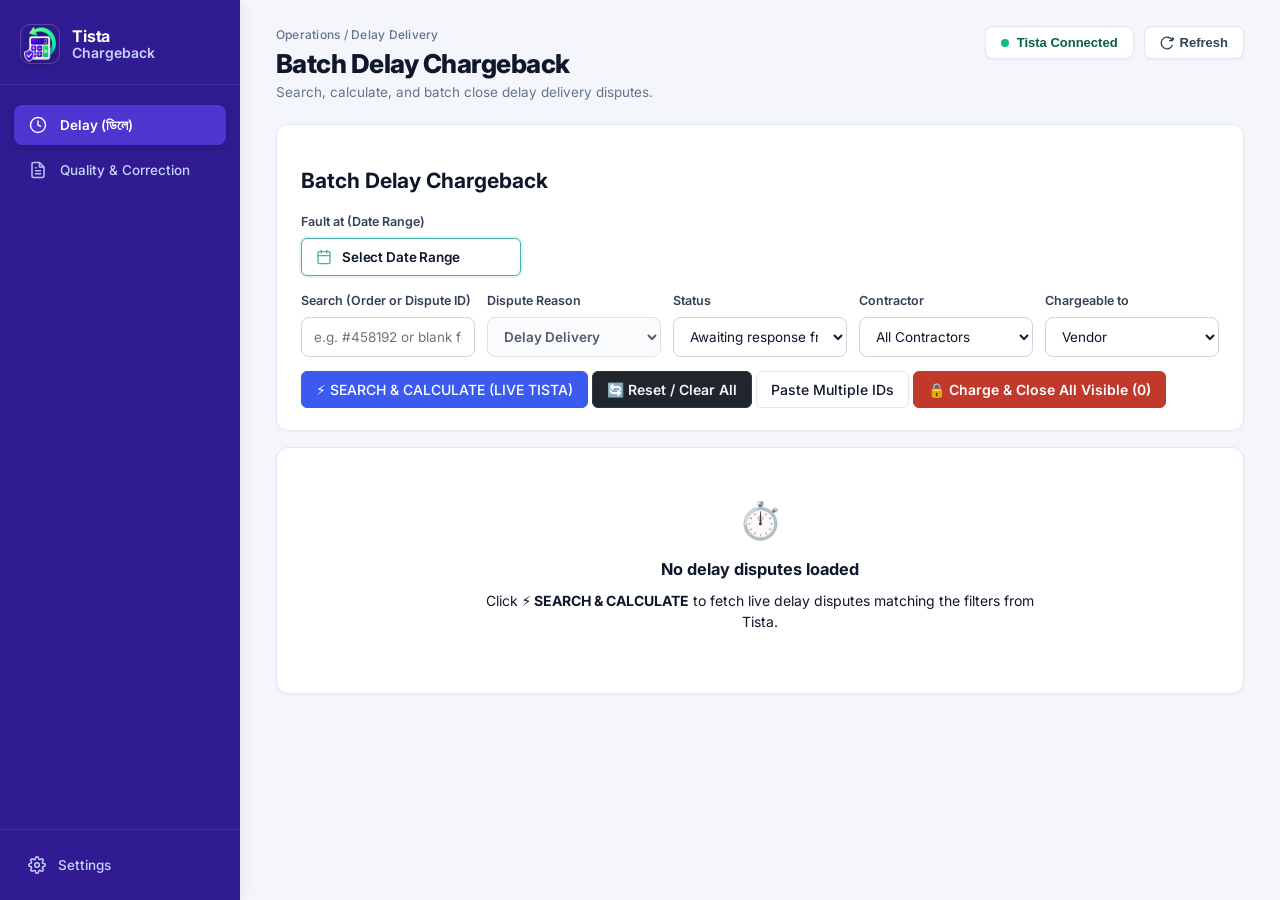
==== commit 5b4b6bde: "Streamline UI to Batch-only with dedicated Delay and Quality & Correction modes" ====
--- a/Chargeback Calculator.html
+++ b/Chargeback Calculator.html
@@ -1153,41 +1153,17 @@
     </div>
 
     <nav class="sidebar-nav" id="tabs" role="tablist">
-      <button role="tab" data-tab="cor" aria-selected="true" class="sidebar-nav-item">
+      <button role="tab" data-tab="batch_delay" aria-selected="true" class="sidebar-nav-item" title="Batch Delay Delivery Chargeback">
+        <span class="nav-icon">
+          <svg width="18" height="18" viewBox="0 0 24 24" fill="none" stroke="currentColor" stroke-width="2"><circle cx="12" cy="12" r="10"></circle><polyline points="12 6 12 12 16 14"></polyline></svg>
+        </span>
+        <span class="nav-label">Delay (ডিলে)</span>
+      </button>
+      <button role="tab" data-tab="batch_cor" aria-selected="false" class="sidebar-nav-item" title="Batch Quality & Correction Chargeback">
         <span class="nav-icon">
           <svg width="18" height="18" viewBox="0 0 24 24" fill="none" stroke="currentColor" stroke-width="2"><path d="M14 2H6a2 2 0 0 0-2 2v16a2 2 0 0 0 2 2h12a2 2 0 0 0 2-2V8z"></path><polyline points="14 2 14 8 20 8"></polyline><line x1="16" y1="13" x2="8" y2="13"></line><line x1="16" y1="17" x2="8" y2="17"></line><polyline points="10 9 9 9 8 9"></polyline></svg>
         </span>
-        <span class="nav-label">Correction</span>
-      </button>
-      <button role="tab" data-tab="del" aria-selected="false" class="sidebar-nav-item">
-        <span class="nav-icon">
-          <svg width="18" height="18" viewBox="0 0 24 24" fill="none" stroke="currentColor" stroke-width="2"><circle cx="12" cy="12" r="10"></circle><polyline points="12 6 12 12 16 14"></polyline></svg>
-        </span>
-        <span class="nav-label">Delay Delivery</span>
-      </button>
-      <button role="tab" data-tab="auto" aria-selected="false" class="sidebar-nav-item">
-        <span class="nav-icon">
-          <svg width="18" height="18" viewBox="0 0 24 24" fill="none" stroke="currentColor" stroke-width="2"><rect x="3" y="4" width="18" height="18" rx="2" ry="2"></rect><line x1="16" y1="2" x2="16" y2="6"></line><line x1="8" y1="2" x2="8" y2="6"></line><line x1="3" y1="10" x2="21" y2="10"></line></svg>
-        </span>
-        <span class="nav-label">Automatic Delay</span>
-      </button>
-      <button role="tab" data-tab="autocor" aria-selected="false" class="sidebar-nav-item">
-        <span class="nav-icon">
-          <svg width="18" height="18" viewBox="0 0 24 24" fill="none" stroke="currentColor" stroke-width="2"><path d="M21.5 2v6h-6M21.34 15.57a10 10 0 1 1-.57-8.38l5.67-5.67"/></svg>
-        </span>
-        <span class="nav-label">Auto Correction</span>
-      </button>
-      <button role="tab" data-tab="batch" aria-selected="false" class="sidebar-nav-item">
-        <span class="nav-icon">
-          <svg width="18" height="18" viewBox="0 0 24 24" fill="none" stroke="currentColor" stroke-width="2"><polygon points="12 2 2 7 12 12 22 7 12 2"></polygon><polyline points="2 17 12 22 22 17"></polyline><polyline points="2 12 12 17 22 12"></polyline></svg>
-        </span>
-        <span class="nav-label">Batch Chargeback</span>
-      </button>
-      <button role="tab" data-tab="cfg" aria-selected="false" class="sidebar-nav-item">
-        <span class="nav-icon">
-          <svg width="18" height="18" viewBox="0 0 24 24" fill="none" stroke="currentColor" stroke-width="2"><line x1="8" y1="6" x2="21" y2="6"></line><line x1="8" y1="12" x2="21" y2="12"></line><line x1="8" y1="18" x2="21" y2="18"></line><line x1="3" y1="6" x2="3.01" y2="6"></line><line x1="3" y1="12" x2="3.01" y2="12"></line><line x1="3" y1="18" x2="3.01" y2="18"></line></svg>
-        </span>
-        <span class="nav-label">Price List</span>
+        <span class="nav-label">Quality & Correction</span>
       </button>
     </nav>
 
@@ -1203,9 +1179,9 @@
   <div class="app-main">
     <header class="main-header">
       <div class="header-left">
-        <div class="breadcrumbs">Operations / <span id="breadcrumb-tab-name">Correction</span></div>
-        <h1 class="header-title" id="header-main-title">Chargeback Calculator</h1>
-        <p class="header-sub" id="header-main-sub">Review service details and calculate vendor chargebacks.</p>
+        <div class="breadcrumbs">Operations / <span id="breadcrumb-tab-name">Delay</span></div>
+        <h1 class="header-title" id="header-main-title">Batch Delay Chargeback</h1>
+        <p class="header-sub" id="header-main-sub">Search, calculate, and batch close delay delivery disputes.</p>
       </div>
       <div class="header-actions">
         <button id="btn-tista-login" type="button" class="btn-tista-status" title="Tista Connection Status">
@@ -1242,14 +1218,30 @@
       <div style="font-size:12px;font-weight:600;color:#334155;margin-bottom:4px;">Tista Account Status</div>
       <div id="settings-account-status" style="font-size:13px;color:#059669;font-weight:600;">Checking...</div>
     </div>
-    <div style="display:flex;justify-content:flex-end;gap:10px;">
-      <button type="button" onclick="triggerTistaLogin(); $('settings-modal').style.display='none';" style="padding:9px 14px;border:1px solid #cbd5e1;background:#fff;border-radius:6px;font-size:13px;font-weight:600;cursor:pointer;">
-        🔑 Switch Account
+    <div style="display:flex;justify-content:space-between;align-items:center;gap:10px;">
+      <button type="button" onclick="$('settings-modal').style.display='none'; openPriceListModal();" style="padding:9px 14px;border:1px solid #cbd5e1;background:#fff;border-radius:6px;font-size:13px;font-weight:600;cursor:pointer;">
+        📋 Price List
       </button>
-      <button type="button" onclick="saveSettingsModal()" style="padding:9px 16px;border:none;background:#3b5bf0;color:#fff;border-radius:6px;font-size:13px;font-weight:600;cursor:pointer;">
-        Save Changes
-      </button>
+      <div style="display:flex;gap:10px;">
+        <button type="button" onclick="triggerTistaLogin(); $('settings-modal').style.display='none';" style="padding:9px 14px;border:1px solid #cbd5e1;background:#fff;border-radius:6px;font-size:13px;font-weight:600;cursor:pointer;">
+          🔑 Switch Account
+        </button>
+        <button type="button" onclick="saveSettingsModal()" style="padding:9px 16px;border:none;background:#3b5bf0;color:#fff;border-radius:6px;font-size:13px;font-weight:600;cursor:pointer;">
+          Save Changes
+        </button>
+      </div>
     </div>
+  </div>
+</div>
+
+<!-- Price List Modal -->
+<div id="price-list-modal" style="display:none;position:fixed;inset:0;background:rgba(15,23,42,0.6);backdrop-filter:blur(4px);z-index:99999;align-items:center;justify-content:center;">
+  <div style="background:#ffffff;border:1px solid #e2e8f0;border-radius:14px;width:90%;max-width:850px;max-height:85vh;overflow-y:auto;padding:24px;box-shadow:0 20px 40px rgba(0,0,0,0.15);color:#0f172a;font-family:system-ui,-apple-system,sans-serif;">
+    <div style="display:flex;justify-content:space-between;align-items:center;margin-bottom:16px;">
+      <h3 style="margin:0;font-size:18px;font-weight:700;">📋 Service Price List</h3>
+      <button type="button" onclick="$('price-list-modal').style.display='none'" style="background:transparent;border:none;color:#64748b;font-size:24px;cursor:pointer;line-height:1;">&times;</button>
+    </div>
+    <div id="price-list-content"></div>
   </div>
 </div>
 
@@ -1298,14 +1290,30 @@
       <div style="font-size:12px;font-weight:600;color:#334155;margin-bottom:4px;">Tista Account Status</div>
       <div id="settings-account-status" style="font-size:13px;color:#059669;font-weight:600;">Checking...</div>
     </div>
-    <div style="display:flex;justify-content:flex-end;gap:10px;">
-      <button type="button" onclick="triggerTistaLogin(); $('settings-modal').style.display='none';" style="padding:9px 14px;border:1px solid #cbd5e1;background:#fff;border-radius:6px;font-size:13px;font-weight:600;cursor:pointer;">
-        🔑 Switch Account
+    <div style="display:flex;justify-content:space-between;align-items:center;gap:10px;">
+      <button type="button" onclick="$('settings-modal').style.display='none'; openPriceListModal();" style="padding:9px 14px;border:1px solid #cbd5e1;background:#fff;border-radius:6px;font-size:13px;font-weight:600;cursor:pointer;">
+        📋 Price List
       </button>
-      <button type="button" onclick="saveSettingsModal()" style="padding:9px 16px;border:none;background:#3b5bf0;color:#fff;border-radius:6px;font-size:13px;font-weight:600;cursor:pointer;">
-        Save Changes
-      </button>
+      <div style="display:flex;gap:10px;">
+        <button type="button" onclick="triggerTistaLogin(); $('settings-modal').style.display='none';" style="padding:9px 14px;border:1px solid #cbd5e1;background:#fff;border-radius:6px;font-size:13px;font-weight:600;cursor:pointer;">
+          🔑 Switch Account
+        </button>
+        <button type="button" onclick="saveSettingsModal()" style="padding:9px 16px;border:none;background:#3b5bf0;color:#fff;border-radius:6px;font-size:13px;font-weight:600;cursor:pointer;">
+          Save Changes
+        </button>
+      </div>
     </div>
+  </div>
+</div>
+
+<!-- Price List Modal -->
+<div id="price-list-modal" style="display:none;position:fixed;inset:0;background:rgba(15,23,42,0.6);backdrop-filter:blur(4px);z-index:99999;align-items:center;justify-content:center;">
+  <div style="background:#ffffff;border:1px solid #e2e8f0;border-radius:14px;width:90%;max-width:850px;max-height:85vh;overflow-y:auto;padding:24px;box-shadow:0 20px 40px rgba(0,0,0,0.15);color:#0f172a;font-family:system-ui,-apple-system,sans-serif;">
+    <div style="display:flex;justify-content:space-between;align-items:center;margin-bottom:16px;">
+      <h3 style="margin:0;font-size:18px;font-weight:700;">📋 Service Price List</h3>
+      <button type="button" onclick="$('price-list-modal').style.display='none'" style="background:transparent;border:none;color:#64748b;font-size:24px;cursor:pointer;line-height:1;">&times;</button>
+    </div>
+    <div id="price-list-content"></div>
   </div>
 </div>
 
@@ -1369,20 +1377,39 @@
   return 'Low';
 }
 const blank = n => Array.from({length:n},()=>({s:'',c:'',p:'',q:''}));
-const DEF = () => ({
-  tab:'cor', prices: DEFAULT_CFG.prices.map(r=>({s:r[0],c:r[1],p:r[2],v:r[3]})),
-  autoId:'', auto:null,
-  corAutoId:'', corAuto:null, corSelectedIds:[], corService:'', corCat:'', corSev:'Low', corPix:'> 5000', corFilterQ:'', corShowImport:false, corShowPasteNames:false, corPasteText:'',
-  showCorSlide:false, showDelSlide:false, corSlideUrl:'', delSlideUrl:'',
-  batch: { filters: { reason: '2', status: '1', chargeable: '1', location: '', query: '', deepScan: true }, disputes: [], filterQ: '', contractorFilter: '', reasonFilter: '', showPaste: false, showSlides: false, slideUrl: '' }, 
-  cor:{contractor:'Creative Path (P1)',service:'Dust, spot and scratch removal',cat:'Category 1.5',pix:'> 5000',fault_severity:'Low',sev:'Low',qty:'',
-    order:[],
-    cb:[]},
-  del:{contractor:'Clipping Path Zone',service:'Image masking',cat:'Category 3',pix:'> 5000',fault_severity:'Low',qty:'',dur:'00:00:00',sec:0,
-    order:[],
-    cb:[]},
-  cfgFilter:{q:'',s:''}
-});
+const DEF = () => {
+  const state = {
+    tab: 'batch_delay',
+    prices: DEFAULT_CFG.prices.map(r=>({s:r[0],c:r[1],p:r[2],v:r[3]})),
+    batch_delay: {
+      filters: { reason: '1', status: '1', chargeable: '1', location: '', query: '', dateStart: '', dateEnd: '', deepScan: true },
+      disputes: [], filterQ: '', contractorFilter: '', reasonFilter: '', showPaste: false, statusText: '', statusColor: ''
+    },
+    batch_cor: {
+      filters: { reason: '2', status: '1', chargeable: '1', location: '', query: '', dateStart: '', dateEnd: '', deepScan: true },
+      disputes: [], filterQ: '', contractorFilter: '', reasonFilter: '', showPaste: false, showSlides: false, slideUrl: '', statusText: '', statusColor: ''
+    },
+    corAutoId:'', corAuto:null, corSelectedIds:[], corService:'', corCat:'', corSev:'Low', corPix:'> 5000', corFilterQ:'',
+    cfgFilter:{q:'',s:''}
+  };
+  Object.defineProperty(state, 'batch', {
+    get: function() {
+      if (this.tab === 'batch_delay') {
+        if (!this.batch_delay) this.batch_delay = { filters: { reason: '1', status: '1', chargeable: '1', location: '', query: '', dateStart: '', dateEnd: '', deepScan: true }, disputes: [], filterQ: '', contractorFilter: '', reasonFilter: '', showPaste: false };
+        return this.batch_delay;
+      }
+      if (!this.batch_cor) this.batch_cor = { filters: { reason: '2', status: '1', chargeable: '1', location: '', query: '', dateStart: '', dateEnd: '', deepScan: true }, disputes: [], filterQ: '', contractorFilter: '', reasonFilter: '', showPaste: false, showSlides: false, slideUrl: '' };
+      return this.batch_cor;
+    },
+    set: function(val) {
+      if (this.tab === 'batch_delay') this.batch_delay = val;
+      else this.batch_cor = val;
+    },
+    configurable: true,
+    enumerable: true
+  });
+  return state;
+};
 let S = DEF();
 try{
   const raw = localStorage.getItem('chargeback-calc-v1');
@@ -3328,14 +3355,26 @@
               const sn = normalizeServiceName(s.service, s.raw_name);
               return sn && sn.toLowerCase() === tSvc.toLowerCase();
             });
-            if (matchItem && matchItem.category) {
+            if (matchItem && (matchItem.category || matchItem.complexity)) {
               const cName = normalizeCategoryName(matchItem.category, matchItem.complexity);
               f.category = cName;
               if (!foundCat) foundCat = cName;
             }
           });
         });
-        if (foundCat) cat = foundCat;
+        if (!foundCat && pool.length > 0 && pool[0].services && pool[0].services.length) {
+          const firstS = pool[0].services[0];
+          const cName = normalizeCategoryName(firstS.category, firstS.complexity);
+          if (cName) foundCat = cName;
+        }
+        if (foundCat) {
+          cat = foundCat;
+          servicesConfig.forEach(sc => {
+            if (sc.service.toLowerCase() === svc.toLowerCase()) {
+              sc.category = foundCat;
+            }
+          });
+        }
         fileDetails = pool.map(f => ({
           filename: f.filename,
           category: f.category || cat || 'Category 1',
@@ -4234,8 +4273,10 @@
   `;
 }
 
-function paneBatch(){
-  const b = S.batch || { filters: {}, disputes: [] };
+function paneBatch(mode = null){
+  const activeMode = mode || (S.tab === 'batch_delay' ? 'delay' : 'cor');
+  const isDelayMode = (activeMode === 'delay');
+  const b = isDelayMode ? S.batch_delay : S.batch_cor;
   const f = b.filters || {};
   const disputes = (b.disputes || []).filter(d => !String(d.dispute_reason || '').toLowerCase().includes('revision'));
   const q = (b.filterQ || '').toLowerCase().trim();
@@ -4283,7 +4324,7 @@
 
   return `
   <div class="card" style="margin-bottom:16px">
-    <h2>Batch Dispute Search & Chargeback</h2>
+    <h2>${isDelayMode ? 'Batch Delay Chargeback' : 'Batch Quality & Correction Chargeback'}</h2>
 
     <!-- Fault at Date Range matching User Mockup -->
     <div style="margin:10px 0 16px;display:flex;align-items:flex-start;flex-wrap:wrap">
@@ -4345,13 +4386,19 @@
       </div>
       <div class="batch-filter-item">
         <label>Dispute Reason</label>
-        <select id="bt-reason" class="batch-filter-select">
-          <option value="2"${f.reason==='2'?' selected':''}>Correction</option>
-          <option value="1"${f.reason==='1'?' selected':''}>Delay</option>
-          <option value="4"${f.reason==='4'?' selected':''}>Quality</option>
-          <option value=""${f.reason===''?' selected':''}>All Reasons</option>
-          <option value="5"${f.reason==='5'?' selected':''}>Technical fault</option>
-        </select>
+        ${isDelayMode ? `
+          <select id="bt-reason" class="batch-filter-select" disabled style="background:var(--soft);cursor:default;font-weight:600">
+            <option value="1" selected>Delay Delivery</option>
+          </select>
+        ` : `
+          <select id="bt-reason" class="batch-filter-select">
+            <option value="2"${f.reason==='2'?' selected':''}>Correction</option>
+            <option value="4"${f.reason==='4'?' selected':''}>Quality</option>
+            <option value="2,4"${f.reason==='2,4'?' selected':''}>Correction & Quality (Both)</option>
+            <option value="5"${f.reason==='5'?' selected':''}>Technical fault</option>
+            <option value=""${f.reason===''?' selected':''}>All Reasons</option>
+          </select>
+        `}
       </div>
       <div class="batch-filter-item">
         <label>Status</label>
@@ -4389,21 +4436,13 @@
       </div>
     </div>
 
-    <div style="display:flex;align-items:center;gap:12px;margin-top:14px;flex-wrap:wrap">
-      <label style="display:inline-flex;align-items:center;gap:6px;font-size:13px;cursor:pointer">
-        <input type="checkbox" id="bt-deep" style="width:16px;height:16px" ${(f.deepScan !== false)?'checked':''}>
-        <span><strong>Deep Scan:</strong> Navigate into each order and extract exact services & complexity (Recommended)</span>
-      </label>
-    </div>
-
     <div class="tools" style="margin-top:14px">
       <button class="btn pri" id="bt-search">⚡ SEARCH & CALCULATE (LIVE TISTA)</button>
-      <button class="btn" id="bt-scan-all-services" style="background:#1f6feb;border-color:#1f6feb;color:#fff;font-weight:600" title="Scan exact services and categories from Tista for all orders in table">🔍 Scan Services for All</button>
       <button class="btn" id="bt-reset-all" style="background:#21262d;border:1px solid #30363d;color:#f0f6fc;font-weight:600">🔄 Reset / Clear All</button>
       <button class="btn" id="bt-toggle-paste">Paste Multiple IDs</button>
-      <button class="btn" id="bt-toggle-slides" style="background:rgba(43,175,149,0.15);border-color:var(--accent);color:var(--accent);font-weight:600">📊 Import from Google Slides</button>
+      ${!isDelayMode ? `<button class="btn" id="bt-toggle-slides" style="background:rgba(43,175,149,0.15);border-color:var(--accent);color:var(--accent);font-weight:600">📊 Import from Google Slides</button>` : ''}
       <button class="btn pri" id="bt-close-all" style="background:#c0392b;border-color:#c0392b;color:#fff;font-weight:600">🔒 Charge & Close All Visible (${visibleList.length})</button>
-      <span id="bt-status-text" class="sub" style="font-weight:500;color:${esc(S.batchStatusColor||'inherit')}">${esc(S.batchStatusText||'')}</span>
+      <span id="bt-status-text" class="sub" style="font-weight:500;color:${esc(b.statusColor||'inherit')}">${esc(b.statusText||'')}</span>
     </div>
 
     <div id="bt-paste-drawer" style="margin-top:14px;border-top:1px solid var(--line);padding-top:12px;${b.showPaste?'':'display:none'}">
@@ -4413,6 +4452,7 @@
       <div class="tools"><button class="btn pri" id="bt-paste-go">Search & Calculate Pasted IDs</button></div>
     </div>
 
+    ${!isDelayMode ? `
     <div id="bt-slides-drawer" style="margin-top:14px;border-top:1px solid var(--line);padding:14px 16px;background:var(--soft);border-radius:8px;${b.showSlides?'':'display:none'}">
       <div style="display:flex;justify-content:space-between;align-items:center;margin-bottom:8px;flex-wrap:wrap;gap:6px">
         <strong style="font-size:13.5px;color:var(--ink)">📊 Import from Google Slides (Correction Report):</strong>
@@ -4424,13 +4464,14 @@
       </div>
       <div id="bt-slides-status" class="sub" style="margin-top:8px;font-weight:600"></div>
     </div>
+    ` : ''}
   </div>
 
   ${disputes.length === 0 ? `
     <div class="card" style="text-align:center;padding:45px 20px">
-      <div style="font-size:36px;margin-bottom:10px">📋</div>
-      <h3 style="font-family:var(--font-head);margin:0 0 8px">No batch disputes loaded</h3>
-      <p class="sub" style="max-width:560px;margin:0 auto 16px">Click <strong>⚡ SEARCH & CALCULATE</strong> to fetch live disputes matching the filters from Tista, or import from Google Slides.</p>
+      <div style="font-size:36px;margin-bottom:10px">${isDelayMode ? '⏱️' : '📋'}</div>
+      <h3 style="font-family:var(--font-head);margin:0 0 8px">No ${isDelayMode ? 'delay' : 'quality & correction'} disputes loaded</h3>
+      <p class="sub" style="max-width:560px;margin:0 auto 16px">Click <strong>⚡ SEARCH & CALCULATE</strong> to fetch live ${isDelayMode ? 'delay' : 'quality and correction'} disputes matching the filters from Tista${!isDelayMode ? ', or import from Google Slides' : ''}.</p>
     </div>
   ` : `
     <div class="kpi-row">
@@ -4640,7 +4681,6 @@
                 </td>
                 <td style="text-align:center;white-space:nowrap">
                   <button class="btn" data-bt-open="${item.idx}" style="padding:4px 9px;font-size:11.5px;border-radius:6px;font-weight:600" title="Open this dispute in calculator">Open</button>
-                  <button class="btn" data-bt-scan="${item.idx}" id="bt-scan-btn-${item.idx}" style="padding:4px 7px;font-size:11px;border-radius:6px;margin-left:4px;background:#21262d;border:1px solid #30363d;color:#c9d1d9;" title="Scan actual services from Tista">🔍 Scan</button>
                   ${(d.status && (d.status.toLowerCase().includes('close') || d.status.toLowerCase().includes('done'))) ? 
                     `<button class="btn btn-done" id="bt-close-btn-${item.idx}" style="padding:4px 10px;font-size:11.5px;background:#47a9b8;border-color:#47a9b8;color:#fff;font-weight:600;margin-left:5px;border-radius:6px;cursor:default;" disabled title="Dispute is closed">Dispute Done</button>` : 
                     `<button class="btn pri" id="bt-close-btn-${item.idx}" data-bt-close="${item.idx}" style="padding:4px 9px;font-size:11.5px;background:#c0392b;border-color:#c0392b;color:#fff;margin-left:5px;border-radius:6px" title="Charge to Vendor & Close on Tista">🔒 Close</button>`
@@ -4695,19 +4735,18 @@
 }
 
 async function fetchLiveBatchDisputes(customQuery=null){
+  const isDelayMode = (S.tab === 'batch_delay');
+  const b = isDelayMode ? S.batch_delay : S.batch_cor;
+  const f = b.filters || {};
   const statusEl = $('bt-status-text');
-  const b = S.batch || { filters: {} };
-  const f = b.filters || {};
   
   const query = customQuery !== null ? customQuery : ($('bt-query') ? $('bt-query').value : (f.query || ''));
-  const reason = $('bt-reason') ? $('bt-reason').value : (f.reason !== undefined ? f.reason : '2');
+  const reason = isDelayMode ? '1' : ($('bt-reason') ? $('bt-reason').value : (f.reason !== undefined ? f.reason : '2'));
   const status = $('bt-status') ? $('bt-status').value : (f.status !== undefined ? f.status : '1');
   const chargeable = $('bt-chargeable') ? $('bt-chargeable').value : (f.chargeable !== undefined ? f.chargeable : '1');
   const location = $('bt-location') ? $('bt-location').value : (f.location || '');
-  const dateStart = $('bt-date-start') ? $('bt-date-start').value : (f.dateStart || '');
-  const dateEnd = $('bt-date-end') ? $('bt-date-end').value : (f.dateEnd || '');
-  const deepScan = $('bt-deep') ? $('bt-deep').checked : (f.deepScan !== false);
-
+  const dateStart = f.dateStart || ($('bt-date-start') ? $('bt-date-start').value : '');
+  const dateEnd = f.dateEnd || ($('bt-date-end') ? $('bt-date-end').value : '');
   f.query = query;
   f.reason = reason;
   f.status = status;
@@ -4715,23 +4754,24 @@
   f.location = location;
   f.dateStart = dateStart;
   f.dateEnd = dateEnd;
-  f.deepScan = deepScan;
   save();
 
-  S.batchStatusText = 'Searching disputes on Tista... (please wait)';
-  S.batchStatusColor = 'var(--accent)';
+  b.statusText = `Searching ${isDelayMode ? 'delay' : 'quality/correction'} disputes on Tista... (please wait)`;
+  b.statusColor = 'var(--accent)';
+  S.batchStatusText = b.statusText;
+  S.batchStatusColor = b.statusColor;
   if(statusEl){
-    statusEl.textContent = S.batchStatusText;
-    statusEl.style.color = S.batchStatusColor;
-  }
-  showLoading('Searching Batch Disputes...', 'Fetching disputes from Tista according to selected filters...');
+    statusEl.textContent = b.statusText;
+    statusEl.style.color = b.statusColor;
+  }
+  showLoading('Searching Batch Disputes...', `Fetching ${isDelayMode ? 'delay delivery' : 'quality & correction'} disputes from Tista according to selected filters...`);
 
   try {
     const params = {
       reason, status, chargeable, location, query,
       start_date: dateStart,
       end_date: dateEnd,
-      deep_scan: deepScan ? '1' : '0'
+      deep_scan: '1'
     };
     const qs = new URLSearchParams(params).toString();
 
@@ -4740,19 +4780,23 @@
     const data = await res.json();
     if(data.error) throw new Error(data.error);
 
-    S.batch.disputes = data.disputes || [];
-    S.batchStatusText = `✓ Fetched ${data.total_disputes || data.disputes.length} disputes successfully!`;
-    S.batchStatusColor = 'green';
+    b.disputes = data.disputes || [];
+    b.statusText = `✓ Fetched ${data.total_disputes || data.disputes.length} disputes successfully!`;
+    b.statusColor = 'green';
+    S.batchStatusText = b.statusText;
+    S.batchStatusColor = b.statusColor;
     save();
     render();
   } catch(err){
     const msg = (err && err.message) || '';
     if(msg.includes('Failed to fetch') || msg.includes('NetworkError')){
-      S.batchStatusText = '⚠️ Server is not running! Please launch "start_calculator.bat" or "Chargeback_Calculator.exe".';
+      b.statusText = '⚠️ Server is not running! Please launch "start_calculator.bat" or "Chargeback_Calculator.exe".';
     } else {
-      S.batchStatusText = '⚠️ ' + (msg || 'Could not connect to helper.');
-    }
-    S.batchStatusColor = 'var(--danger)';
+      b.statusText = '⚠️ ' + (msg || 'Could not connect to helper.');
+    }
+    b.statusColor = 'var(--danger)';
+    S.batchStatusText = b.statusText;
+    S.batchStatusColor = b.statusColor;
     save();
     render();
   } finally {
@@ -5117,264 +5161,6 @@
   }
 }
 
-async function scanDisputeServices(idx){
-  const b = S.batch || { disputes: [] };
-  const d = b.disputes[idx];
-  if(!d) return;
-  const raw_oid = d.order_id.replace(/\D/g, '');
-  if(!raw_oid) return;
-  const scanBtn = $(`bt-scan-btn-${idx}`);
-  if(scanBtn){
-    scanBtn.disabled = true;
-    scanBtn.innerHTML = '<span class="btn-spinner"></span>';
-  }
-  const statusEl = $('bt-status-text');
-  if(statusEl){
-    statusEl.textContent = `Scanning services for Order #${raw_oid} from link/Tista directly (date filters bypassed)...`;
-    statusEl.style.color = 'var(--accent)';
-  }
-  showTopProgress();
-  try {
-    const res = await fetch(`${API_BASE}/api/fetch_files?order_id=${raw_oid}`);
-    if(!res.ok) throw new Error('Failed to fetch files');
-    const data = await res.json();
-    if(data.files && data.files.length){
-      const targetSvcs = (d.disputed_services && d.disputed_services.length)
-        ? d.disputed_services.map(s => normalizeServiceName(s)).filter(Boolean)
-        : (d.slide_services && d.slide_services.length
-            ? d.slide_services.map(s => normalizeServiceName(s)).filter(Boolean)
-            : (d.services && d.services.length
-                ? d.services.map(s => normalizeServiceName(s)).filter(Boolean)
-                : [normalizeServiceName(d.service || 'Clipping path')]));
-
-      const svcs = [];
-      const cats = [];
-      data.files.forEach(f => {
-        (f.services || []).forEach(s => {
-          let sName = normalizeServiceName(s.service || 'Clipping path', s.raw_name);
-          if (s.raw_name && /multi/i.test(s.raw_name)) sName = 'Multi-clipping path';
-          s.service = sName;
-          s.category = normalizeCategoryName(s.category, s.complexity);
-          if(s.service && !svcs.includes(s.service)) svcs.push(s.service);
-          if(s.category && !cats.includes(s.category)) cats.push(s.category);
-        });
-      });
-
-      let pool = data.files;
-      if (!d.is_all_images && d.filenames && d.filenames.length > 0) {
-        const matchStems = new Set(d.filenames.map(fn => getStem(fn)).filter(Boolean));
-        const matched = data.files.filter(f => {
-          const fStem = getStem(f.filename);
-          return matchStems.has(fStem) || [...matchStems].some(m => fStem.includes(m) || m.includes(fStem));
-        });
-        if (matched.length > 0) {
-          pool = matched;
-        }
-      }
-
-      let resolvedCat = '';
-      pool.forEach(f => {
-        targetSvcs.forEach(tSvc => {
-          const matchItem = (f.services || []).find(s => {
-            const sn = normalizeServiceName(s.service, s.raw_name);
-            return sn && sn.toLowerCase() === tSvc.toLowerCase();
-          });
-          if (matchItem && matchItem.category) {
-            const cName = normalizeCategoryName(matchItem.category, matchItem.complexity);
-            f.category = cName;
-            if (!resolvedCat) resolvedCat = cName;
-          }
-        });
-      });
-
-      if (!resolvedCat && pool.length > 0 && pool[0].services && pool[0].services.length) {
-        resolvedCat = pool[0].services[0].category;
-      }
-
-      d.file_details = pool.map(f => ({
-        filename: f.filename,
-        category: f.category || resolvedCat || d.cat || 'Category 1',
-        service: targetSvcs[0] || d.service || 'Clipping path',
-        services: (f.services && f.services.length) ? f.services : [{
-          service: targetSvcs[0] || d.service || 'Clipping path',
-          category: f.category || resolvedCat || d.cat || 'Category 1'
-        }]
-      }));
-
-      if (targetSvcs.length > 0) {
-        d.service = targetSvcs[0];
-        d.services = targetSvcs;
-        d.disputed_services = targetSvcs;
-      }
-      if (resolvedCat) {
-        d.cat = resolvedCat;
-      }
-      if (!d.is_all_images && pool.length > 0) {
-        d.fault_quantity = pool.length;
-      } else if (d.is_all_images) {
-        d.fault_quantity = data.files.length;
-      }
-      d.order_services = svcs;
-      d.order_cats = cats;
-
-      if(statusEl){
-        statusEl.textContent = `✓ Scanned ${pool.length} files for Order #${raw_oid}! (${d.service}: ${d.cat})`;
-        statusEl.style.color = 'green';
-      }
-      save();
-      render();
-    } else {
-      if(statusEl){
-        statusEl.textContent = `⚠️ No files returned for Order #${raw_oid}`;
-        statusEl.style.color = 'var(--danger)';
-      }
-    }
-  } catch(err){
-    console.error('Error scanning services for ' + raw_oid, err);
-    if(statusEl){
-      statusEl.textContent = '⚠️ ' + err.message;
-      statusEl.style.color = 'var(--danger)';
-    }
-  } finally {
-    hideTopProgress();
-    if(scanBtn){
-      scanBtn.disabled = false;
-      scanBtn.innerHTML = '🔍 Scan';
-    }
-  }
-}
-
-async function scanAllVisibleServices(){
-  const b = S.batch || { disputes: [] };
-  const disputes = b.disputes || [];
-  const q = (b.filterQ || '').toLowerCase().trim();
-  const visibleList = disputes.map((d, i) => ({ orig: d, idx: i })).filter(item => {
-    if(!q) return true;
-    const text = [item.orig.order_id, item.orig.contractor, item.orig.dispute_reason, item.orig.service, item.orig.status].join(' ').toLowerCase();
-    return text.includes(q);
-  });
-  if(!visibleList.length){
-    alert('No visible orders to scan!');
-    return;
-  }
-  const btnEl = $('bt-scan-all-services');
-  if(btnEl){
-    btnEl.disabled = true;
-    btnEl.innerHTML = '<span class="btn-spinner"></span> Scanning services...';
-  }
-  const statusEl = $('bt-status-text');
-  showTopProgress();
-  let scannedCount = 0;
-  for(let i = 0; i < visibleList.length; i++){
-    const it = visibleList[i];
-    const d = it.orig;
-    const raw_oid = d.order_id.replace(/\D/g, '');
-    if(!raw_oid) continue;
-    if(statusEl){
-      statusEl.textContent = `Scanning Order #${raw_oid} directly from link (${i + 1} of ${visibleList.length})...`;
-      statusEl.style.color = 'var(--accent)';
-    }
-    try {
-      const res = await fetch(`${API_BASE}/api/fetch_files?order_id=${raw_oid}`);
-      if(res.ok){
-        const data = await res.json();
-        if(data.files && data.files.length){
-          const targetSvcs = (d.disputed_services && d.disputed_services.length)
-            ? d.disputed_services.map(s => normalizeServiceName(s)).filter(Boolean)
-            : (d.slide_services && d.slide_services.length
-                ? d.slide_services.map(s => normalizeServiceName(s)).filter(Boolean)
-                : (d.services && d.services.length
-                    ? d.services.map(s => normalizeServiceName(s)).filter(Boolean)
-                    : [normalizeServiceName(d.service || 'Clipping path')]));
-
-          const svcs = [];
-          const cats = [];
-          data.files.forEach(f => {
-            (f.services || []).forEach(s => {
-              let sName = normalizeServiceName(s.service || 'Clipping path', s.raw_name);
-              if (s.raw_name && /multi/i.test(s.raw_name)) sName = 'Multi-clipping path';
-              s.service = sName;
-              s.category = normalizeCategoryName(s.category, s.complexity);
-              if(s.service && !svcs.includes(s.service)) svcs.push(s.service);
-              if(s.category && !cats.includes(s.category)) cats.push(s.category);
-            });
-          });
-
-          let pool = data.files;
-          if (!d.is_all_images && d.filenames && d.filenames.length > 0) {
-            const matchStems = new Set(d.filenames.map(fn => getStem(fn)).filter(Boolean));
-            const matched = data.files.filter(f => {
-              const fStem = getStem(f.filename);
-              return matchStems.has(fStem) || [...matchStems].some(m => fStem.includes(m) || m.includes(fStem));
-            });
-            if (matched.length > 0) {
-              pool = matched;
-            }
-          }
-
-          let resolvedCat = '';
-          pool.forEach(f => {
-            targetSvcs.forEach(tSvc => {
-              const matchItem = (f.services || []).find(s => {
-                const sn = normalizeServiceName(s.service, s.raw_name);
-                return sn && sn.toLowerCase() === tSvc.toLowerCase();
-              });
-              if (matchItem && matchItem.category) {
-                const cName = normalizeCategoryName(matchItem.category, matchItem.complexity);
-                f.category = cName;
-                if (!resolvedCat) resolvedCat = cName;
-              }
-            });
-          });
-
-          if (!resolvedCat && pool.length > 0 && pool[0].services && pool[0].services.length) {
-            resolvedCat = pool[0].services[0].category;
-          }
-
-          d.file_details = pool.map(f => ({
-            filename: f.filename,
-            category: f.category || resolvedCat || d.cat || 'Category 1',
-            service: targetSvcs[0] || d.service || 'Clipping path',
-            services: (f.services && f.services.length) ? f.services : [{
-              service: targetSvcs[0] || d.service || 'Clipping path',
-              category: f.category || resolvedCat || d.cat || 'Category 1'
-            }]
-          }));
-
-          if (targetSvcs.length > 0) {
-            d.service = targetSvcs[0];
-            d.services = targetSvcs;
-            d.disputed_services = targetSvcs;
-          }
-          if (resolvedCat) {
-            d.cat = resolvedCat;
-          }
-          if (!d.is_all_images && pool.length > 0) {
-            d.fault_quantity = pool.length;
-          } else if (d.is_all_images) {
-            d.fault_quantity = data.files.length;
-          }
-          d.order_services = svcs;
-          d.order_cats = cats;
-          scannedCount++;
-        }
-      }
-    } catch(e){
-      console.error('Scan error for ' + raw_oid, e);
-    }
-  }
-  hideTopProgress();
-  if(btnEl){
-    btnEl.disabled = false;
-    btnEl.innerHTML = '🔍 Scan Services for All';
-  }
-  if(statusEl){
-    statusEl.textContent = `✓ Scanned services for ${scannedCount} orders directly from link!`;
-    statusEl.style.color = 'green';
-  }
-  save();
-  render();
-}
 
 async function closeBatchRow(idx){
   const b = S.batch || { disputes: [] };
@@ -5640,23 +5426,21 @@
 
 // ---------- render + events ----------
 function render(){
+  if(S.tab !== 'batch_delay' && S.tab !== 'batch_cor'){
+    S.tab = (S.tab === 'del' || S.tab === 'auto') ? 'batch_delay' : 'batch_cor';
+  }
   document.querySelectorAll('#tabs button').forEach(b=>b.setAttribute('aria-selected',b.dataset.tab===S.tab));
   const tabInfo = {
-    cor: { breadcrumb: 'Correction', title: 'Chargeback Calculator', sub: 'Review service details and calculate vendor chargebacks.' },
-    del: { breadcrumb: 'Delay Delivery', title: 'Delay Chargeback Calculator', sub: 'Calculate delay delivery chargebacks from duration and fulfillment history.' },
-    auto: { breadcrumb: 'Automatic Delay', title: 'Automatic Delay Delivery', sub: 'Instant delay calculation by Order ID directly from Tista fulfillment history.' },
-    autocor: { breadcrumb: 'Auto Correction', title: 'Auto Correction Calculator', sub: 'Multi-service file-by-file revision chargeback calculation.' },
-    batch: { breadcrumb: 'Batch Chargeback', title: 'Batch Dispute Search & Chargeback', sub: 'Search, calculate, and batch close vendor disputes with single-click actions.' },
-    cfg: { breadcrumb: 'Price List', title: 'Service Price List', sub: 'Standard service rates, category complexity levels, and pixel bands.' }
+    batch_delay: { breadcrumb: 'Delay Delivery', title: 'Batch Delay Chargeback', sub: 'Search, calculate, and batch close delay delivery disputes.' },
+    batch_cor: { breadcrumb: 'Quality & Correction', title: 'Batch Quality & Correction Chargeback', sub: 'Search, calculate, and batch close quality & correction disputes with file & category matching.' }
   };
-  const cur = tabInfo[S.tab] || tabInfo.cor;
+  const cur = tabInfo[S.tab] || tabInfo.batch_delay;
   if($('breadcrumb-tab-name')) $('breadcrumb-tab-name').textContent = cur.breadcrumb;
   if($('header-main-title')) $('header-main-title').textContent = cur.title;
   if($('header-main-sub')) $('header-main-sub').textContent = cur.sub;
 
   const pane=$('pane');
-  pane.innerHTML = S.tab==='cor'?paneCor():S.tab==='del'?paneDel():S.tab==='auto'?paneAuto():S.tab==='autocor'?paneAutoCor():S.tab==='batch'?paneBatch():paneCfg();
-  if(S.tab==='cor')refreshCor(); else if(S.tab==='del')refreshDel(); else if(S.tab==='auto')setCmd(); else if(S.tab==='autocor'||S.tab==='batch'){} else fillCfg();
+  pane.innerHTML = paneBatch(S.tab === 'batch_delay' ? 'delay' : 'cor');
 }
 const refresh=()=>{ save(); if(S.tab==='cor')refreshCor(); else if(S.tab==='del')refreshDel(); };
 $('tabs').addEventListener('click',e=>{const b=e.target.closest('button');if(b){S.tab=b.dataset.tab;save();render();}});
@@ -5856,7 +5640,6 @@
     else if(id === 'bt-status') S.batch.filters.status = e.target.value;
     else if(id === 'bt-location') S.batch.filters.location = e.target.value;
     else if(id === 'bt-chargeable') S.batch.filters.chargeable = e.target.value;
-    else if(id === 'bt-deep') S.batch.filters.deepScan = e.target.checked;
     else if(id === 'bt-date-start') S.batch.filters.dateStart = e.target.value;
     else if(id === 'bt-date-end') S.batch.filters.dateEnd = e.target.value;
     save();
@@ -5960,8 +5743,6 @@
   else if(t.id==='bt-export-csv') exportBatchCSV();
   else if(t.id==='bt-copy-table') copyBatchSummary();
   else if(t.dataset.btOpen !== undefined) openDisputeInCalc(+t.dataset.btOpen);
-  else if(t.dataset.btScan !== undefined) scanDisputeServices(+t.dataset.btScan);
-  else if(t.id==='bt-scan-all-services') scanAllVisibleServices();
   else if(t.dataset.btClose !== undefined) closeBatchRow(+t.dataset.btClose);
   else if(t.id==='bt-close-all') closeBatchAll();
   else if(t.id==='cor-close-btn'){
@@ -6177,6 +5958,16 @@
   modal.style.display = 'flex';
 }
 
+function openPriceListModal() {
+  const m = $('price-list-modal');
+  const c = $('price-list-content');
+  if (m && c) {
+    c.innerHTML = paneCfg();
+    fillCfg();
+    m.style.display = 'flex';
+  }
+}
+
 function saveSettingsModal() {
   const inp = $('settings-api-endpoint');
   if (inp && inp.value.trim()) {
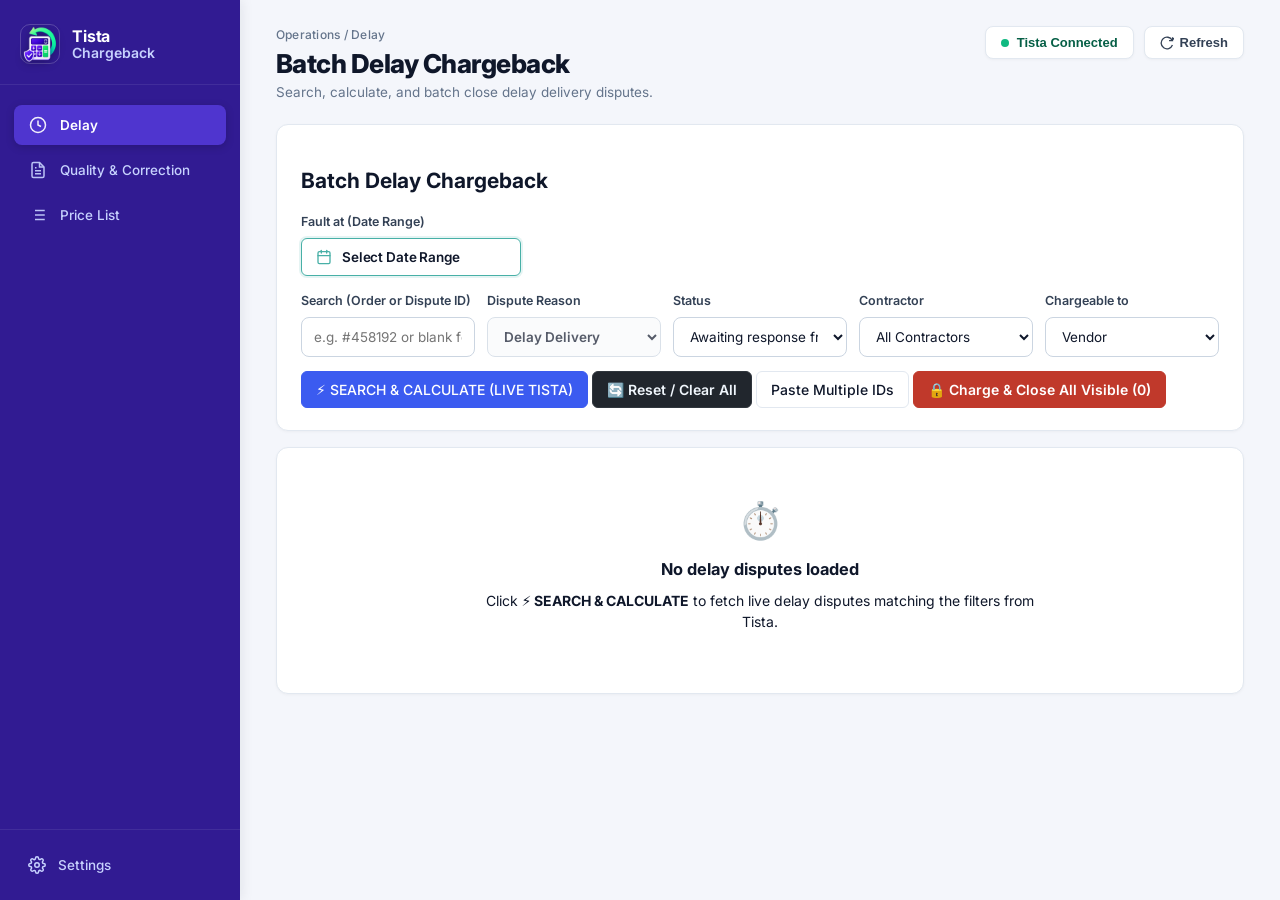
==== commit 08a6f609: "Restore Price List tab in sidebar and remove Bengali label" ====
--- a/Chargeback Calculator.html
+++ b/Chargeback Calculator.html
@@ -1157,13 +1157,19 @@
         <span class="nav-icon">
           <svg width="18" height="18" viewBox="0 0 24 24" fill="none" stroke="currentColor" stroke-width="2"><circle cx="12" cy="12" r="10"></circle><polyline points="12 6 12 12 16 14"></polyline></svg>
         </span>
-        <span class="nav-label">Delay (ডিলে)</span>
+        <span class="nav-label">Delay</span>
       </button>
       <button role="tab" data-tab="batch_cor" aria-selected="false" class="sidebar-nav-item" title="Batch Quality & Correction Chargeback">
         <span class="nav-icon">
           <svg width="18" height="18" viewBox="0 0 24 24" fill="none" stroke="currentColor" stroke-width="2"><path d="M14 2H6a2 2 0 0 0-2 2v16a2 2 0 0 0 2 2h12a2 2 0 0 0 2-2V8z"></path><polyline points="14 2 14 8 20 8"></polyline><line x1="16" y1="13" x2="8" y2="13"></line><line x1="16" y1="17" x2="8" y2="17"></line><polyline points="10 9 9 9 8 9"></polyline></svg>
         </span>
         <span class="nav-label">Quality & Correction</span>
+      </button>
+      <button role="tab" data-tab="cfg" aria-selected="false" class="sidebar-nav-item" title="Price List">
+        <span class="nav-icon">
+          <svg width="18" height="18" viewBox="0 0 24 24" fill="none" stroke="currentColor" stroke-width="2"><line x1="8" y1="6" x2="21" y2="6"></line><line x1="8" y1="12" x2="21" y2="12"></line><line x1="8" y1="18" x2="21" y2="18"></line><line x1="3" y1="6" x2="3.01" y2="6"></line><line x1="3" y1="12" x2="3.01" y2="12"></line><line x1="3" y1="18" x2="3.01" y2="18"></line></svg>
+        </span>
+        <span class="nav-label">Price List</span>
       </button>
     </nav>
 
@@ -5426,13 +5432,14 @@
 
 // ---------- render + events ----------
 function render(){
-  if(S.tab !== 'batch_delay' && S.tab !== 'batch_cor'){
+  if(S.tab !== 'batch_delay' && S.tab !== 'batch_cor' && S.tab !== 'cfg'){
     S.tab = (S.tab === 'del' || S.tab === 'auto') ? 'batch_delay' : 'batch_cor';
   }
   document.querySelectorAll('#tabs button').forEach(b=>b.setAttribute('aria-selected',b.dataset.tab===S.tab));
   const tabInfo = {
-    batch_delay: { breadcrumb: 'Delay Delivery', title: 'Batch Delay Chargeback', sub: 'Search, calculate, and batch close delay delivery disputes.' },
-    batch_cor: { breadcrumb: 'Quality & Correction', title: 'Batch Quality & Correction Chargeback', sub: 'Search, calculate, and batch close quality & correction disputes with file & category matching.' }
+    batch_delay: { breadcrumb: 'Delay', title: 'Batch Delay Chargeback', sub: 'Search, calculate, and batch close delay delivery disputes.' },
+    batch_cor: { breadcrumb: 'Quality & Correction', title: 'Batch Quality & Correction Chargeback', sub: 'Search, calculate, and batch close quality & correction disputes with file & category matching.' },
+    cfg: { breadcrumb: 'Price List', title: 'Service Price List', sub: 'Standard service rates, category complexity levels, and pixel bands.' }
   };
   const cur = tabInfo[S.tab] || tabInfo.batch_delay;
   if($('breadcrumb-tab-name')) $('breadcrumb-tab-name').textContent = cur.breadcrumb;
@@ -5440,7 +5447,12 @@
   if($('header-main-sub')) $('header-main-sub').textContent = cur.sub;
 
   const pane=$('pane');
-  pane.innerHTML = paneBatch(S.tab === 'batch_delay' ? 'delay' : 'cor');
+  if(S.tab === 'cfg'){
+    pane.innerHTML = paneCfg();
+    fillCfg();
+  } else {
+    pane.innerHTML = paneBatch(S.tab === 'batch_delay' ? 'delay' : 'cor');
+  }
 }
 const refresh=()=>{ save(); if(S.tab==='cor')refreshCor(); else if(S.tab==='del')refreshDel(); };
 $('tabs').addEventListener('click',e=>{const b=e.target.closest('button');if(b){S.tab=b.dataset.tab;save();render();}});
